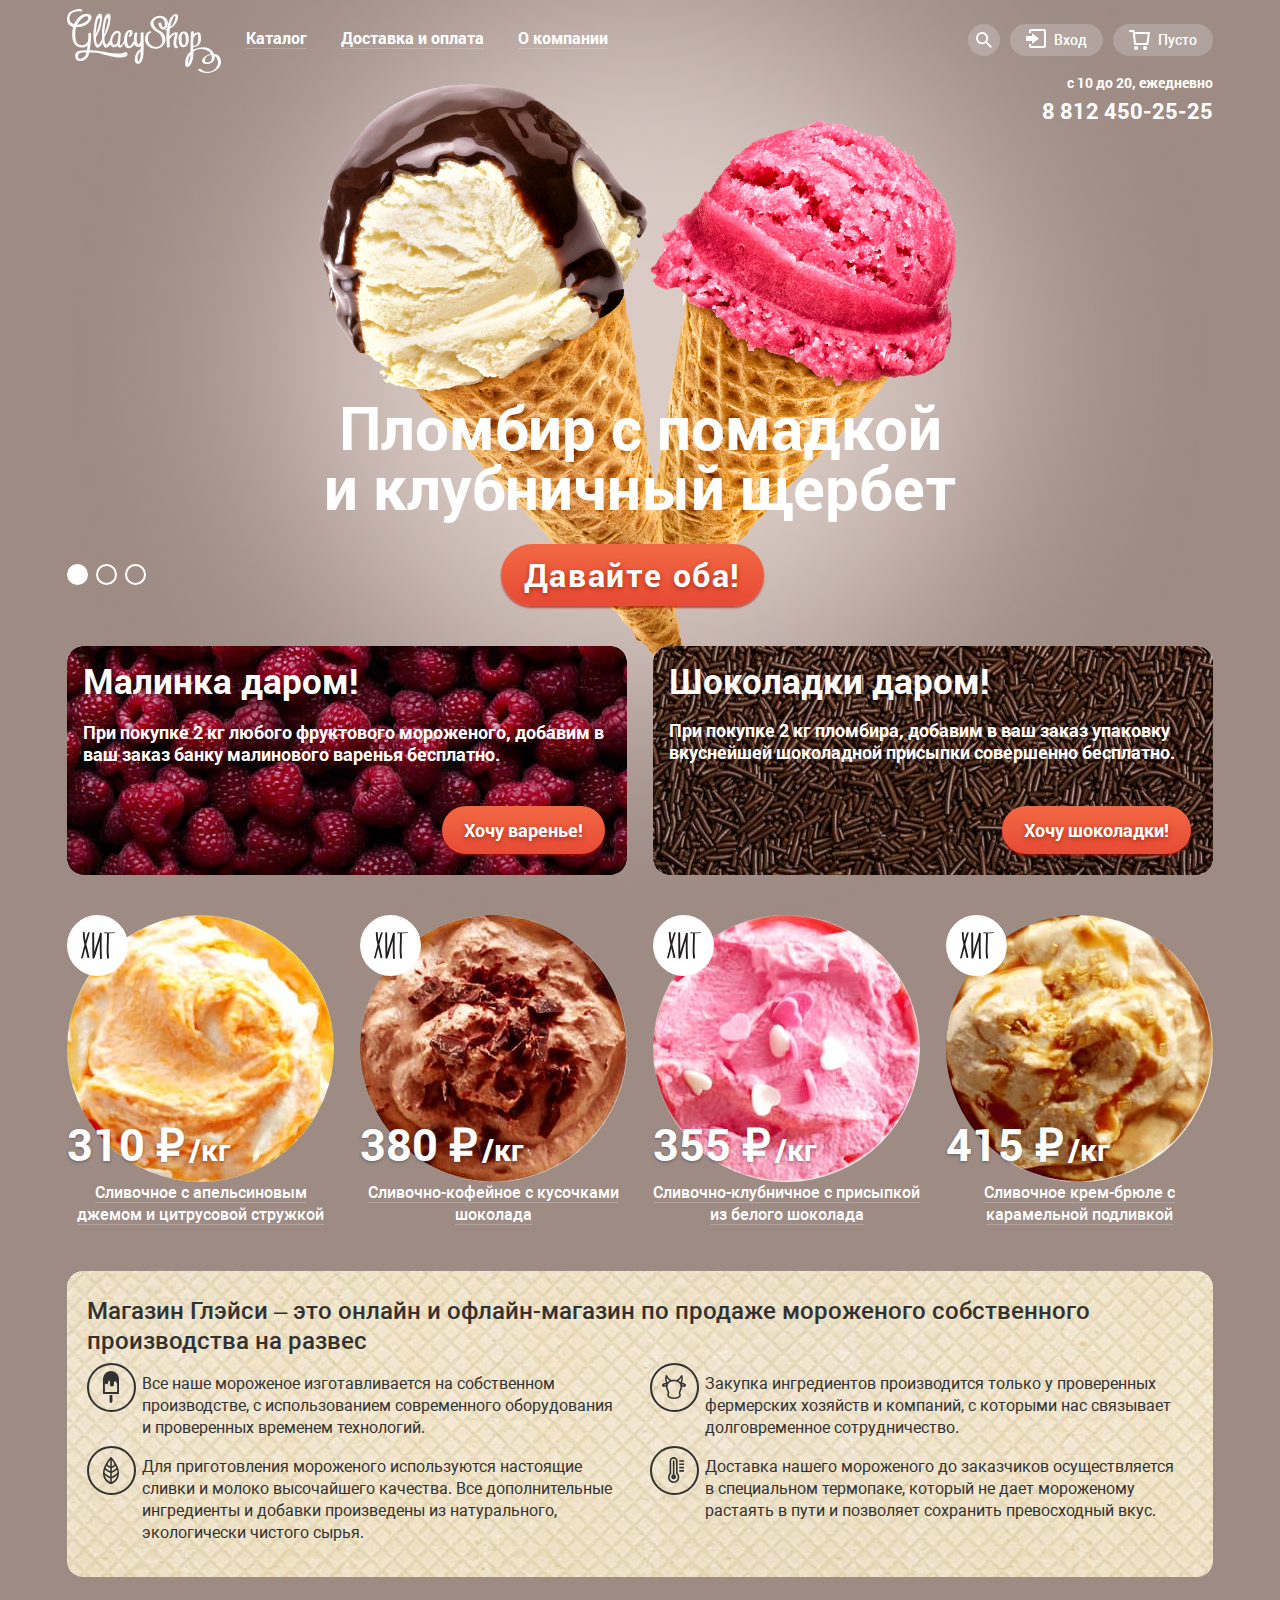
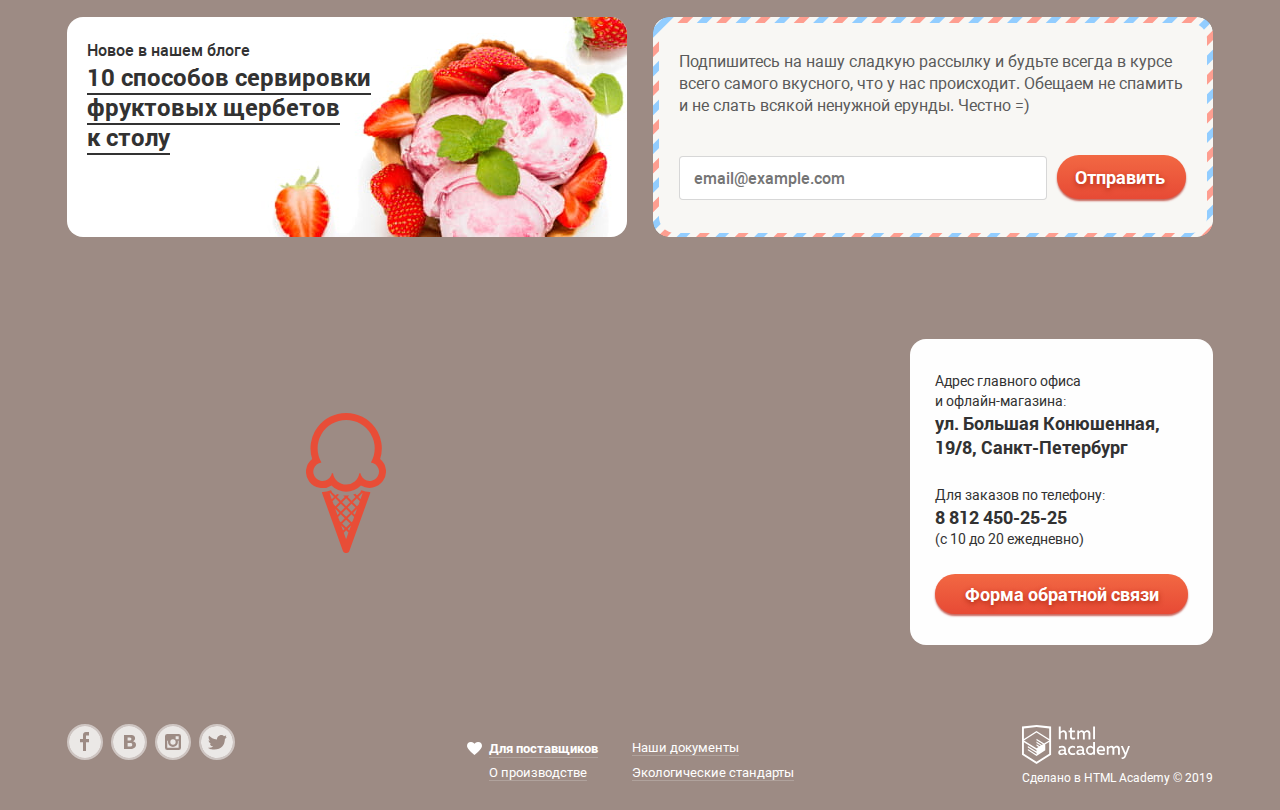
==== index.html @ 335d2b23 "Доступная разметка главной страницы" ====
<!DOCTYPE html>
<html class="page" lang="ru">

<head>
  <meta charset="utf-8">
  <title>HTML Academy: Глейси</title>
  <link rel="stylesheet" href="css/normalize.css">
  <link rel="stylesheet" href="css/style.css">

  <link rel="icon" href="favicon.ico">
  <link rel="icon" href="favicon.svg" sizes="any" type="image/svg+xml">
  <link rel="apple-touch-icon" href="favicon/180.png">
  <link rel="manifest" href="manifest.webmanifest">
</head>
<!-- добавить visually-hidden для заголовков с классом section-title -->

<body class="page-body main-page">

  <div class="wrapper wrapper-1">
    <header class="main-header container">
      <nav class="main-navigation">
        <a class="main-header-logo" href="#">
          <img src="img/src/svg/header-logo.svg" alt="логотип магазина GllaycyShop" width="154" height="64">
        </a>

        <ul class="site-navigation">
          <li class="catalog-nav-link">
            <a href="catalog.html" class="site-nav-link">
              <span class="nav-link-name">Каталог</span>
            </a>
            <div class="catalog-modal-wrapper">
              <div class="modal catalog-modal">
                <h2 class="visually-hidden">Разделы каталога</h2>

                <ul class="catalog-list">
                  <li class="new-item">
                    <a class="catalog-link" href="#">Новинки</a>
                  </li>
                  <li class="catalog-item choosen-page">
                    <a class="catalog-link" href="catalog.html">Сливочное</a>
                  </li>
                  <li class="catalog-item">
                    <a class="catalog-link" href="#">Щербеты</a>
                  </li>
                  <li class="catalog-item">
                    <a class="catalog-link" href="#">Фруктовый лед</a>
                  </li>
                  <li class="catalog-item">
                    <a class="catalog-link" href="#">Мелорин</a>
                  </li>
                </ul>
              </div>
            </div>
          </li>
          <li>
            <a href="#" class="site-nav-link">
              <span class="nav-link-name">Доставка и оплата</span>
            </a>
          </li>
          <li>
            <a href="#" class="site-nav-link">
              <span class="nav-link-name">О компании</span>
            </a>
          </li>
        </ul>


        <div class="user-navigation">
          <h2 class="visually-hidden">Пользовательская навигация</h2>

          <div class="search-nav-btn">
            <button class="search-button user-nav-button">

              <svg role="img" class="search-icon nav-icon" width="16" height="16" xmlns="http://www.w3.org/2000/svg">
                <path
                  d="M16 14.665l-4.921-4.932a6.144 6.144 0 00-.994-8.273 6.113 6.113 0 00-8.307.352 6.141 6.141 0 00-.293 8.328 6.11 6.11 0 008.262.937L14.659 16 16 14.665zm-9.918-4.288a4.245 4.245 0 01-3.928-2.63 4.269 4.269 0 01.922-4.643 4.248 4.248 0 014.632-.923 4.253 4.253 0 012.624 3.936 4.274 4.274 0 01-1.247 3.01 4.256 4.256 0 01-3.003 1.25z" />
              </svg>
              <span class="visually-hidden">Поиск</span>
            </button>

            <div class="search-modal-wrapper">
              <div class="modal search">
                <h2 class="visually-hidden">Поиск по товарам</h2>
                <input type="text" placeholder="Крем-брюле" id="search" name="search" class="input">
                <label for="search" class="visually-hidden">Поиск</label>
              </div>
            </div>

          </div>

          <div class="login-nav-btn">
            <button class="login-button user-nav-button">
              <svg role="img" class="login-icon nav-icon" width="20" height="19" xmlns="http://www.w3.org/2000/svg">
                <path d="M6.04 14.88l6.92-5.38-6.92-5.37v2.91H0v4.92h6.04v2.92z" />
                <path d="M18 0H5a2 2 0 00-2 2v2h2V2h13v15H5v-2H3v2a2 2 0 002 2h13a2 2 0 002-2V2a2 2 0 00-2-2z" />
              </svg>
              <span class="user-nav-name">Вход</span>
            </button>
            <div class="login-modal-wrapper">
              <div class="modal login">
                <h2 class="visually-hidden">Логин</h2>
                <form action="https://echo.htmlacademy.ru" method="post" class="login-form">
                  <input type="email" placeholder="email@example.com" id="login-email" name="login" class="input">
                  <label for="login-email" class="visually-hidden">Логин</label>

                  <input type="password" placeholder="••••••" id="login-password" name="password" class="input">
                  <label for="login-password" class="visually-hidden">Пароль</label>

                  <div class="buttons-wrapper">
                    <button type="submit" class="btn">Войти</button>
                    <div class="links-wrapper">
                      <button class="btn-link dark-link">
                        <span class="link-text">Забыли пароль?</span>
                      </button>
                      <button class="btn-link dark-link">
                        <span class="link-text">Новая регистрация</span>
                      </button>
                    </div>
                  </div>

                </form>
              </div>
            </div>
          </div>

          <div class="cart-nav-btn">

            <!-- вложи корзину  -->
          </div>
          <button class="cart-button user-nav-button">
            <svg role="img" class="basket-icon nav-icon" width="21" height="20" fill="#fff" xmlns="http://www.w3.org/2000/svg">
              <path
                d="M5.703 2l-.241-2H0v2h3.668l1.511 13h14.108L21 2H5.703zm11.8 11H6.973L5.965 4h12.727l-1.189 9zM7.034 20a2.008 2.008 0 002.015-2c0-1.105-.902-2-2.015-2a2.008 2.008 0 00-2.016 2c0 1.105.903 2 2.016 2zM16.103 20a2.008 2.008 0 002.015-2c0-1.105-.902-2-2.015-2a2.008 2.008 0 00-2.016 2c0 1.105.903 2 2.016 2z" />
              <path fill="none" d="M5.935 4.03L6.973 13h10.53l1.19-8.97H5.934z" />
            </svg>
            <svg role="img" class="full-basket-icon nav-icon _hidden" width="21" height="20" fill="#fff"
              xmlns="http://www.w3.org/2000/svg">
              <path fill="#343434"
                d="M5.703 2l-.241-2H0v2h3.668l1.511 13h14.108L21 2H5.703zm11.8 11H6.973L5.965 4h12.727l-1.189 9zM7.034 20a2.008 2.008 0 002.015-2c0-1.105-.902-2-2.015-2a2.008 2.008 0 00-2.016 2c0 1.105.903 2 2.016 2zM16.103 20a2.008 2.008 0 002.015-2c0-1.105-.902-2-2.015-2a2.008 2.008 0 00-2.016 2c0 1.105.903 2 2.016 2z" />
              <path fill="#E84D37" d="M5.935 4.03L6.973 13h10.53l1.19-8.97H5.934z" />
            </svg>
            <span class="user-nav-name">Пусто</span>
          </button>
        </div>
      </nav>
      <div class="calls-info">
        <h2 class="visually-hidden">Время приема звонков</h2>
        <span class="calls-time">с 10 до 20, ежедневно</span>
        <a class="calls-number" href="tel:88124502525">8 812 450-25-25</a>
      </div>
    </header>

    <main class="main-content">
      <h1 class="visually-hidden">Магазин мороженого Глейси</h1>
      <section class="promo-slider container">
        <h2 class="visually-hidden">Промо товары</h2>
        <ul class="slider-list">
          <li class="slider-item slide slide-current">
            <h3 class="slide-title">
              Пломбир с помадкой<br>и клубничный щербет</h3>
            <a class="btn slide-btn" href="#"><span>Давайте оба!</span></a>
          </li>
          <li class="slider-item slide">
            <h3 class="slide-title">
              Шоколадный пломбир <br>и лимонный сорбет</h3>
            <a class="btn slide-btn" href="#">
              Давайте оба!
            </a>
          </li>
          <li class="slider-item slide">
            <h3 class="slide-title">
              Крем-брюле и пломбир <br>с малиновым джемом </h3>
            <a class="btn slide-btn" href="#">
              Давайте оба!
            </a>
          </li>
        </ul>
        <div class="slider-controls">
          <button class="control control-current" aria-label="Первый слайд"></button>
          <button class="control" aria-label="Второй слайд"></button>
          <button class="control" aria-label="Третий слайд"></button>
        </div>

      </section>

      <section class="stock banners container">
        <h2 class="visually-hidden">Акции</h2>

        <div class="banner stock-item stock-item-left">
          <span class="banner-title">Малинка даром!</span>
          <p class="banner-text">При покупке 2 кг любого фруктового мороженого, добавим в ваш заказ банку малинового
            варенья
            бесплатно.</p>
          <button class="btn">Хочу варенье!</button>
        </div>

        <div class="banner stock-item stock-item-right">
          <span class="banner-title">Шоколадки даром!</span>
          <p class="banner-text">При покупке 2 кг пломбира, добавим в ваш заказ упаковку вкуснейшей шоколадной присыпки
            совершенно
            бесплатно.
          </p>
          <button class="btn">Хочу шоколадки!</button>
        </div>
      </section>

      <section class="hits container">
        <div class="hits-wrapper">
          <h2 class="visually-hidden">Хиты продаж</h2>
          <ul class="hit-list">

            <li class="product-preview">
              <div class="product-overlay"></div>
              <div class="product-overlay"></div>
              <a href="#" class="product-image">
                <img class="hit-icon" src="img/src/svg/hit-icon.svg" alt="" width="61" height="61">
                <div class="product-thumb-wrapper">
                  <img class="product-thumb" src="img/products/icecream-orange-jam.jpg" width="267" height="267"
                    alt="Сливочное с апельсиновым джемом и цитрусовой стружкой">
                </div>
                <div class="product-info">
                  <span class="product-price">310 ₽</span>
                  <span class="product-weight">/кг</span>
                </div>
                <span class="product-description light-link">Сливочное с апельсиновым джемом и цитрусовой
                  стружкой</span>
              </a>
              <button class="fast-view-btn btn">Быстрый просмотр</button>
            </li>

            <li class="product-preview">
              <div class="product-overlay"></div>
              <a href="#" class="product-image">
                <img class="hit-icon" src="img/src/svg/hit-icon.svg" alt="" width="61" height="61">
                <div class="product-thumb-wrapper">
                  <img class="product-thumb" src="img/products/icecream-chocolate-slices.jpg" width="267" height="267"
                    alt="Сливочно-кофейное с кусочками шоколада">
                </div>
                <div class="product-info">
                  <span class="product-price">380 ₽</span>
                  <span class="product-weight">/кг</span>
                </div>
                <span class="product-description light-link">Сливочно-кофейное с кусочками шоколада</span>
              </a>
              <button class="fast-view-btn btn">Быстрый просмотр</button>
            </li>

            <li class="product-preview">
              <div class="product-overlay"></div>
              <a href="#" class="product-image">
                <img class="hit-icon" src="img/src/svg/hit-icon.svg" alt="" width="61" height="61">
                <div class="product-thumb-wrapper">
                  <img class="product-thumb" src="img/products/icecream-strawberry.jpg" width="267" height="267"
                    alt="Сливочно-клубничное с присыпкой из белого шоколада">
                </div>
                <div class="product-info">
                  <span class="product-price">355 ₽</span>
                  <span class="product-weight">/кг</span>
                </div>
                <span class="product-description light-link">Сливочно-клубничное с присыпкой из белого шоколада</span>
              </a>
              <button class="fast-view-btn btn">Быстрый просмотр</button>
            </li>

            <li class="product-preview">
              <div class="product-overlay"></div>
              <a href="#" class="product-image">
                <img class="hit-icon" src="img/src/svg/hit-icon.svg" alt="" width="61" height="61">
                <div class="product-thumb-wrapper">
                  <img class="product-thumb" src="img/products/icecream-caramels.jpg" width="267" height="267"
                    alt="Сливочное крем-брюле с карамельной подливкой">
                </div>
                <div class="product-info">
                  <span class="product-price">415 ₽</span>
                  <span class="product-weight">/кг</span>
                </div>
                <span class="product-description light-link">Сливочное крем-брюле с карамельной подливкой </span>
              </a>
              <button class="fast-view-btn btn">Быстрый просмотр</button>
            </li>
          </ul>
        </div>
      </section>

      <section class="advantages-wrapper container">
        <div class="advantages">
          <h2 class="visually-hidden">Преимущества</h2>
          <p class="advantages-title">Магазин Глэйси – это онлайн и офлайн-магазин по продаже мороженого собственного
            производства на развес</p>

          <div class="advantages-item">
            <img class="advantages-icon" src="img/src/svg/profit-icon-ice.svg" width="49" height="49" alt="">
            <p class="advantages-text">Все наше мороженое изготавливается на собственном производстве, с
              использованием
              современного
              оборудования и
              проверенных временем технологий.</p>
          </div>
          <div class="advantages-item">
            <img class="advantages-icon" src="img/src/svg/profit-icon-cow.svg" width="49" height="49" alt="">
            <p class="advantages-text">Закупка ингредиентов производится только у проверенных фермерских хозяйств и
              компаний, с которыми нас
              связывает
              долговременное сотрудничество.</p>
          </div>
          <div class="advantages-item">
            <img class="advantages-icon" src="img/src/svg/profit-icon-leaf.svg" width="49" height="49" alt="">
            <p class="advantages-text">Для приготовления мороженого используются настоящие сливки и молоко высочайшего
              качества. Все
              дополнительные
              ингредиенты и добавки произведены из натурального, экологически чистого сырья.</p>
          </div>
          <div class="advantages-item">
            <img class="advantages-icon" src="img/src/svg/profit-icon-thermometer.svg" width="49" height="49" alt="">

            <p class="advantages-text">Доставка нашего мороженого до заказчиков осуществляется в специальном
              термопаке,
              который не дает
              мороженому
              растаять в пути и позволяет сохранить превосходный вкус.</p>
          </div>
        </div>
      </section>

      <div class="banners-wrapper container">
        <article class="advertising banner">
          <h2 class="visually-hidden">Реклама блога</h2>
          <span class="advertising-title">Новое в нашем блоге</span><br>
          <a class="advertaising-link" href="#">10 способов сервировки<br> фруктовых щербетов<br> к столу</a>
        </article>

        <div class="mailing banner">
          <form class="mailing-form" action="https://echo.htmlacademy.ru" method="post">
            <h2 class="visually-hidden">Подписка на рассылку</h2>
            <p class="mailing-text">Подпишитесь на нашу сладкую рассылку и будьте всегда в курсе всего самого вкусного,
              что у нас происходит.
              Обещаем не спамить и не слать всякой ненужной ерунды. Честно =)</p>

            <input type="email" placeholder="email@example.com" name="email" id="subscription" class="input">
            <label for="subscription" class="visually-hidden">Email</label>

            <button type="submit" class="btn">Отправить</button>
          </form>
        </div>
      </div>


      <section class="map">
        <div class="feedback-modal-wrapper">

          <div class="feedback modal">

            <button class="_close-feedback-form">
              <svg role="img" aria-label="Закрыть" class="cross-icon-feedback" width="18" height="17" fill="none" xmlns="http://www.w3.org/2000/svg">
                <path
                  d="M18 1.417L16.488 0 8.995 7.077 1.5 0 0 1.417l7.494 7.078L0 15.572 1.5 17l7.495-7.077L16.488 17 18 15.572l-7.494-7.077L18 1.418z"
                  fill="inherit" />
              </svg>
            </button>

            <h2 class="visually-hidden">Форма обратной связи</h2>
            <span class="feedback-text">Мы обязательно вам ответим!</span>
            <form>
              <input type="text" placeholder="Имя Фамилия" name="user-name" id="user-name" class="input">
              <label for="user-name" class="visually-hidden">Имя Фамилия пользователя</label>

              <input type="email" placeholder="email@example.com" id="feedback-email" name="email" class="input">
              <label for="feedback-email" class="visually-hidden">Email пользователя</label>

              <input type="text" class="user-text" name="user-text" placeholder="В свободной форме">

              <button type="submit" class="btn">Отправить</button>
            </form>
          </div>
        </div>
        <iframe class="iframe-map"
          src="https://www.google.com/maps/embed?pb=!1m18!1m12!1m3!1d1998.6036253056775!2d30.320853351734574!3d59.93871916896512!2m3!1f0!2f0!3f0!3m2!1i1024!2i768!4f13.1!3m3!1m2!1s0x4696310fca145cc1%3A0x42b32648d8238007!2z0JHQvtC70YzRiNCw0Y8g0JrQvtC90Y7RiNC10L3QvdCw0Y8g0YPQuy4sIDE5LzgsINCh0LDQvdC60YIt0J_QtdGC0LXRgNCx0YPRgNCzLCAxOTExODY!5e0!3m2!1sru!2sru!4v1613758934753!5m2!1sru!2sru"
          width="1200" height="430" style="border:0;" allowfullscreen=""
          title="Большая Конюшенная ул., 19/8, Санкт-Петербург" loading="lazy">
        </iframe>
        <div class="container address-wrapper">
          <img class="map-pin" src="img/src/svg/map-pin.svg" alt="" width="80" height="140">
          <div class="address">
            <h2 class="visually-hidden">Наш адрес</h2>
            <p class="address-text">Адрес главного офиса<br>и офлайн-магазина:<br>
              <span class="address-data">ул. Большая Конюшенная, 19/8, Санкт-Петербург</span><br>
            </p>
            <p class="address-text">Для заказов по телефону:<br>
              <a class="calls-number" href="tel:88124502525">8 812 450-25-25</a><br>
              (с 10 до 20 ежедневно)
            </p>
            <button class="btn _open-feedback-form">Форма обратной связи</button>
          </div>
        </div>
      </section>
    </main>

    <footer class="main-footer container">
      <section class="socials">
        <h2 class="visually-hidden">Социальные сети</h2>
        <ul class="social-list">
          <li class="social-item">
            <a class="social-link" href="#" aria-label="Facebook">

              <svg role="img" width="36" height="36" fill="none" xmlns="http://www.w3.org/2000/svg">
                <path class="icon-border" d="M18 35c9.389 0 17-7.611 17-17S27.389 1 18 1 1 8.611 1 18s7.611 17 17 17z"
                  stroke="inherit" stroke-opacity="inherit" stroke-width="2" />
                <path class="icon-fill"
                  d="M18 2a16 16 0 100 32 16 16 0 000-32zm4.06 9.45H19v3.45h3v3.44h-3V27h-3v-8.66h-3V14.9h3v-3.45A3.25 3.25 0 0119 8h3v3.45h.06z"
                  fill="inherit" fill-opacity="inherit" />
              </svg>
            </a>
          </li>
          <li class="social-item">
            <a class="social-link" href="#" aria-label="VK">

              <svg role="img" width="36" height="36" fill="none" xmlns="http://www.w3.org/2000/svg">
                <path class="icon-border" d="M18 35c9.389 0 17-7.611 17-17S27.389 1 18 1 1 8.611 1 18s7.611 17 17 17z"
                  stroke="inherit" stroke-opacity="inherit" stroke-width="2" />
                <path class="icon-fill"
                  d="M18.64 16.49c.325 0 .648-.06.95-.18a1.2 1.2 0 00.64-.56 2 2 0 00.15-.8 1.55 1.55 0 00-.18-.7 1.05 1.05 0 00-.61-.51 3 3 0 00-1-.17h-2v3h.57c.59-.05 1.08-.06 1.48-.08zM20.12 19.08A4.851 4.851 0 0019 19h-2.39v3.5h2.45a3.23 3.23 0 001.21-.25c.321-.11.593-.33.77-.62a1.9 1.9 0 00.22-.9 1.76 1.76 0 00-.26-1 1.6 1.6 0 00-.88-.65z"
                  fill="inherit" fill-opacity="inherit" />
                <path class="icon-fill"
                  d="M18 2a16 16 0 100 32 16 16 0 000-32zm6.6 20.53a3.7 3.7 0 01-1.12 1.33 5.17 5.17 0 01-1.83.88 9.76 9.76 0 01-2.51.27H13V11h5.45c.828-.013 1.656.024 2.48.11.543.084 1.07.253 1.56.5a2.75 2.75 0 011.19 1.09c.265.473.4 1.008.39 1.55a3.08 3.08 0 01-.54 1.8 3.46 3.46 0 01-1.53 1.2v.07a4 4 0 012.18 1.13 3.2 3.2 0 01.8 2.26 3.841 3.841 0 01-.38 1.82z"
                  fill="inherit" fill-opacity="inherit" />
              </svg>
            </a>
          </li>
          <li class="social-item">
            <a class="social-link" href="#" aria-label="Instagram">

              <svg role="img" width="36" height="36" fill="none" xmlns="http://www.w3.org/2000/svg">
                <path class="icon-border" d="M18 35c9.389 0 17-7.611 17-17S27.389 1 18 1 1 8.611 1 18s7.611 17 17 17z"
                  stroke="inherit" stroke-opacity="inherit" stroke-width="2" />
                <path class="icon-fill"
                  d="M22.92 18A4.96 4.96 0 1113 18c.001-.384.048-.767.14-1.14h-.9v6.84h11.4v-6.84h-.9c.1.373.161.755.18 1.14z"
                  fill="inherit" fill-opacity="inherit" />
                <path class="icon-fill"
                  d="M18 20.66A2.66 2.66 0 1015.32 18 2.67 2.67 0 0018 20.66zM23.68 12.3h-3.04v3.04h3.04V12.3z"
                  fill="inherit" fill-opacity="inherit" />
                <path class="icon-fill"
                  d="M18 2a16 16 0 100 32 16 16 0 000-32zm8 21.7a2.28 2.28 0 01-2.32 2.3h-11.4A2.29 2.29 0 0110 23.7V12.3a2.29 2.29 0 012.28-2.3h11.39A2.29 2.29 0 0126 12.3v11.4z"
                  fill="inherit" fill-opacity="inherit" />
              </svg>
            </a>
          </li>
          <li class="social-item">
            <a class="social-link" href="#" aria-label="Twitter">

              <svg role="img"width="36" height="36" viewBox="0 0 36 36" fill="none" xmlns="http://www.w3.org/2000/svg">
                <path class="icon-border"
                  d="M18 35C27.3888 35 35 27.3888 35 18C35 8.61116 27.3888 1 18 1C8.61116 1 1 8.61116 1 18C1 27.3888 8.61116 35 18 35Z"
                  stroke="inherit" stroke-opacity="inherit" stroke-width="2" />
                <path class="icon-fill"
                  d="M18 2C14.8355 2 11.7421 2.93838 9.11088 4.69649C6.4797 6.45459 4.42894 8.95345 3.21793 11.8771C2.00693 14.8007 1.69008 18.0177 2.30744 21.1214C2.92481 24.2251 4.44866 27.0761 6.6863 29.3137C8.92394 31.5513 11.7749 33.0752 14.8786 33.6926C17.9823 34.3099 21.1993 33.9931 24.1229 32.7821C27.0466 31.5711 29.5454 29.5203 31.3035 26.8891C33.0616 24.2579 34 21.1645 34 18C34 13.7565 32.3143 9.68687 29.3137 6.68629C26.3131 3.68571 22.2435 2 18 2ZM25.94 14.81C25.69 21.33 22.48 25.64 14.94 25.51H14.46C14.01 25.51 9.91001 25.07 9.11001 23.69C10.8989 23.9555 12.7228 23.5494 14.23 22.55C13.18 22.26 11.31 22.09 10.98 19.7C11.3928 19.8642 11.8441 19.9058 12.28 19.82C11 19 9.53001 18.3 9.61001 16.17C10.028 16.4893 10.5445 16.652 11.07 16.63C10.3 16.4 8.92001 13.39 10.07 11.85C12.07 13.64 14.14 15.33 17.87 15.49C18.1 13.28 19.11 11.79 21.04 11.17C21.7375 10.9333 22.4908 10.9157 23.1986 11.1195C23.9065 11.3232 24.5351 11.7387 25 12.31C25.74 12.08 26.45 11.84 27.19 11.62C27.1758 11.9571 27.0846 12.2865 26.9234 12.5829C26.7622 12.8793 26.5353 13.1349 26.26 13.33C26.5167 13.3601 26.7768 13.3336 27.0221 13.2524C27.2674 13.1712 27.492 13.0372 27.68 12.86C27.5628 13.2985 27.3443 13.7034 27.0421 14.0421C26.7399 14.3808 26.3624 14.6438 25.94 14.81Z"
                  fill="inherit" fill-opacity="inherit" />
              </svg>
            </a>
          </li>

        </ul>
      </section>

      <section class="info">
        <h2 class="visually-hidden">Информация</h2>
        <ul class="info-list">

          <li class="info-item for-providers-link">
            <svg role="img" class="heart-icon" width="15" height="13" fill="none" xmlns="http://www.w3.org/2000/svg">
              <path
                d="M10.8 0a4.1 4.1 0 00-3.3 1.66A4.1 4.1 0 004.2 0 4.12 4.12 0 000 4c0 3.18 7.5 9 7.5 9S15 7.22 15 4a4.12 4.12 0 00-4.2-4z" />
            </svg>
            <a class="info-link light-link" href="#">Для поставщиков</a>
          </li>
          <li class="info-item">
            <a class="info-link light-link" href="#">О производстве</a>
          </li>
        </ul>
        <ul class="info-list">
          <li class="info-item">
            <a class="info-link light-link" href="#">Наши документы</a>
          </li>
          <li class="info-item">
            <a class="info-link light-link" href="#">Экологические стандарты</a>
          </li>
        </ul>
      </section>

      <section class="copyright">
        <h2 class="visually-hidden">О разработчике</h2>
        <a href="https://htmlacademy.ru"><img src="img/src/svg/academy-logo.svg" width="108" height="39"
            alt="логотип HTML Academy"></a>
        <P class="copyright-text">Сделано в <a href="https://htmlacademy.ru/intensive/htmlcss" class="light-link">HTML
            Academy</a> &copy;
          2019</p>
      </section>

    </footer>
  </div>

  <script src="js/script.js"></script>
</body>

</html>
---- css/style.css ----
@font-face {
  font-family: "Roboto";
  font-style: normal;
  font-weight: 400;
  src: local("Roboto"), url("./../fonts/roboto.woff2") format("woff2"),
    url("./../fonts/roboto.woff") format("woff");
}

@font-face {
  font-family: "Roboto";
  font-style: normal;
  font-weight: 700;
  src: local("Roboto Bold"), url("./../fonts/robotobold.woff2") format("woff2"),
    url("./../fonts/robotobold.woff") format("woff");
}

@font-face {
  font-family: "Roboto";
  font-style: normal;
  font-weight: 500;
  src: local("Roboto Medium"),
    url("./../fonts/robotomedium.woff2") format("woff2"),
    url("./../fonts/robotomedium.woff") format("woff");
}

:root {
  --default-light-text: #ffff;
  --default-dark-text: #323232;
  --default-input-border: rgba(178, 178, 178, 0.52);
  --dark-text: #5a5a5a;
  --default-box-shadow: rgba(0, 0, 0, 0.4);
  --modal-light-bg: #f8f7f4;
  --address-light-bg: #fefefe;
  --placeholder-color: #999999;
  --full-basket-color: #e84d37;
  --catalog-bg: rgba(50, 50, 50, 0.2);
  --translucent-light: rgba(255, 255, 255, 0.2);
  --slider-bg-first: #9d8b84;
  --slider-bg-second: #8996a6;
  --slider-bg-third: #849d8f;
  --underline-modal-link: rgba(148, 141, 141, 0.3);
  --modal-border: #d3d3d2;
  --open-page-link: #d07058;
  --catalog-item-hover: #fbded7;
  --catalog-item-active: #f6b5a5;
  --btn-gradient-left: #f26843;
  --btn-gradient-right: #e74a35;
  --btn-gradient-left-hover: #f27c43;
  --btn-gradient-dark-active: rgba(0, 0, 0, 0.07);
  --btn-text-shadow: rgba(160, 32, 11, 0.76);
  --btn-box-shadow: rgba(172, 16, 0, 0.64);
  --btn-box-shadow-hover: #ac1000;
  --btn-box-shadow-active: #942718;
  --link-text-light: #ffbc9e;
  --link-text-dark: #e84d37;
  --site-nav-link-active: #696969;
  --site-nav-link-active-bg: #ededed;
  --product-text-shadow: rgba(49, 50, 53, 0.5);
  --input-border-active: rgba(46, 136, 228, 0.52);
  --product-price: #ababab;
  --filter-bar-light: rgba(248, 247, 244, 0.5);
  --filter-checkbox: rgba(255, 255, 255, 0.8);
  --controls-bg: rgba(255, 255, 255, 0.4);
  --divider-color: #cacac7;
  --cross-color: #231f20;
  --overlay: rgba(0, 0, 0, 0.3);
}

.visually-hidden {
  position: absolute;
  width: 1px;
  height: 1px;
  margin: -1px;
  border: 0;
  padding: 0;
  white-space: nowrap;
  clip-path: inset(100%);
  clip: rect(0, 0, 0, 0);
  overflow: hidden;
}

.page {
  height: 100%;
}

.inner-page {
  background-color: var(--slider-bg-third);
}

.page-body {
  margin: 0 auto;
  font-family: "Roboto", "Arial", sans-serif;
  font-weight: 500;
  font-size: 16px;
  line-height: 18px;
  color: var(--default-light-text);
  min-height: 100%;
  display: grid;
  grid-template-rows: min-content 1fr min-content;
}

.container {
  margin: 0 auto;
  width: 1200px;
  padding: 0 27px;
}

/* buttons  */

.btn {
  color: var(--default-light-text);
  background-image: linear-gradient(
    180deg,
    var(--btn-gradient-left) 0%,
    var(--btn-gradient-right) 100%
  );
  box-shadow: 0px 2px 2px var(--btn-box-shadow);
  text-shadow: 0px 2px 5px var(--btn-text-shadow);
  border-radius: 70px;
  padding: 8px 16px;
  font-size: 18px;
  line-height: 24px;
  font-weight: 700;
  border: none;
  outline-style: none;
  cursor: pointer;
}

.btn:hover {
  background: linear-gradient(
      0deg,
      var(--translucent-light),
      var(--translucent-light)
    ),
    linear-gradient(
      180deg,
      var(--btn-gradient-left-hover) 0%,
      var(--btn-gradient-right) 100%
    );
  box-shadow: 0px 2px 2px var(--btn-box-shadow-hover);
  border-radius: 70px;
}

.btn:active {
  background: linear-gradient(
      0deg,
      var(--btn-gradient-dark-active),
      var(--btn-gradient-dark-active)
    ),
    linear-gradient(
      180deg,
      var(--btn-gradient-left) 0%,
      var(--btn-gradient-right) 100%
    );
  box-shadow: inset 0px 2px 2px var(--btn-box-shadow-active);
}

.search-button,
.login-button,
.cart-button,
.control {
  outline-style: none;
  border: none;
  cursor: pointer;
}

/* Слайдер фонов  */

.promo-slider {
  padding-top: 324px;
  text-align: center;
  position: relative;
  margin-bottom: 40px;
}

.slide {
  display: none;
}

.slide-current {
  display: block;
}

.slider-controls {
  width: 79px;
  display: flex;
  justify-content: space-between;
  position: absolute;
  bottom: 21px;
  z-index: 20;
}

.slide-title {
  font-weight: 700;
  font-size: 60px;
  line-height: 60px;
  margin: 0;
  margin-bottom: 27px;
}

.slide-btn {
  display: inline-block;
  padding: 9px 23px;
  font-weight: 700;
  margin-left: -15px;
  font-size: 32px;
  line-height: 44px;
  letter-spacing: 0.05em;
}

.control {
  padding: 0;
  width: 21px;
  height: 21px;
  border-radius: 50%;
  border: 2px solid var(--default-light-text);
  background-color: transparent;
  cursor: pointer;
}

.control:hover {
  background-color: var(--controls-bg);
}

.control:active {
  background-color: var(--default-light-text);
}

.control-current:hover {
  background-color: var(--default-light-text);
}

.control-current {
  background-color: var(--default-light-text);
}

.wrapper {
  background-repeat: no-repeat;
  background-position: top center;
}

.wrapper-1 {
  background-color: var(--slider-bg-first);
  background-image: url(./../img/hits/slider-item-1.png);
}

.wrapper-2 {
  background-color: var(--slider-bg-second);
  background-image: url(./../img/hits/slider-item-2.png);
}

.wrapper-3 {
  background-color: var(--slider-bg-third);
  background-image: url(./../img/hits/slider-item-3.png);
}

* {
  box-sizing: border-box;
}

._hidden {
  display: none;
}

img {
  max-width: 100%;
}

/* убрать эту а - заменить на список селекторов
 */
a {
  text-decoration: none;
  color: var(--default-light-text);
}

.site-navigation,
.hit-list,
.social-list,
.info-list,
.breadcrumbs,
.catalog-items,
.catalog-list,
.pagination,
.slider-list {
  list-style: none;
  padding: 0;
  margin: 0;
}

.main-header {
  display: flex;
  flex-direction: column;
  margin-top: 9px;
  position: relative;
}

/* site navigation  */

.main-header-logo {
  display: block;
  width: 154px;
  height: 64px;
  margin-right: 11px;
}

.main-navigation {
  display: grid;
  grid-template-columns: min-content 1fr 1fr;
}

.site-navigation {
  display: flex;
  flex-wrap: wrap;
  margin-top: 14px;
}

.site-nav-link {
  display: block;
  transition: color 0.3s;
  padding: 6px 14px 6px 14px;
  border-radius: 26px;
  margin-right: 6px;
  transition: background-color 0.3s;
}

.nav-link-name {
  font-weight: 700;
  border-bottom: 1px solid var(--translucent-light);
}

.site-nav-link:hover {
  background-color: var(--default-light-text);
}

.site-nav-link:hover {
  color: var(--default-dark-text);
  text-decoration: none;
  border: none;
}

.site-nav-link:active {
  background: var(--site-nav-link-active-bg);
  box-shadow: inset 0px 2px 1px var(--site-nav-link-active);
  border-radius: 26px;
  color: var(--default-dark-text);
}

.choosen-page {
  background: var(--open-page-link);
}

.choosen-page:hover {
  background: var(--open-page-link);
  color: var(--default-light-text);
}

.choosen-page .nav-link-name {
  border: none;
}

/* user navigation  */

.user-navigation {
  justify-self: end;
  display: flex;
  flex-wrap: wrap;
  margin-top: 15px;
}

.user-nav-button {
  background: var(--translucent-light);
  border-radius: 20px;
  height: 32px;
  display: flex;
  align-items: center;
  justify-content: center;
  margin-left: 10px;
  padding: 8px 16px;
  color: var(--default-light-text);
}

.user-nav-button .user-nav-name {
  font-weight: 500;
  font-size: 14px;
  line-height: 16px;
}

.poducts-quantity.user-nav-name {
  color: var(--default-dark-text);
}
.user-nav-button:hover {
  background-color: var(--default-light-text);
  fill: var(--default-dark-text);
  color: var(--default-dark-text);
}

.user-nav-button:hover .nav-icon {
  fill: var(--default-dark-text);
}

.search-button {
  width: 32px;
  padding: 0;
  border-radius: 50%;
}

.nav-icon {
  fill: var(--default-light-text);
}

.basket-icon,
.full-basket-icon,
.login-icon {
  margin-right: 8px;
}

.login-icon {
  margin-top: -4px;
}
/* Calls information  */

.calls-info {
  display: flex;
  flex-wrap: wrap;
  align-items: flex-end;
  flex-direction: column;
  font-weight: 700;
  margin-top: 2px;
}

.calls-info {
  position: absolute;
  bottom: -50px;
  right: 27px;
}

.calls-time {
  font-size: 14px;
  line-height: 16px;
  margin-bottom: 8px;
}

.calls-number {
  font-size: 22px;
  line-height: 24px;
}

/* stock */

.stock {
  height: 229px;
  margin-bottom: 40px;
  display: grid;
  grid-template-columns: 1fr 1fr;
  column-gap: 26px;
}

.stock .banner {
  font-size: 18px;
  line-height: 22px;
}

.banner {
  border-radius: 16px;
  /* padding: 14px 22px 21px 16px; */
  width: 560px;
  background-repeat: no-repeat;
  background-size: cover;
}

.stock-item {
  display: flex;
  flex-direction: column;
  font-weight: 700;
  padding: 14px 22px 21px 16px;
}

.stock-item .btn {
  font-size: 18px;
  line-height: 24px;
  margin-top: auto;
  margin-left: auto;
  height: 48px;
  padding: 0 22px;
}

.banner-title {
  font-size: 35px;
  line-height: 41px;
}

.banner-text {
  font-size: 18px;
  line-height: 22px;
  margin: 0;
  margin-top: 20px;
}
.stock-item-right .banner-text {
  margin-top: 18px;
}

.stock-item-left {
  grid-column: 1 / 2;
  background-image: url("./../img/src/backgrounds/raspberries-background.jpg");
  background-color: var(--site-nav-link-active);
}

.stock-item-right {
  grid-column: 2 / 3;
  background-image: url("./../img/src/backgrounds/chocolat-background.jpg");
  background-color: var(--site-nav-link-active);
}

/* hits  */

.hits {
  margin-bottom: 45px;
}

.fast-view-btn {
  margin-top: 11px;
  display: none;
}

.product-preview {
  justify-self: center;
  text-align: center;
  position: relative;
}

.product-overlay {
  background-color: var(--translucent-light);
  position: absolute;
  top: -6px;
  left: -13px;
  right: -13px;
  bottom: -74px;
  opacity: 0;
}

.fast-view-btn {
  display: none;
  position: absolute;
  bottom: -55px;
  left: 50%;
  transform: translateX(-50%);
  padding: 12px 16px;
}

.product-preview:hover {
  z-index: 20;
}

.product-preview:hover .product-overlay {
  opacity: 1;
}

.product-preview:hover .fast-view-btn {
  display: block;
}

.hit-list,
.catalog-items {
  display: grid;
  grid-template-columns: 1fr 1fr 1fr 1fr;
  column-gap: 26px;
  row-gap: 37px;
}

.product-thumb {
  border-radius: 50%;
  margin-bottom: 7px;
}

.product-thumb-wrapper {
  background-color: var(--site-nav-link-active);
  width: 267px;
  height: 267px;
  border-radius: 50%;
}

.product-description {
  margin-top: 8px;
  font-weight: 500;
  line-height: 22px;
  margin: 0;
  border-bottom: 1px solid var(--translucent-light);
}

.product-info {
  position: absolute;
  top: 206px;
  left: 0px;
  font-weight: 700;
  text-shadow: 0px 1px 3px var(--product-text-shadow);
}

.product-price {
  font-size: 45px;
  line-height: 45px;
}

.product-weight {
  font-size: 30px;
  line-height: 35px;
}

.product-image {
  position: relative;
  display: block;
}

.hit-icon {
  position: absolute;
  top: 0;
  left: 0;
}

/* advantages  */

.advantages-wrapper {
  margin-bottom: 40px;
}

.advantages {
  width: 1146px;
  height: 306px;
  display: grid;
  grid-template-columns: 1fr 1fr;
  grid-template-rows: min-content min-content min-content;
  padding-left: 20px;
  border-radius: 16px;
  color: var(--default-dark-text);
  background-repeat: no-repeat;
  background-size: cover;
  background-image: url("./../img/src/backgrounds/profit-background.jpg");
  background-color: var(--site-nav-link-active);
}

.advantages-text {
  margin: 0;
  margin-right: 38px;
  padding-top: 10px;
  font-weight: 400;
  font-size: 16px;
  line-height: 22px;
}

.advantages-item:nth-child(3) .advantages-text,
.advantages-item:nth-child(5) .advantages-text {
  margin-right: 26px;
}

.advantages-title {
  font-weight: 500;
  font-size: 24px;
  line-height: 30px;
  margin: 0;
  grid-column: 1 / 3;
  margin-top: 25px;
}

.advantages-item {
  display: flex;
  margin-top: 7px;
}

.advantages-icon {
  margin-right: 6px;
}

/* advertising реклама блога*/

.banners-wrapper {
  display: grid;
  grid-template-columns: 1fr 1fr;
  grid-column-gap: 26px;
  margin-bottom: 40px;
}

.advertising {
  background-image: url("./../img/src/backgrounds/blog-news-background.jpg");
  background-color: var(--site-nav-link-active);
  color: var(--default-dark-text);
  height: 220px;
  grid-column: 1 / 2;
}

.advertising {
  padding-top: 23px;
  padding-left: 20px;
}

.advertaising-link {
  color: var(--default-dark-text);
  border-bottom: 2px solid var(--default-dark-text);
  font-size: 24px;
  line-height: 30px;
  font-weight: 700;
  padding-top: 8px;
}

.advertising-title {
  font-weight: 500;
  font-size: 16px;
  line-height: 22px;
}

/* mailing  */

.mailing {
  grid-column: 2 / 3;
  padding: 6px;
  height: 220px;
  background-image: url("./../img/src/backgrounds/mailing-background.png");
  background-color: var(--site-nav-link-active);
}

.mailing-text {
  color: var(--dark-text);
  font-size: 16px;
  line-height: 22px;
  font-weight: 400;
  padding: 0;
  margin: 0;
}

.mailing-form {
  padding: 28px 14px 16px 20px;
  background-color: var(--modal-light-bg);
  border-radius: 16px;
  width: 548px;
  height: 210px;
}

.mailing-form .btn {
  margin: 0;
  padding: 10px 21px 10px 18px;
}

/* map */

.map {
  width: 1200px;
  height: 430px;
  margin: 0 auto;
  position: relative;
  display: flex;
}

.iframe-map {
  margin: 0 auto;
}

.address-wrapper {
  position: absolute;
  top: 0;
  right: 0;
  display: flex;
  justify-content: center;
}

.address {
  position: absolute;
  top: 62px;
  right: 27px;
  background-color: var(--address-light-bg);
  font-weight: 400;
  font-size: 14px;
  line-height: 20px;
  color: var(--default-dark-text);
  width: 303px;
  height: 306px;
  padding: 32px 25px 31px 25px;
  border-radius: 16px;
  display: flex;
  flex-direction: column;
  justify-content: space-between;
}

.map-pin {
  position: absolute;
  top: 136px;
  left: 266px;
}

.address-text {
  margin: 0;
  padding: 0;
}

.address-data,
.address .calls-number {
  font-weight: 700;
  font-size: 18px;
  line-height: 24px;
  color: var(--default-dark-text);
}

/* FOOTER  */

.main-footer {
  display: flex;
  justify-content: space-between;
  height: 103px;
}

.inner-page .main-footer {
  border-top: 1px solid var(--translucent-light);
}

/* socials  */

.social-list {
  column-gap: 8px;
  display: flex;
  flex-wrap: wrap;
  margin-top: 16px;
}

.main-page .social-list {
  margin-top: 17px;
}

.social-link {
  cursor: pointer;
}

.social-item {
  transition: background-color 0.5s;
  width: 36px;
  height: 36px;
}

.icon-fill {
  fill: var(--default-light-text);
  fill-opacity: 0.8;
}

.icon-border {
  stroke: var(--default-light-text);
  stroke-opacity: 0.5;
}

.social-item:hover .icon-fill {
  fill-opacity: 1;
}

.social-item:active .icon-fill {
  fill-opacity: 1;
}

.social-item:active .icon-border {
  stroke-opacity: 0.7;
}

/* info  */

.info {
  margin-top: 25px;
  display: flex;
  font-size: 13px;
  line-height: 18px;
  font-weight: 400;
  margin-left: 40px;
}

.main-page .info {
  margin-top: 25px;
}

.info-link {
  border-bottom: 1px solid var(--translucent-light);
}

.info-item {
  margin-top: 7px;
}

.info-list {
  margin-right: 14px;
}

.info-list:nth-of-type(2) {
  margin-left: 20px;
}

.for-providers-link {
  font-size: 13px;
  line-height: 18px;
  font-weight: 700;
  position: relative;
}

.heart-icon {
  position: absolute;
  content: "";
  top: 3px;
  left: -22px;
  height: 13px;
  width: 15px;
  fill: var(--default-light-text);
}

.for-providers-link:hover .heart-icon {
  fill: var(--link-text-light);
}

/* copyright  */

.copyright {
  font-weight: 400;
  font-size: 12px;
  line-height: 18px;
  margin-top: 18px;
}

.main-page .copyright {
  margin-top: 18px;
}

.copyright-text {
  margin: 0;
}

/* CATALOG !  */

.inner-content .section-title {
  font-weight: 700;
  font-size: 35px;
  line-height: 41px;
  margin: 0;
  margin-top: 9px;
}

/* breadcrumbs */

.breadcrumbs {
  font-weight: 400;
  font-size: 14px;
  line-height: 16px;
  display: flex;
  margin-top: 27px;
}

.breadcrumbs-item {
  border-bottom: 1px solid var(--translucent-light);
  margin-right: 23px;
  position: relative;
}

.pointer-icon {
  position: absolute;
  top: 40%;
  left: 60px;
  width: 6px;
  height: 6px;
  fill: var(--default-light-text);
}

.breadcrumbs-item:hover .pointer-icon {
  fill: var(--link-text-light);
}

.filters-result {
  padding-bottom: 10px;
}

.page-title {
  margin: 0;
  margin-bottom: 27px;
  font-weight: 700;
  font-size: 35px;
  line-height: 41px;
}

/* filters  */

.filters {
  display: flex;
  flex-wrap: wrap;
  align-items: center;
  margin-bottom: 40px;
}

.filter {
  background-color: var(--translucent-light);
  border-style: none;
  outline-style: none;
  border-radius: 20px;
  font-weight: 500;
  font-size: 14px;
  line-height: 16px;
  color: var(--default-light-text);
  height: 36px;
  margin-right: 15px;
}

.filter-wrapper {
  border-style: none;
  outline-style: none;
  font-weight: 500;
  font-size: 16px;
  line-height: 18px;
}

.filter-wrapper .legend {
  font-weight: 500;
  font-size: 14px;
  line-height: 16px;
  margin-bottom: 6px;
}

.option {
  color: var(--dark-text);
}

.sorting-list {
  padding: 0 14px;
  -webkit-appearance: none;
  -moz-appearance: none;
  appearance: none;
  width: 196px;
  height: 36px;
  cursor: pointer;
  font-weight: 500;
  font-size: 16px;
  line-height: 18px;
}

.sorting-list:hover {
  color: var(--default-dark-text);
}

.caret-wrapper {
  position: relative;
}

.caret {
  position: absolute;
  left: 170px;
  top: 13px;
  fill: var(--default-light-text);
}

.caret-wrapper:hover .caret {
  fill: var(--default-dark-text);
}

.filters-sumbit {
  background: var(--translucent-light);
  border: 2px solid var(--default-light-text);
  border-radius: 20px;
  color: var(--default-light-text);
  padding: 0 29px;
  height: 34px;
  font-weight: 500;
  font-size: 16px;
  line-height: 18px;
  cursor: pointer;
  margin-top: 38px;
}

.filters-sumbit:hover {
  color: var(--default-dark-text);
  background-color: var(--default-light-text);
}

.filters-sumbit:active {
  border: none;
  color: var(--default-dark-text);
  background-color: var(--default-light-text);
  box-shadow: inset 0px 2px 1px var(--site-nav-link-active);
}

.label-for-radio {
  position: relative;
  white-space: nowrap;
  color: var(--filter-checkbox);
  cursor: pointer;
}

.label-for-radio::before {
  content: "";
  position: absolute;
  top: -4px;
  left: -35px;
  width: 15px;
  height: 15px;
  border: 4px solid var(--filter-checkbox);
  border-radius: 50%;
}

.radio-wrapper {
  transition: color 0.3s, border-color 0.3s;
  display: flex;
}

.radio-wrapper:hover > .label-for-radio::before {
  border-color: var(--default-light-text);
}

.radio-wrapper:hover > .label-for-radio::after {
  border-color: var(--default-light-text);
}

.label-for-radio:hover {
  color: var(--default-light-text);
}

.radio:checked + .label-for-radio::after {
  content: "";
  position: absolute;
  top: 4px;
  left: -27px;
  width: 7px;
  height: 7px;
  background-color: var(--filter-checkbox);
  border-radius: 50%;
}

.radio:checked + .label-for-radio::after {
  content: "";
  top: 4px;
  left: -27px;
  width: 7px;
  height: 7px;
  background-color: var(--filter-checkbox);
  position: absolute;
}

fieldset {
  padding: 0;
  margin: 0;
}

.fat-types-wrapper {
  display: flex;
  padding-top: 11px;
  padding-left: 48px;
  justify-content: space-between;
  height: 36px;
  padding-right: 23px;
  width: 425px;
}

.blocked {
  color: var(--default-box-shadow);
}

.checkbox-wrapper {
  display: flex;
  position: relative;
}

.checkbox-icon {
  fill: var(--filter-checkbox);
  cursor: pointer;
  margin-right: 10px;
}

.checkbox-wrapper:hover .checkbox-icon {
  fill: var(--default-light-text);
}

.label-for-checkbox {
  color: var(--filter-checkbox);
  cursor: pointer;
}

.checkbox-wrapper:hover .label-for-checkbox {
  color: var(--default-light-text);
}

.checkbox {
  opacity: 0;
  position: absolute;
  top: 0;
  left: 0;
  width: 23px;
  height: 20px;
}
.checkbox ~ .checkbox-off {
  display: block;
}
.checkbox ~ .checkbox-on {
  display: none;
}
.checkbox:checked ~ .checkbox-on {
  display: block;
}
.checkbox:checked ~ .checkbox-off {
  display: none;
}

.flavor-types-wrapper {
  display: flex;
  flex-wrap: wrap;
  justify-content: space-between;
  padding-top: 10px;
  padding-left: 16px;
  padding-right: 18px;
  min-width: 711px;
  font-weight: 500;
  font-size: 16px;
  line-height: 18px;
  margin-top: 3px;
}

.flavor-filter-wrapper {
  margin-top: 13px;
}

/* Price-filter */

.range-controls {
  width: 218px;
  position: relative;
  padding: 17px 21px;
}

.scale {
  height: 2px;
  background-color: var(--filter-bar-light);
}

.bar {
  width: 70%;
  height: 2px;
  background-color: var(--modal-light-bg);
}

.toggle {
  top: 7px;
  position: absolute;
  /* width: 20px;
  height: 20px; */
  border: 8px solid var(--default-light-text);
  background-color: var(--product-price);
  border-radius: 50%;
  padding: 2px;
}

.toggle:hover {
  top: 6px;
  border-width: 10px;
}
.min-price,
.max-price {
  margin: 0;
  padding: 0;
}

.legend {
  margin-left: 16px;
}

/* modals windows  */

.modal {
  background-color: var(--modal-light-bg);
}

/* catalog menu  */

.catalog-modal-wrapper {
  position: absolute;
  display: none;
  top: 35px;
  left: 0px;
  z-index: 20;
}

.catalog-nav-link {
  position: relative;
}

.catalog-nav-link:hover .catalog-modal-wrapper {
  display: block;
}

.catalog-modal {
  overflow: hidden;
  width: 143px;
  border-radius: 4px;
  position: relative;
  box-shadow: 0px 20px 20px var(--default-box-shadow);
}

.catalog-modal::after {
  content: "";
  position: absolute;
  top: 40px;
  left: 6px;
  width: 128px;
  height: 1px;
  background-color: var(--catalog-bg);
}

.catalog-link {
  color: var(--default-dark-text);
  font-weight: 400;
  font-size: 14px;
  line-height: 16px;
}

.catalog-items {
  margin-bottom: 77px;
  row-gap: 37px;
  margin-top: 40px;
}

.catalog-item {
  padding-top: 6px;
  padding-left: 21px;
  padding-bottom: 6px;
  position: relative;
}

.catalog-item:hover {
  background-color: var(--catalog-item-hover);
  z-index: 20;
}

.catalog-item:active {
  background-color: var(--catalog-item-active);
}

.new-item .catalog-link {
  font-weight: 700;
  font-size: 14px;
  line-height: 18px;
}

.catalog-item:last-child {
  padding-bottom: 14px;
}

.new-item {
  padding-top: 13px;
  padding-left: 21px;
  padding-bottom: 10px;
}

.new-item:hover {
  background-color: var(--catalog-item-hover);
}

/* login  */

.login-nav-btn {
  position: relative;
}

.login-modal-wrapper {
  position: absolute;
  top: 40px;
  right: 0px;
  z-index: 20;
  display: none;
}

.login-nav-btn:hover .login-modal-wrapper {
  display: block;
}
.login {
  display: flex;
  flex-direction: column;
  width: 277px;
  height: 214px;
  border-radius: 4px;
  padding-top: 20px;
  padding-left: 19px;
  padding-right: 16px;
  background: var(--modal-light-bg);
  box-shadow: 0px 20px 20px var(--default-box-shadow);
}

.btn-link {
  outline-style: none;
  border: none;
  font-weight: 400;
  font-size: 13px;
  line-height: 15px;
  background-color: var(--modal-light-bg);
}

.btn-link .link-text {
  border-bottom: 1px solid var(--underline-modal-link);
}

.links-wrapper {
  display: flex;
  flex-direction: column;
  align-items: flex-start;
}

.buttons-wrapper {
  display: flex;
  align-items: center;
  justify-content: space-between;
}

.buttons-wrapper .btn {
  padding: 10px 26px 10px 25px;
}

/* inputs  */

.input {
  font-weight: 400;
  font-size: 14px;
  line-height: 16px;
  padding-top: 15px;
  padding-left: 15px;
  padding-bottom: 15px;
  border-radius: 4px;
  border: 1px solid var(--default-input-border);
  outline-style: none;
  box-sizing: border-box;
}

/* добавить инпут с введенными данными  */
.input:hover {
  border-width: 2px;
  padding-top: 13px;
  padding-left: 13px;
  padding-bottom: 13px;
}

.input:active {
  border: 2px solid var(--input-border-active);
}

.login-form .input {
  width: 241px;
  height: 44px;
  margin-bottom: 20px;
}

.filter .input {
  font-weight: 500;
  font-size: 16px;
  line-height: 18px;
}

.mailing-form .input {
  font-weight: 500;
  font-size: 16px;
  line-height: 24px;
  width: 368px;
  height: 44px;
  padding-left: 14px;
  padding-bottom: 14px;
  margin-right: 6px;
  margin-top: 39px;
}

.search,
.input {
  width: 311px;
  height: 44px;
}

/* .search  */

.search-nav-btn {
  position: relative;
}

.search-modal-wrapper {
  position: absolute;
  top: 40px;
  right: 0px;
  display: none;
  z-index: 20;
}

.search-nav-btn:hover .search-modal-wrapper {
  display: block;
}

.search {
  display: flex;
  align-items: center;
  justify-content: center;
  padding: 15px 20px;
  border-radius: 4px;
  width: 341px;
  height: 84px;
  box-shadow: 0px 20px 20px var(--default-box-shadow);
}


/* feedback  */

._close-feedback-form {
  outline: none;
  border: none;
  background: none;
  cursor: pointer;
}

.feedback-modal-wrapper {
  position: fixed;
  margin: 0 auto;
  display: none;
  z-index: 20;
  left: 0;
  top: 0;
  width: 100%;
  height: 100%;
  background-color: var(--overlay);
  place-items: center;
}

.feedback {
  display: flex;
  flex-direction: column;
  height: 441px;
  width: 477px;
  border-radius: 4px;
  padding: 20px 25px 27px 24px;
  position: relative;
}

.cross-icon-feedback {
  position: absolute;
  top: 15px;
  right: 16px;
  fill: var(--cross-color);
}

.feedback .input {
  margin-top: 20px;
  width: 267px;
  height: 44px;
}

.feedback-text {
  color: var(--default-dark-text);
  font-weight: 500;
  font-size: 24px;
  line-height: 28px;
}

.user-text {
  border-radius: 4px;
  border: 1px solid var(--default-input-border);
  outline-style: none;
  margin-top: 20px;
  padding: 16px 14px 16px 14px;
  height: 154px;
  width: 428px;
  display: flex;
}

.user-text::placeholder {
  transform: translateY(-50px);
}

.feedback .btn {
  display: block;
  margin-top: 25px;
  margin-left: auto;
}

/* cart  */

.cart-nav-btn {
  position: relative;
}

.cart-modal-wrapper {
  position: absolute;
  top: 25px;
  right: 0px;
  z-index: 20;
  display: none;
}

.cart-nav-btn:hover .cart-modal-wrapper {
  display: block;
}

.cart {
  color: var(--default-dark-text);
  font-weight: 400;
  font-size: 13px;
  line-height: 16px;
}

.full-basket-button {
  background-color: var(--default-light-text);
}

/* pagination */

.pagination-wrapper {
  display: flex;
  justify-content: flex-end;
}

.pagination {
  display: flex;
  flex-wrap: wrap;
  margin-bottom: 20px;
}

.pagination-item {
  width: 26px;
  height: 26px;
  border-radius: 50%;
  display: flex;
  align-items: center;
  justify-content: center;
  transition: background-color 0.3s;
  cursor: pointer;
  margin-bottom: 8px;
}

.pagination-item:hover {
  background-color: var(--translucent-light);
}

.pagination-item:active {
  background-color: var(--default-light-text);
  color: var(--default-dark-text);
}

.pagination-button {
  border: none;
  background: none;
  outline-style: none;
}

.pag-btn-fill {
  fill: var(--default-light-text);
}

/* cart  */

.cart {
  font-weight: 400;
  font-size: 13px;
  line-height: 16px;
  color: var(--default-dark-text);
  width: 539px;
  height: 242px;
  padding-top: 20px;
  box-shadow: 0px 20px 20px var(--default-box-shadow);
  border-radius: 4px;
  /* потом убрать */
  margin-top: 10px;
}

.cart-price {
  font-weight: 700;
  font-size: 15px;
  line-height: 16px;
  padding-top: 18px;
  margin-bottom: 15px;
}

.cart .product-price {
  color: var(--product-price);
  font-weight: 400;
  font-size: 13px;
  line-height: 16px;
}

.cart-product-image {
  border-radius: 50%;
  margin-right: 13px;
}

.cart-product-title {
  font-weight: 400;
  font-size: 13px;
  line-height: 16px;
  padding-top: 7px;
  max-width: 216px;
}

.cart-item {
  margin-right: 31px;
  margin-left: 26px;
  white-space: nowrap;
}

.product-info-cart {
  display: flex;
  padding-left: 21px;
  padding-bottom: 20px;
  padding-right: 34px;
}

.product-sum {
  white-space: nowrap;
}

.divider {
  width: 100%;
  height: 1px;
  background-color: var(--divider-color);
}

.price-info-cart {
  padding-left: 15px;
  padding-right: 14px;
  display: flex;
  flex-direction: column;
  align-items: flex-end;
}

.cross-icon {
  margin-right: 9px;
}

/* ОФормление ссылок  */

.dark-link {
  color: var(--default-dark-text);
}

.dark-link:hover {
  color: var(--full-basket-color);
}

.dark-link:active {
  color: var(--full-basket-color);
}

.light-link {
  color: var(--default-light-text);
}

.light-link:hover {
  color: var(--link-text-light);
}

.light-link:active {
  color: var(--link-text-light);
}


*:focus {
  outline: 4px solid var(--full-basket-color);
}
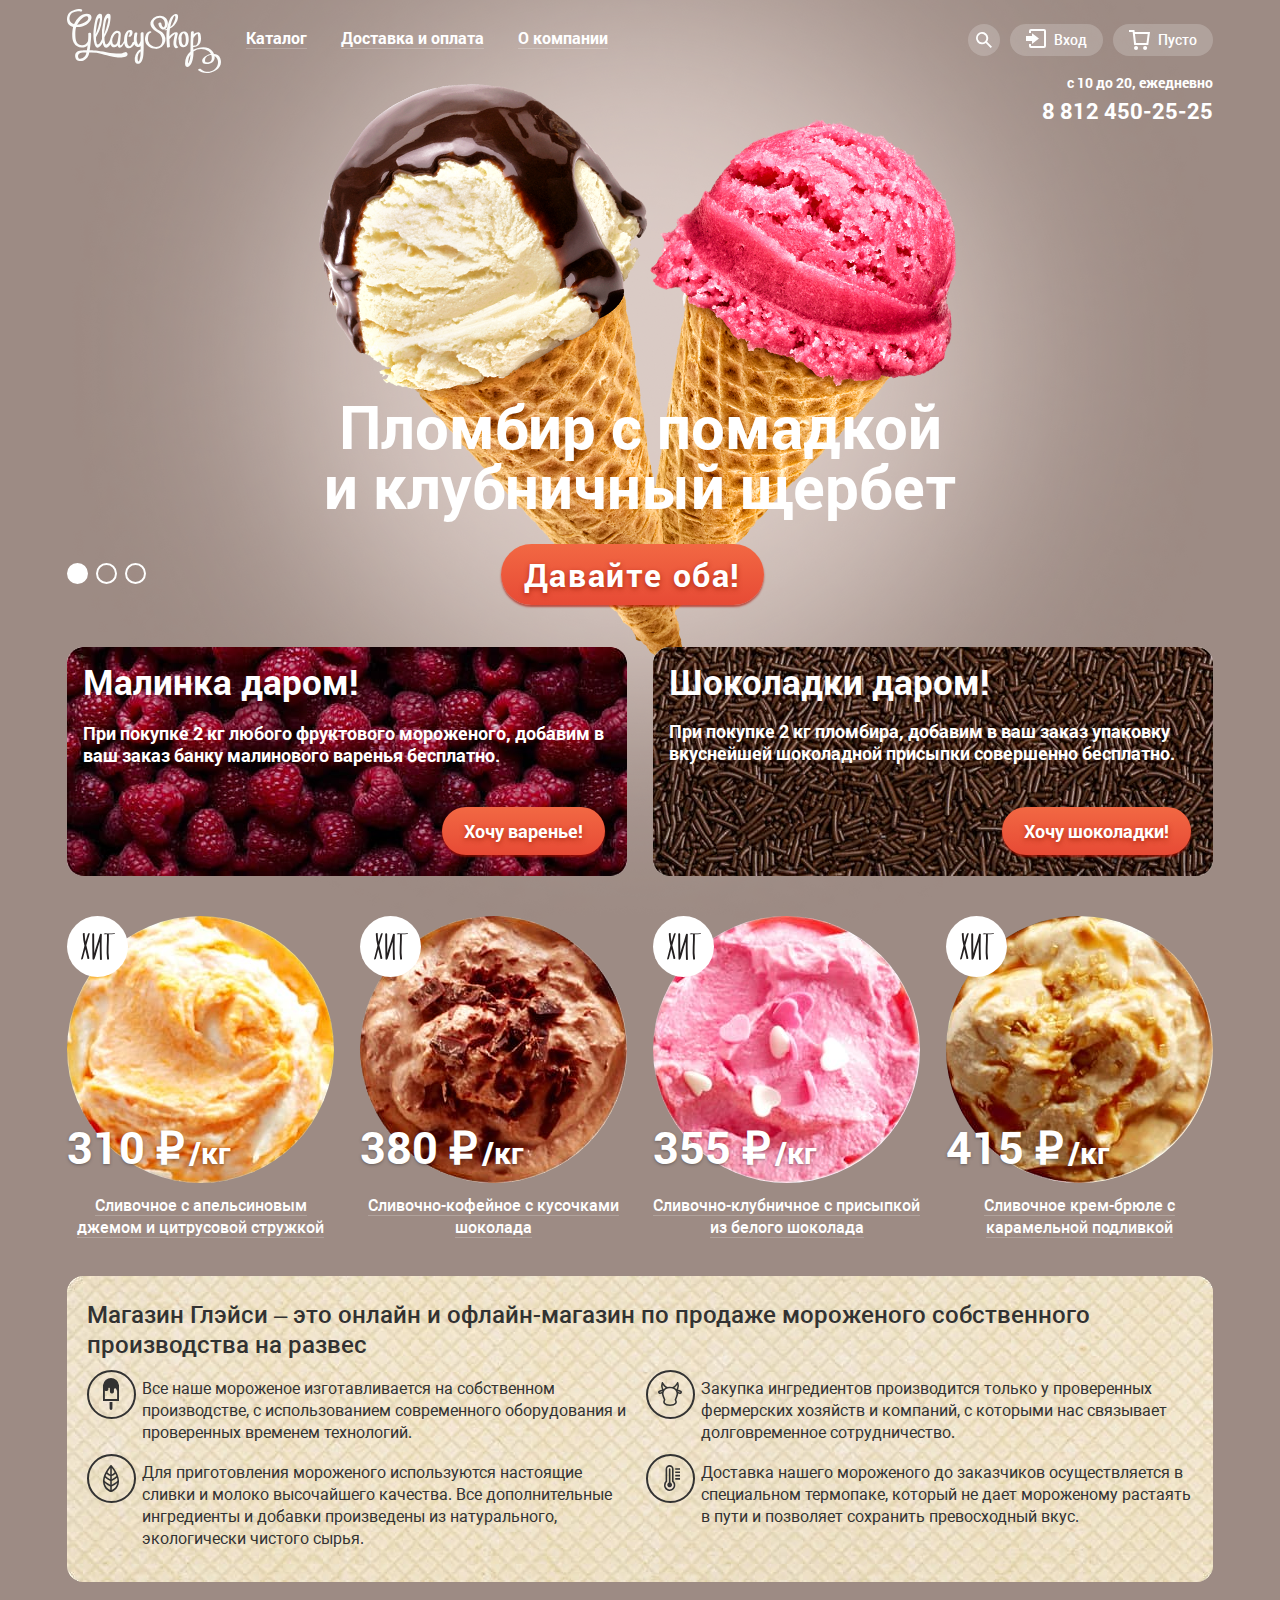
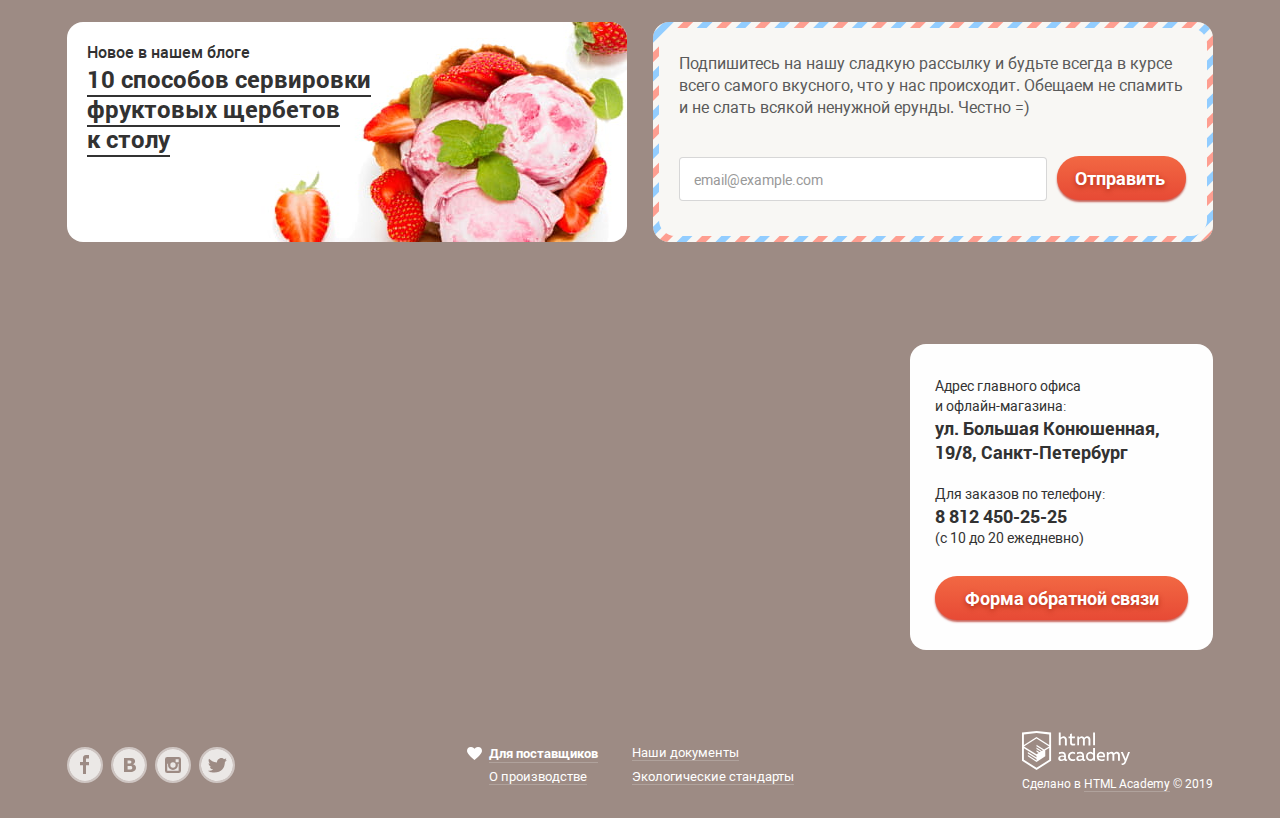
==== commit 4cdf16d9: "Оживляем интерактивные элементы" ====
--- a/index.html
+++ b/index.html
@@ -16,11 +16,11 @@
 
 <body class="page-body main-page">
 
-  <div class="wrapper wrapper-1">
+  <div class="wrapper bg bg-1">
     <header class="main-header container">
       <nav class="main-navigation">
         <a class="main-header-logo" href="#">
-          <img src="img/src/svg/header-logo.svg" alt="логотип магазина GllaycyShop" width="154" height="64">
+          <img src="img/src/svg/header-logo.svg" alt="логотип магазина GllacyShop" width="154" height="64">
         </a>
 
         <ul class="site-navigation">
@@ -28,15 +28,15 @@
             <a href="catalog.html" class="site-nav-link">
               <span class="nav-link-name">Каталог</span>
             </a>
+
             <div class="catalog-modal-wrapper">
               <div class="modal catalog-modal">
                 <h2 class="visually-hidden">Разделы каталога</h2>
-
                 <ul class="catalog-list">
                   <li class="new-item">
                     <a class="catalog-link" href="#">Новинки</a>
                   </li>
-                  <li class="catalog-item choosen-page">
+                  <li class="catalog-item">
                     <a class="catalog-link" href="catalog.html">Сливочное</a>
                   </li>
                   <li class="catalog-item">
@@ -69,7 +69,7 @@
           <h2 class="visually-hidden">Пользовательская навигация</h2>
 
           <div class="search-nav-btn">
-            <button class="search-button user-nav-button">
+            <button class="search-button user-nav-button" type="button">
 
               <svg role="img" class="search-icon nav-icon" width="16" height="16" xmlns="http://www.w3.org/2000/svg">
                 <path
@@ -89,7 +89,7 @@
           </div>
 
           <div class="login-nav-btn">
-            <button class="login-button user-nav-button">
+            <button class="login-button user-nav-button" type="button">
               <svg role="img" class="login-icon nav-icon" width="20" height="19" xmlns="http://www.w3.org/2000/svg">
                 <path d="M6.04 14.88l6.92-5.38-6.92-5.37v2.91H0v4.92h6.04v2.92z" />
                 <path d="M18 0H5a2 2 0 00-2 2v2h2V2h13v15H5v-2H3v2a2 2 0 002 2h13a2 2 0 002-2V2a2 2 0 00-2-2z" />
@@ -100,22 +100,20 @@
               <div class="modal login">
                 <h2 class="visually-hidden">Логин</h2>
                 <form action="https://echo.htmlacademy.ru" method="post" class="login-form">
-                  <input type="email" placeholder="email@example.com" id="login-email" name="login" class="input">
+                  <input type="email" placeholder="email@example.com" id="login-email" name="login" class="input login-log-input">
                   <label for="login-email" class="visually-hidden">Логин</label>
 
-                  <input type="password" placeholder="••••••" id="login-password" name="password" class="input">
+                  <input type="password" placeholder="••••••" id="login-password" name="password" class="input login-pass-input">
                   <label for="login-password" class="visually-hidden">Пароль</label>
 
                   <div class="buttons-wrapper">
                     <button type="submit" class="btn">Войти</button>
+
                     <div class="links-wrapper">
-                      <button class="btn-link dark-link">
-                        <span class="link-text">Забыли пароль?</span>
-                      </button>
-                      <button class="btn-link dark-link">
-                        <span class="link-text">Новая регистрация</span>
-                      </button>
+                      <a class="login-link dark-link">Забыли пароль?</a>
+                      <a class="login-link dark-link">Новая регистрация</a>
                     </div>
+
                   </div>
 
                 </form>
@@ -124,50 +122,53 @@
           </div>
 
           <div class="cart-nav-btn">
-
-            <!-- вложи корзину  -->
-          </div>
-          <button class="cart-button user-nav-button">
-            <svg role="img" class="basket-icon nav-icon" width="21" height="20" fill="#fff" xmlns="http://www.w3.org/2000/svg">
-              <path
-                d="M5.703 2l-.241-2H0v2h3.668l1.511 13h14.108L21 2H5.703zm11.8 11H6.973L5.965 4h12.727l-1.189 9zM7.034 20a2.008 2.008 0 002.015-2c0-1.105-.902-2-2.015-2a2.008 2.008 0 00-2.016 2c0 1.105.903 2 2.016 2zM16.103 20a2.008 2.008 0 002.015-2c0-1.105-.902-2-2.015-2a2.008 2.008 0 00-2.016 2c0 1.105.903 2 2.016 2z" />
-              <path fill="none" d="M5.935 4.03L6.973 13h10.53l1.19-8.97H5.934z" />
-            </svg>
-            <svg role="img" class="full-basket-icon nav-icon _hidden" width="21" height="20" fill="#fff"
-              xmlns="http://www.w3.org/2000/svg">
-              <path fill="#343434"
-                d="M5.703 2l-.241-2H0v2h3.668l1.511 13h14.108L21 2H5.703zm11.8 11H6.973L5.965 4h12.727l-1.189 9zM7.034 20a2.008 2.008 0 002.015-2c0-1.105-.902-2-2.015-2a2.008 2.008 0 00-2.016 2c0 1.105.903 2 2.016 2zM16.103 20a2.008 2.008 0 002.015-2c0-1.105-.902-2-2.015-2a2.008 2.008 0 00-2.016 2c0 1.105.903 2 2.016 2z" />
-              <path fill="#E84D37" d="M5.935 4.03L6.973 13h10.53l1.19-8.97H5.934z" />
-            </svg>
-            <span class="user-nav-name">Пусто</span>
-          </button>
+            <button class="cart-button user-nav-button" type="button">
+              <svg role="img" class="basket-icon nav-icon" width="21" height="20" fill="#fff"
+                xmlns="http://www.w3.org/2000/svg">
+                <path
+                  d="M5.703 2l-.241-2H0v2h3.668l1.511 13h14.108L21 2H5.703zm11.8 11H6.973L5.965 4h12.727l-1.189 9zM7.034 20a2.008 2.008 0 002.015-2c0-1.105-.902-2-2.015-2a2.008 2.008 0 00-2.016 2c0 1.105.903 2 2.016 2zM16.103 20a2.008 2.008 0 002.015-2c0-1.105-.902-2-2.015-2a2.008 2.008 0 00-2.016 2c0 1.105.903 2 2.016 2z" />
+                <path fill="none" d="M5.935 4.03L6.973 13h10.53l1.19-8.97H5.934z" />
+              </svg>
+              <svg role="img" class="full-basket-icon nav-icon _hidden" width="21" height="20" fill="#fff"
+                xmlns="http://www.w3.org/2000/svg">
+                <path fill="#343434"
+                  d="M5.703 2l-.241-2H0v2h3.668l1.511 13h14.108L21 2H5.703zm11.8 11H6.973L5.965 4h12.727l-1.189 9zM7.034 20a2.008 2.008 0 002.015-2c0-1.105-.902-2-2.015-2a2.008 2.008 0 00-2.016 2c0 1.105.903 2 2.016 2zM16.103 20a2.008 2.008 0 002.015-2c0-1.105-.902-2-2.015-2a2.008 2.008 0 00-2.016 2c0 1.105.903 2 2.016 2z" />
+                <path fill="#E84D37" d="M5.935 4.03L6.973 13h10.53l1.19-8.97H5.934z" />
+              </svg>
+              <span class="user-nav-name">Пусто</span>
+            </button>
+          </div>
         </div>
       </nav>
+
       <div class="calls-info">
         <h2 class="visually-hidden">Время приема звонков</h2>
         <span class="calls-time">с 10 до 20, ежедневно</span>
-        <a class="calls-number" href="tel:88124502525">8 812 450-25-25</a>
+        <a class="calls-number light-link" href="tel:8124502525">8 812 450-25-25</a>
       </div>
+
     </header>
 
     <main class="main-content">
       <h1 class="visually-hidden">Магазин мороженого Глейси</h1>
       <section class="promo-slider container">
         <h2 class="visually-hidden">Промо товары</h2>
+
         <ul class="slider-list">
-          <li class="slider-item slide slide-current">
+
+          <li class="slider-item slide-current">
             <h3 class="slide-title">
               Пломбир с помадкой<br>и клубничный щербет</h3>
             <a class="btn slide-btn" href="#"><span>Давайте оба!</span></a>
           </li>
-          <li class="slider-item slide">
+          <li class="slider-item">
             <h3 class="slide-title">
               Шоколадный пломбир <br>и лимонный сорбет</h3>
             <a class="btn slide-btn" href="#">
               Давайте оба!
             </a>
           </li>
-          <li class="slider-item slide">
+          <li class="slider-item">
             <h3 class="slide-title">
               Крем-брюле и пломбир <br>с малиновым джемом </h3>
             <a class="btn slide-btn" href="#">
@@ -176,9 +177,9 @@
           </li>
         </ul>
         <div class="slider-controls">
-          <button class="control control-current" aria-label="Первый слайд"></button>
-          <button class="control" aria-label="Второй слайд"></button>
-          <button class="control" aria-label="Третий слайд"></button>
+          <button class="control control-current" aria-label="Первый слайд" type="button"></button>
+          <button class="control" aria-label="Второй слайд" type="button"></button>
+          <button class="control" aria-label="Третий слайд" type="button"></button>
         </div>
 
       </section>
@@ -191,7 +192,7 @@
           <p class="banner-text">При покупке 2 кг любого фруктового мороженого, добавим в ваш заказ банку малинового
             варенья
             бесплатно.</p>
-          <button class="btn">Хочу варенье!</button>
+          <button class="btn" type="button">Хочу варенье!</button>
         </div>
 
         <div class="banner stock-item stock-item-right">
@@ -200,7 +201,7 @@
             совершенно
             бесплатно.
           </p>
-          <button class="btn">Хочу шоколадки!</button>
+          <button class="btn" type="button">Хочу шоколадки!</button>
         </div>
       </section>
 
@@ -211,12 +212,10 @@
 
             <li class="product-preview">
               <div class="product-overlay"></div>
-              <div class="product-overlay"></div>
               <a href="#" class="product-image">
                 <img class="hit-icon" src="img/src/svg/hit-icon.svg" alt="" width="61" height="61">
                 <div class="product-thumb-wrapper">
-                  <img class="product-thumb" src="img/products/icecream-orange-jam.jpg" width="267" height="267"
-                    alt="Сливочное с апельсиновым джемом и цитрусовой стружкой">
+                  <img class="product-thumb" src="img/products/icecream-orange-jam.jpg" width="267" height="267" alt="">
                 </div>
                 <div class="product-info">
                   <span class="product-price">310 ₽</span>
@@ -225,7 +224,7 @@
                 <span class="product-description light-link">Сливочное с апельсиновым джемом и цитрусовой
                   стружкой</span>
               </a>
-              <button class="fast-view-btn btn">Быстрый просмотр</button>
+              <button class="fast-view-btn btn" type="button">Быстрый просмотр</button>
             </li>
 
             <li class="product-preview">
@@ -234,7 +233,7 @@
                 <img class="hit-icon" src="img/src/svg/hit-icon.svg" alt="" width="61" height="61">
                 <div class="product-thumb-wrapper">
                   <img class="product-thumb" src="img/products/icecream-chocolate-slices.jpg" width="267" height="267"
-                    alt="Сливочно-кофейное с кусочками шоколада">
+                    alt="">
                 </div>
                 <div class="product-info">
                   <span class="product-price">380 ₽</span>
@@ -242,7 +241,7 @@
                 </div>
                 <span class="product-description light-link">Сливочно-кофейное с кусочками шоколада</span>
               </a>
-              <button class="fast-view-btn btn">Быстрый просмотр</button>
+              <button class="fast-view-btn btn" type="button">Быстрый просмотр</button>
             </li>
 
             <li class="product-preview">
@@ -250,8 +249,7 @@
               <a href="#" class="product-image">
                 <img class="hit-icon" src="img/src/svg/hit-icon.svg" alt="" width="61" height="61">
                 <div class="product-thumb-wrapper">
-                  <img class="product-thumb" src="img/products/icecream-strawberry.jpg" width="267" height="267"
-                    alt="Сливочно-клубничное с присыпкой из белого шоколада">
+                  <img class="product-thumb" src="img/products/icecream-strawberry.jpg" width="267" height="267" alt="">
                 </div>
                 <div class="product-info">
                   <span class="product-price">355 ₽</span>
@@ -259,7 +257,7 @@
                 </div>
                 <span class="product-description light-link">Сливочно-клубничное с присыпкой из белого шоколада</span>
               </a>
-              <button class="fast-view-btn btn">Быстрый просмотр</button>
+              <button class="fast-view-btn btn" type="button">Быстрый просмотр</button>
             </li>
 
             <li class="product-preview">
@@ -267,8 +265,7 @@
               <a href="#" class="product-image">
                 <img class="hit-icon" src="img/src/svg/hit-icon.svg" alt="" width="61" height="61">
                 <div class="product-thumb-wrapper">
-                  <img class="product-thumb" src="img/products/icecream-caramels.jpg" width="267" height="267"
-                    alt="Сливочное крем-брюле с карамельной подливкой">
+                  <img class="product-thumb" src="img/products/icecream-caramels.jpg" width="267" height="267" alt="">
                 </div>
                 <div class="product-info">
                   <span class="product-price">415 ₽</span>
@@ -276,7 +273,7 @@
                 </div>
                 <span class="product-description light-link">Сливочное крем-брюле с карамельной подливкой </span>
               </a>
-              <button class="fast-view-btn btn">Быстрый просмотр</button>
+              <button class="fast-view-btn btn" type="button">Быстрый просмотр</button>
             </li>
           </ul>
         </div>
@@ -326,7 +323,7 @@
         <article class="advertising banner">
           <h2 class="visually-hidden">Реклама блога</h2>
           <span class="advertising-title">Новое в нашем блоге</span><br>
-          <a class="advertaising-link" href="#">10 способов сервировки<br> фруктовых щербетов<br> к столу</a>
+          <a class="advertising-link" href="#">10 способов сервировки<br> фруктовых щербетов<br> к столу</a>
         </article>
 
         <div class="mailing banner">
@@ -335,23 +332,29 @@
             <p class="mailing-text">Подпишитесь на нашу сладкую рассылку и будьте всегда в курсе всего самого вкусного,
               что у нас происходит.
               Обещаем не спамить и не слать всякой ненужной ерунды. Честно =)</p>
-
-            <input type="email" placeholder="email@example.com" name="email" id="subscription" class="input">
-            <label for="subscription" class="visually-hidden">Email</label>
-
-            <button type="submit" class="btn">Отправить</button>
+            <div>
+              <input type="email" placeholder="email@example.com" name="email" id="subscription" class="input">
+              <label for="subscription" class="visually-hidden">Email</label>
+              <button type="submit" class="btn">Отправить</button>
+            </div>
+
           </form>
         </div>
       </div>
 
 
       <section class="map">
+        <iframe class="map-iframe"
+          src="https://www.google.com/maps/embed?pb=!1m18!1m12!1m3!1d999.3055982930659!2d30.324009099128713!3d59.938593543697316!2m3!1f0!2f0!3f0!3m2!1i1024!2i768!4f13.1!3m3!1m2!1s0x4696310fca145cc1%3A0x42b32648d8238007!2z0JHQvtC70YzRiNCw0Y8g0JrQvtC90Y7RiNC10L3QvdCw0Y8g0YPQuy4sIDE5LzgsINCh0LDQvdC60YIt0J_QtdGC0LXRgNCx0YPRgNCzLCAxOTExODY!5e0!3m2!1sru!2sru!4v1614197278874!5m2!1sru!2sru"
+          style="border:0;" allowfullscreen="" loading="lazy">
+        </iframe>
+
         <div class="feedback-modal-wrapper">
-
           <div class="feedback modal">
 
-            <button class="_close-feedback-form">
-              <svg role="img" aria-label="Закрыть" class="cross-icon-feedback" width="18" height="17" fill="none" xmlns="http://www.w3.org/2000/svg">
+            <button class="_close-feedback-form" type="button">
+              <svg role="img" aria-label="Закрыть" class="cross-icon-feedback" width="18" height="17" fill="none"
+                xmlns="http://www.w3.org/2000/svg">
                 <path
                   d="M18 1.417L16.488 0 8.995 7.077 1.5 0 0 1.417l7.494 7.078L0 15.572 1.5 17l7.495-7.077L16.488 17 18 15.572l-7.494-7.077L18 1.418z"
                   fill="inherit" />
@@ -360,38 +363,41 @@
 
             <h2 class="visually-hidden">Форма обратной связи</h2>
             <span class="feedback-text">Мы обязательно вам ответим!</span>
-            <form>
-              <input type="text" placeholder="Имя Фамилия" name="user-name" id="user-name" class="input">
+
+            <form action="https://echo.htmlacademy.ru" method="post">
+              <input type="text" placeholder="Имя Фамилия" name="user-name" id="user-name"
+                class="input user-name-input">
               <label for="user-name" class="visually-hidden">Имя Фамилия пользователя</label>
 
-              <input type="email" placeholder="email@example.com" id="feedback-email" name="email" class="input">
+              <input type="email" placeholder="email@example.com" id="feedback-email" name="email"
+                class="input user-email-input">
               <label for="feedback-email" class="visually-hidden">Email пользователя</label>
 
-              <input type="text" class="user-text" name="user-text" placeholder="В свободной форме">
+              <textarea type="text" class="user-text user-feedback-input" name="user-text" placeholder="В свободной форме"></textarea>
 
               <button type="submit" class="btn">Отправить</button>
             </form>
           </div>
         </div>
-        <iframe class="iframe-map"
-          src="https://www.google.com/maps/embed?pb=!1m18!1m12!1m3!1d1998.6036253056775!2d30.320853351734574!3d59.93871916896512!2m3!1f0!2f0!3f0!3m2!1i1024!2i768!4f13.1!3m3!1m2!1s0x4696310fca145cc1%3A0x42b32648d8238007!2z0JHQvtC70YzRiNCw0Y8g0JrQvtC90Y7RiNC10L3QvdCw0Y8g0YPQuy4sIDE5LzgsINCh0LDQvdC60YIt0J_QtdGC0LXRgNCx0YPRgNCzLCAxOTExODY!5e0!3m2!1sru!2sru!4v1613758934753!5m2!1sru!2sru"
-          width="1200" height="430" style="border:0;" allowfullscreen=""
-          title="Большая Конюшенная ул., 19/8, Санкт-Петербург" loading="lazy">
-        </iframe>
-        <div class="container address-wrapper">
-          <img class="map-pin" src="img/src/svg/map-pin.svg" alt="" width="80" height="140">
+
+        <div class="container">
+
+
           <div class="address">
             <h2 class="visually-hidden">Наш адрес</h2>
-            <p class="address-text">Адрес главного офиса<br>и офлайн-магазина:<br>
-              <span class="address-data">ул. Большая Конюшенная, 19/8, Санкт-Петербург</span><br>
-            </p>
+
+            <span class="address-text">Адрес главного офиса<br>и офлайн-магазина:<br></span>
+            <span class="address-data">ул. Большая Конюшенная, 19/8, Санкт-Петербург</span><br>
+
             <p class="address-text">Для заказов по телефону:<br>
-              <a class="calls-number" href="tel:88124502525">8 812 450-25-25</a><br>
+              <a class="dark-link calls-number" href="tel:88124502525">8 812 450-25-25</a><br>
               (с 10 до 20 ежедневно)
             </p>
-            <button class="btn _open-feedback-form">Форма обратной связи</button>
-          </div>
-        </div>
+            <button class="btn _open-feedback-form" type="button">Форма обратной связи</button>
+          </div>
+          <!-- <img class="map-pin" src="img/src/svg/map-pin.svg" alt="" width="80" height="140"> -->
+        </div>
+
       </section>
     </main>
 
@@ -447,7 +453,7 @@
           <li class="social-item">
             <a class="social-link" href="#" aria-label="Twitter">
 
-              <svg role="img"width="36" height="36" viewBox="0 0 36 36" fill="none" xmlns="http://www.w3.org/2000/svg">
+              <svg role="img" width="36" height="36" viewBox="0 0 36 36" fill="none" xmlns="http://www.w3.org/2000/svg">
                 <path class="icon-border"
                   d="M18 35C27.3888 35 35 27.3888 35 18C35 8.61116 27.3888 1 18 1C8.61116 1 1 8.61116 1 18C1 27.3888 8.61116 35 18 35Z"
                   stroke="inherit" stroke-opacity="inherit" stroke-width="2" />
@@ -488,11 +494,10 @@
 
       <section class="copyright">
         <h2 class="visually-hidden">О разработчике</h2>
-        <a href="https://htmlacademy.ru"><img src="img/src/svg/academy-logo.svg" width="108" height="39"
-            alt="логотип HTML Academy"></a>
+        <a href="https://htmlacademy.ru">
+          <img src="img/src/svg/academy-logo.svg" width="108" height="39" alt="логотип HTML Academy"></a>
         <P class="copyright-text">Сделано в <a href="https://htmlacademy.ru/intensive/htmlcss" class="light-link">HTML
-            Academy</a> &copy;
-          2019</p>
+            Academy</a> &copy; 2019</p>
       </section>
 
     </footer>
--- a/css/style.css
+++ b/css/style.css
@@ -83,7 +83,17 @@
   height: 100%;
 }
 
-.inner-page {
+.inner-page .wrapper {
+  background-image: linear-gradient(
+    180deg,
+    rgba(255, 255, 255, 0.2) 0%,
+    rgba(255, 255, 255, 0) 100%
+  );
+  background-size: 100% 656px;
+  background-repeat: no-repeat;
+}
+
+.inner-page  {
   background-color: var(--slider-bg-third);
 }
 
@@ -103,6 +113,7 @@
   margin: 0 auto;
   width: 1200px;
   padding: 0 27px;
+  position: relative;
 }
 
 /* buttons  */
@@ -127,7 +138,7 @@
 }
 
 .btn:hover {
-  background: linear-gradient(
+  background-image: linear-gradient(
       0deg,
       var(--translucent-light),
       var(--translucent-light)
@@ -138,11 +149,10 @@
       var(--btn-gradient-right) 100%
     );
   box-shadow: 0px 2px 2px var(--btn-box-shadow-hover);
-  border-radius: 70px;
 }
 
 .btn:active {
-  background: linear-gradient(
+  background-image: linear-gradient(
       0deg,
       var(--btn-gradient-dark-active),
       var(--btn-gradient-dark-active)
@@ -167,27 +177,26 @@
 /* Слайдер фонов  */
 
 .promo-slider {
-  padding-top: 324px;
+  padding-top: 323px;
   text-align: center;
   position: relative;
-  margin-bottom: 40px;
-}
-
-.slide {
+  margin-bottom: 25px;
+}
+
+.slider-controls {
+  display: flex;
+  justify-content: space-between;
+  position: absolute;
+  z-index: 20;
+  bottom: 13px;
+}
+
+.slider-item {
   display: none;
 }
 
-.slide-current {
+.slider-item.slide-current {
   display: block;
-}
-
-.slider-controls {
-  width: 79px;
-  display: flex;
-  justify-content: space-between;
-  position: absolute;
-  bottom: 21px;
-  z-index: 20;
 }
 
 .slide-title {
@@ -195,11 +204,10 @@
   font-size: 60px;
   line-height: 60px;
   margin: 0;
-  margin-bottom: 27px;
+  margin-bottom: 37px;
 }
 
 .slide-btn {
-  display: inline-block;
   padding: 9px 23px;
   font-weight: 700;
   margin-left: -15px;
@@ -216,6 +224,8 @@
   border: 2px solid var(--default-light-text);
   background-color: transparent;
   cursor: pointer;
+  margin-right: 8px;
+  transition: background-color 0.3s;
 }
 
 .control:hover {
@@ -234,22 +244,23 @@
   background-color: var(--default-light-text);
 }
 
-.wrapper {
+.bg {
   background-repeat: no-repeat;
   background-position: top center;
-}
-
-.wrapper-1 {
+  transition: background 0.3s;
+}
+
+.bg-1 {
   background-color: var(--slider-bg-first);
   background-image: url(./../img/hits/slider-item-1.png);
 }
 
-.wrapper-2 {
+.bg-2 {
   background-color: var(--slider-bg-second);
   background-image: url(./../img/hits/slider-item-2.png);
 }
 
-.wrapper-3 {
+.bg-3 {
   background-color: var(--slider-bg-third);
   background-image: url(./../img/hits/slider-item-3.png);
 }
@@ -264,13 +275,6 @@
 
 img {
   max-width: 100%;
-}
-
-/* убрать эту а - заменить на список селекторов
- */
-a {
-  text-decoration: none;
-  color: var(--default-light-text);
 }
 
 .site-navigation,
@@ -316,11 +320,10 @@
 
 .site-nav-link {
   display: block;
-  transition: color 0.3s;
   padding: 6px 14px 6px 14px;
   border-radius: 26px;
   margin-right: 6px;
-  transition: background-color 0.3s;
+  transition: all 0.3s;
 }
 
 .nav-link-name {
@@ -345,15 +348,6 @@
   color: var(--default-dark-text);
 }
 
-.choosen-page {
-  background: var(--open-page-link);
-}
-
-.choosen-page:hover {
-  background: var(--open-page-link);
-  color: var(--default-light-text);
-}
-
 .choosen-page .nav-link-name {
   border: none;
 }
@@ -377,6 +371,11 @@
   margin-left: 10px;
   padding: 8px 16px;
   color: var(--default-light-text);
+  transition: all 0.3s;
+}
+
+.nav-icon {
+  transition: fill 0.2s;
 }
 
 .user-nav-button .user-nav-name {
@@ -388,6 +387,7 @@
 .poducts-quantity.user-nav-name {
   color: var(--default-dark-text);
 }
+
 .user-nav-button:hover {
   background-color: var(--default-light-text);
   fill: var(--default-dark-text);
@@ -425,10 +425,7 @@
   align-items: flex-end;
   flex-direction: column;
   font-weight: 700;
-  margin-top: 2px;
-}
-
-.calls-info {
+  z-index: 10;
   position: absolute;
   bottom: -50px;
   right: 27px;
@@ -445,14 +442,18 @@
   line-height: 24px;
 }
 
+.calls-number {
+  text-decoration: none;
+}
 /* stock */
 
 .stock {
-  height: 229px;
   margin-bottom: 40px;
   display: grid;
   grid-template-columns: 1fr 1fr;
   column-gap: 26px;
+  row-gap: 8px;
+  margin-top: 50px;
 }
 
 .stock .banner {
@@ -462,13 +463,13 @@
 
 .banner {
   border-radius: 16px;
-  /* padding: 14px 22px 21px 16px; */
-  width: 560px;
   background-repeat: no-repeat;
   background-size: cover;
+  min-height: 220px;
 }
 
 .stock-item {
+  min-height: 229px;
   display: flex;
   flex-direction: column;
   font-weight: 700;
@@ -494,6 +495,7 @@
   line-height: 22px;
   margin: 0;
   margin-top: 20px;
+  margin-bottom: 16px;
 }
 .stock-item-right .banner-text {
   margin-top: 18px;
@@ -514,7 +516,7 @@
 /* hits  */
 
 .hits {
-  margin-bottom: 45px;
+  margin-bottom: 37px;
 }
 
 .fast-view-btn {
@@ -569,7 +571,6 @@
 
 .product-thumb {
   border-radius: 50%;
-  margin-bottom: 7px;
 }
 
 .product-thumb-wrapper {
@@ -577,10 +578,10 @@
   width: 267px;
   height: 267px;
   border-radius: 50%;
+  margin-bottom: 12px;
 }
 
 .product-description {
-  margin-top: 8px;
   font-weight: 500;
   line-height: 22px;
   margin: 0;
@@ -589,7 +590,7 @@
 
 .product-info {
   position: absolute;
-  top: 206px;
+  top: 208px;
   left: 0px;
   font-weight: 700;
   text-shadow: 0px 1px 3px var(--product-text-shadow);
@@ -623,12 +624,14 @@
 }
 
 .advantages {
+  column-gap: 11px;
+  row-gap: 10px;
   width: 1146px;
-  height: 306px;
+  min-height: 306px;
   display: grid;
   grid-template-columns: 1fr 1fr;
   grid-template-rows: min-content min-content min-content;
-  padding-left: 20px;
+  padding: 24px 20px 0 20px;
   border-radius: 16px;
   color: var(--default-dark-text);
   background-repeat: no-repeat;
@@ -639,16 +642,10 @@
 
 .advantages-text {
   margin: 0;
-  margin-right: 38px;
-  padding-top: 10px;
+  padding-top: 8px;
   font-weight: 400;
   font-size: 16px;
   line-height: 22px;
-}
-
-.advantages-item:nth-child(3) .advantages-text,
-.advantages-item:nth-child(5) .advantages-text {
-  margin-right: 26px;
 }
 
 .advantages-title {
@@ -657,12 +654,10 @@
   line-height: 30px;
   margin: 0;
   grid-column: 1 / 3;
-  margin-top: 25px;
 }
 
 .advantages-item {
   display: flex;
-  margin-top: 7px;
 }
 
 .advantages-icon {
@@ -674,7 +669,8 @@
 .banners-wrapper {
   display: grid;
   grid-template-columns: 1fr 1fr;
-  grid-column-gap: 26px;
+  column-gap: 26px;
+  row-gap: 16px;
   margin-bottom: 40px;
 }
 
@@ -682,17 +678,15 @@
   background-image: url("./../img/src/backgrounds/blog-news-background.jpg");
   background-color: var(--site-nav-link-active);
   color: var(--default-dark-text);
-  height: 220px;
   grid-column: 1 / 2;
 }
 
 .advertising {
-  padding-top: 23px;
+  padding-top: 20px;
   padding-left: 20px;
 }
 
-.advertaising-link {
-  color: var(--default-dark-text);
+.advertising-link {
   border-bottom: 2px solid var(--default-dark-text);
   font-size: 24px;
   line-height: 30px;
@@ -711,9 +705,8 @@
 .mailing {
   grid-column: 2 / 3;
   padding: 6px;
-  height: 220px;
   background-image: url("./../img/src/backgrounds/mailing-background.png");
-  background-color: var(--site-nav-link-active);
+  background-color: var(--modal-light-bg);
 }
 
 .mailing-text {
@@ -723,14 +716,17 @@
   font-weight: 400;
   padding: 0;
   margin: 0;
+  flex-grow: 1;
+  margin-bottom: 8px;
 }
 
 .mailing-form {
-  padding: 28px 14px 16px 20px;
+  height: 100%;
+  display: flex;
+  flex-direction: column;
+  padding: 25px 14px 35px 20px;
   background-color: var(--modal-light-bg);
   border-radius: 16px;
-  width: 548px;
-  height: 210px;
 }
 
 .mailing-form .btn {
@@ -741,23 +737,9 @@
 /* map */
 
 .map {
-  width: 1200px;
   height: 430px;
   margin: 0 auto;
   position: relative;
-  display: flex;
-}
-
-.iframe-map {
-  margin: 0 auto;
-}
-
-.address-wrapper {
-  position: absolute;
-  top: 0;
-  right: 0;
-  display: flex;
-  justify-content: center;
 }
 
 .address {
@@ -775,15 +757,19 @@
   border-radius: 16px;
   display: flex;
   flex-direction: column;
-  justify-content: space-between;
-}
-
+}
+/* 
 .map-pin {
   position: absolute;
   top: 136px;
-  left: 266px;
-}
-
+  left: 272px;
+} */
+
+.map-iframe {
+  width: 100%;
+  height: 430px;
+  position: absolute;
+}
 .address-text {
   margin: 0;
   padding: 0;
@@ -797,12 +783,17 @@
   color: var(--default-dark-text);
 }
 
+._open-feedback-form {
+  margin-top: 28px;
+  padding: 10px 16px;
+}
+
 /* FOOTER  */
 
 .main-footer {
   display: flex;
   justify-content: space-between;
-  height: 103px;
+  padding-bottom: 25px;
 }
 
 .inner-page .main-footer {
@@ -815,11 +806,14 @@
   column-gap: 8px;
   display: flex;
   flex-wrap: wrap;
-  margin-top: 16px;
 }
 
 .main-page .social-list {
-  margin-top: 17px;
+  margin-top: 35px;
+}
+
+.inner-page .social-list {
+  margin-top: 34px;
 }
 
 .social-link {
@@ -827,9 +821,16 @@
 }
 
 .social-item {
-  transition: background-color 0.5s;
   width: 36px;
   height: 36px;
+}
+
+.social-item .icon-fill {
+  transition: fill-opacity 0.3s;
+}
+
+.social-item .icon-border {
+  transition: stroke-opacity 0.3s;
 }
 
 .icon-fill {
@@ -862,27 +863,28 @@
   font-size: 13px;
   line-height: 18px;
   font-weight: 400;
-  margin-left: 40px;
+  padding-left: 60px;
 }
 
 .main-page .info {
+  margin-top: 26px;
+}
+
+.inner-page .info {
   margin-top: 25px;
 }
 
 .info-link {
   border-bottom: 1px solid var(--translucent-light);
+  text-decoration: none;
 }
 
 .info-item {
-  margin-top: 7px;
+  margin-top: 6px;
 }
 
 .info-list {
-  margin-right: 14px;
-}
-
-.info-list:nth-of-type(2) {
-  margin-left: 20px;
+  margin-right: 34px;
 }
 
 .for-providers-link {
@@ -912,15 +914,23 @@
   font-weight: 400;
   font-size: 12px;
   line-height: 18px;
+}
+
+.inner-page .copyright {
   margin-top: 18px;
 }
 
 .main-page .copyright {
-  margin-top: 18px;
+  margin-top: 19px;
 }
 
 .copyright-text {
   margin: 0;
+}
+
+.copyright-text .light-link {
+  border-bottom: 1px solid var(--translucent-light);
+  text-decoration: none;
 }
 
 /* CATALOG !  */
@@ -944,7 +954,6 @@
 }
 
 .breadcrumbs-item {
-  border-bottom: 1px solid var(--translucent-light);
   margin-right: 23px;
   position: relative;
 }
@@ -962,8 +971,13 @@
   fill: var(--link-text-light);
 }
 
+.breadcrumbs-link {
+  text-decoration: none;
+  border-bottom: 1px solid var(--translucent-light);
+}
+
 .filters-result {
-  padding-bottom: 10px;
+  margin-bottom: 80px;
 }
 
 .page-title {
@@ -1197,7 +1211,7 @@
   display: flex;
   flex-wrap: wrap;
   justify-content: space-between;
-  padding-top: 10px;
+  padding-top: 8px;
   padding-left: 16px;
   padding-right: 18px;
   min-width: 711px;
@@ -1233,17 +1247,15 @@
 .toggle {
   top: 7px;
   position: absolute;
-  /* width: 20px;
-  height: 20px; */
   border: 8px solid var(--default-light-text);
   background-color: var(--product-price);
   border-radius: 50%;
   padding: 2px;
+  transition: transform 0.3s;
 }
 
 .toggle:hover {
-  top: 6px;
-  border-width: 10px;
+  transform: scale(1.1);
 }
 .min-price,
 .max-price {
@@ -1259,6 +1271,7 @@
 
 .modal {
   background-color: var(--modal-light-bg);
+  z-index: 40;
 }
 
 /* catalog menu  */
@@ -1266,8 +1279,8 @@
 .catalog-modal-wrapper {
   position: absolute;
   display: none;
-  top: 35px;
-  left: 0px;
+  top: 36px;
+  left: -8px;
   z-index: 20;
 }
 
@@ -1281,7 +1294,6 @@
 
 .catalog-modal {
   overflow: hidden;
-  width: 143px;
   border-radius: 4px;
   position: relative;
   box-shadow: 0px 20px 20px var(--default-box-shadow);
@@ -1290,7 +1302,7 @@
 .catalog-modal::after {
   content: "";
   position: absolute;
-  top: 40px;
+  top: 37px;
   left: 6px;
   width: 128px;
   height: 1px;
@@ -1301,20 +1313,31 @@
   color: var(--default-dark-text);
   font-weight: 400;
   font-size: 14px;
-  line-height: 16px;
-}
-
-.catalog-items {
-  margin-bottom: 77px;
-  row-gap: 37px;
-  margin-top: 40px;
+  line-height: 27px;
+  display: block;
+  margin: 0;
+  padding-left: 21px;
+  padding-right: 20px;
+  white-space: nowrap;
+}
+
+.catalog-list {
+  display: flex;
+  flex-direction: column;
 }
 
 .catalog-item {
-  padding-top: 6px;
-  padding-left: 21px;
-  padding-bottom: 6px;
   position: relative;
+  margin-bottom: 4px;
+  transition: background 0.3s;
+}
+.catalog-item:last-child {
+  margin-bottom: 7px;
+}
+
+.new-item {
+  margin-bottom: 7px;
+  transition: background 0.3s;
 }
 
 .catalog-item:hover {
@@ -1330,14 +1353,7 @@
   font-weight: 700;
   font-size: 14px;
   line-height: 18px;
-}
-
-.catalog-item:last-child {
-  padding-bottom: 14px;
-}
-
-.new-item {
-  padding-top: 13px;
+  padding-top: 9px;
   padding-left: 21px;
   padding-bottom: 10px;
 }
@@ -1346,6 +1362,20 @@
   background-color: var(--catalog-item-hover);
 }
 
+.chosen-page {
+  background: var(--open-page-link);
+}
+
+.chosen-page:hover {
+  background: var(--open-page-link);
+  color: var(--default-light-text);
+}
+
+.chosen-page > .nav-link-name {
+  border-bottom: none;
+}
+
+
 /* login  */
 
 .login-nav-btn {
@@ -1354,20 +1384,21 @@
 
 .login-modal-wrapper {
   position: absolute;
-  top: 40px;
+  top: 35px;
   right: 0px;
-  z-index: 20;
+  z-index: 30;
   display: none;
 }
 
 .login-nav-btn:hover .login-modal-wrapper {
   display: block;
 }
+
 .login {
   display: flex;
   flex-direction: column;
   width: 277px;
-  height: 214px;
+  padding-bottom: 22px;
   border-radius: 4px;
   padding-top: 20px;
   padding-left: 19px;
@@ -1376,23 +1407,23 @@
   box-shadow: 0px 20px 20px var(--default-box-shadow);
 }
 
-.btn-link {
+.login-link {
   outline-style: none;
-  border: none;
+  text-decoration: underline;
   font-weight: 400;
   font-size: 13px;
   line-height: 15px;
-  background-color: var(--modal-light-bg);
-}
-
-.btn-link .link-text {
-  border-bottom: 1px solid var(--underline-modal-link);
+  margin-bottom: 6px;
+}
+
+.login .btn {
+  line-height: 16px;
 }
 
 .links-wrapper {
+  margin-left: 20px;
   display: flex;
   flex-direction: column;
-  align-items: flex-start;
 }
 
 .buttons-wrapper {
@@ -1402,38 +1433,50 @@
 }
 
 .buttons-wrapper .btn {
-  padding: 10px 26px 10px 25px;
+  padding: 10px 26px 9px 25px;
 }
 
 /* inputs  */
 
 .input {
-  font-weight: 400;
-  font-size: 14px;
-  line-height: 16px;
   padding-top: 15px;
   padding-left: 15px;
   padding-bottom: 15px;
   border-radius: 4px;
   border: 1px solid var(--default-input-border);
   outline-style: none;
-  box-sizing: border-box;
-}
-
-/* добавить инпут с введенными данными  */
-.input:hover {
-  border-width: 2px;
-  padding-top: 13px;
-  padding-left: 13px;
-  padding-bottom: 13px;
-}
-
-.input:active {
-  border: 2px solid var(--input-border-active);
+  transition: box-shadow 0.3s;
+}
+
+.input::placeholder {
+  font-weight: 400;
+  font-size: 14px;
+  line-height: 16px;
+  color: var(--placeholder-color);
+}
+
+.feedback .input::placeholder {
+  font-size: 16px;
+  line-height: 20px;
+}
+
+.mailing .input::placeholder {
+  line-height: 24px;
+}
+
+.input:hover,
+.user-text:hover {
+  box-shadow: 0 0 0 1px var(--default-input-border) inset;
+}
+
+.input:focus,
+.user-text:focus {
+  box-shadow: 0 0 0 1px var(--input-border-active) inset;
+  border-color: var(--input-border-active);
 }
 
 .login-form .input {
-  width: 241px;
+  width: 100%;
   height: 44px;
   margin-bottom: 20px;
 }
@@ -1445,7 +1488,7 @@
 }
 
 .mailing-form .input {
-  font-weight: 500;
+  font-weight: 400;
   font-size: 16px;
   line-height: 24px;
   width: 368px;
@@ -1453,95 +1496,11 @@
   padding-left: 14px;
   padding-bottom: 14px;
   margin-right: 6px;
-  margin-top: 39px;
-}
-
-.search,
-.input {
-  width: 311px;
+}
+
+.search .input {
+  width: 100%;
   height: 44px;
-}
-
-/* .search  */
-
-.search-nav-btn {
-  position: relative;
-}
-
-.search-modal-wrapper {
-  position: absolute;
-  top: 40px;
-  right: 0px;
-  display: none;
-  z-index: 20;
-}
-
-.search-nav-btn:hover .search-modal-wrapper {
-  display: block;
-}
-
-.search {
-  display: flex;
-  align-items: center;
-  justify-content: center;
-  padding: 15px 20px;
-  border-radius: 4px;
-  width: 341px;
-  height: 84px;
-  box-shadow: 0px 20px 20px var(--default-box-shadow);
-}
-
-
-/* feedback  */
-
-._close-feedback-form {
-  outline: none;
-  border: none;
-  background: none;
-  cursor: pointer;
-}
-
-.feedback-modal-wrapper {
-  position: fixed;
-  margin: 0 auto;
-  display: none;
-  z-index: 20;
-  left: 0;
-  top: 0;
-  width: 100%;
-  height: 100%;
-  background-color: var(--overlay);
-  place-items: center;
-}
-
-.feedback {
-  display: flex;
-  flex-direction: column;
-  height: 441px;
-  width: 477px;
-  border-radius: 4px;
-  padding: 20px 25px 27px 24px;
-  position: relative;
-}
-
-.cross-icon-feedback {
-  position: absolute;
-  top: 15px;
-  right: 16px;
-  fill: var(--cross-color);
-}
-
-.feedback .input {
-  margin-top: 20px;
-  width: 267px;
-  height: 44px;
-}
-
-.feedback-text {
-  color: var(--default-dark-text);
-  font-weight: 500;
-  font-size: 24px;
-  line-height: 28px;
 }
 
 .user-text {
@@ -1556,13 +1515,135 @@
 }
 
 .user-text::placeholder {
-  transform: translateY(-50px);
+  font-weight: 400;
+  font-size: 16px;
+  line-height: 20px;
+  color: var(--placeholder-color);
+}
+
+/* .search  */
+
+.search-nav-btn {
+  position: relative;
+}
+
+.search-modal-wrapper {
+  position: absolute;
+  top: 40px;
+  right: 0px;
+  display: none;
+  z-index: 20;
+}
+
+.search-nav-btn:hover .search-modal-wrapper {
+  display: block;
+}
+
+.search {
+  display: flex;
+  align-items: center;
+  justify-content: center;
+  padding: 15px 20px;
+  border-radius: 4px;
+  width: 341px;
+  height: 84px;
+  box-shadow: 0px 20px 20px var(--default-box-shadow);
+}
+
+/* feedback  */
+
+._close-feedback-form {
+  outline: none;
+  border: none;
+  background: none;
+  cursor: pointer;
+}
+
+.feedback-modal-wrapper {
+  position: fixed;
+  margin: 0 auto;
+  display: none;
+  z-index: 20;
+  left: 11px;
+  top: 0;
+  width: 100%;
+  height: 100%;
+  background-color: var(--overlay);
+  place-items: center;
+}
+
+@keyframes showModal {
+  0% {
+    transform: translateY(-2000px);
+    opacity: 0;
+  }
+  100% {
+    opacity: 1;
+  }
+}
+
+@keyframes shakeModal {
+  0%,
+  100% {
+    transform: translateX(0);
+  }
+
+  10%,
+  30%,
+  50%,
+  70%,
+  90% {
+    transform: translateX(-10px);
+  }
+
+  20%,
+  40%,
+  60%,
+  80% {
+    transform: translateX(10px);
+  }
+}
+
+.feedback {
+  display: flex;
+  flex-direction: column;
+  height: 441px;
+  width: 477px;
+  border-radius: 4px;
+  padding: 13px 25px 27px 24px;
+  position: relative;
+  animation: showModal 0.5s;
+}
+
+.modal-error {
+  animation: shakeModal 0.6s;
+}
+
+.cross-icon-feedback {
+  position: absolute;
+  top: 15px;
+  right: 16px;
+  fill: var(--cross-color);
+}
+
+.feedback .input {
+  margin-top: 20px;
+  width: 267px;
+  height: 44px;
+}
+
+.feedback-text {
+  color: var(--default-dark-text);
+  font-weight: 500;
+  font-size: 24px;
+  line-height: 28px;
 }
 
 .feedback .btn {
   display: block;
   margin-top: 25px;
   margin-left: auto;
+  padding: 10px 25px;
 }
 
 /* cart  */
@@ -1573,7 +1654,7 @@
 
 .cart-modal-wrapper {
   position: absolute;
-  top: 25px;
+  top: 35px;
   right: 0px;
   z-index: 20;
   display: none;
@@ -1599,12 +1680,13 @@
 .pagination-wrapper {
   display: flex;
   justify-content: flex-end;
+  margin-bottom: 28px;
 }
 
 .pagination {
   display: flex;
   flex-wrap: wrap;
-  margin-bottom: 20px;
+  margin-right: -10px;
 }
 
 .pagination-item {
@@ -1616,15 +1698,27 @@
   justify-content: center;
   transition: background-color 0.3s;
   cursor: pointer;
-  margin-bottom: 8px;
+  margin: 0 2px;
 }
 
 .pagination-item:hover {
   background-color: var(--translucent-light);
 }
 
+.pagination-item:active .page-link {
+  color: var(--default-dark-text);
+}
+
 .pagination-item:active {
   background-color: var(--default-light-text);
+}
+
+.current-page-link,
+.current-page-link:hover {
+  background-color: var(--default-light-text);
+}
+
+.current-page-link .page-link {
   color: var(--default-dark-text);
 }
 
@@ -1645,21 +1739,17 @@
   font-size: 13px;
   line-height: 16px;
   color: var(--default-dark-text);
-  width: 539px;
-  height: 242px;
-  padding-top: 20px;
+  min-width: 539px;
+  padding: 20px 14px 21px 14px;
   box-shadow: 0px 20px 20px var(--default-box-shadow);
   border-radius: 4px;
-  /* потом убрать */
-  margin-top: 10px;
 }
 
 .cart-price {
   font-weight: 700;
   font-size: 15px;
   line-height: 16px;
-  padding-top: 18px;
-  margin-bottom: 15px;
+  margin: 15px 0;
 }
 
 .cart .product-price {
@@ -1683,16 +1773,17 @@
 }
 
 .cart-item {
-  margin-right: 31px;
-  margin-left: 26px;
   white-space: nowrap;
+  margin-right: 26px;
 }
 
 .product-info-cart {
-  display: flex;
-  padding-left: 21px;
-  padding-bottom: 20px;
-  padding-right: 34px;
+  margin-bottom: 20px;
+  align-items: center;
+  padding-right: 20px;
+  padding-left: 7px;
+  display: grid;
+  grid-template-columns: min-content max-content 1fr min-content min-content;
 }
 
 .product-sum {
@@ -1706,8 +1797,6 @@
 }
 
 .price-info-cart {
-  padding-left: 15px;
-  padding-right: 14px;
   display: flex;
   flex-direction: column;
   align-items: flex-end;
@@ -1715,35 +1804,55 @@
 
 .cross-icon {
   margin-right: 9px;
+  cursor: pointer;
 }
 
 /* ОФормление ссылок  */
+.site-nav-link,
+.product-image,
+.page-link,
+.slide-btn,
+.advertising-link,
+.catalog-link {
+  text-decoration: none;
+  color: var(--default-light-text);
+}
+
+.advertising-link,
+.catalog-link {
+  color: var(--default-dark-text);
+}
 
 .dark-link {
+  cursor: pointer;
   color: var(--default-dark-text);
-}
-
+  transition: color 0.3s;
+}
+
+.dark-link:active,
 .dark-link:hover {
   color: var(--full-basket-color);
-}
-
-.dark-link:active {
-  color: var(--full-basket-color);
+  border-color: var(--full-basket-color);
 }
 
 .light-link {
+  cursor: pointer;
   color: var(--default-light-text);
-}
-
+  transition: color 0.3s;
+}
+
+.light-link:active,
 .light-link:hover {
   color: var(--link-text-light);
-}
-
-.light-link:active {
-  color: var(--link-text-light);
-}
-
-
-*:focus {
+  border-color: var(--link-text-light);
+}
+
+/* фокус для клавиатурных событий */
+/* *:focus {
   outline: 4px solid var(--full-basket-color);
-}+} */
+
+/* *:focus:not(:focus-visible) {
+  outline: none;
+} */
+/* как отключить фокус у инпутов  */
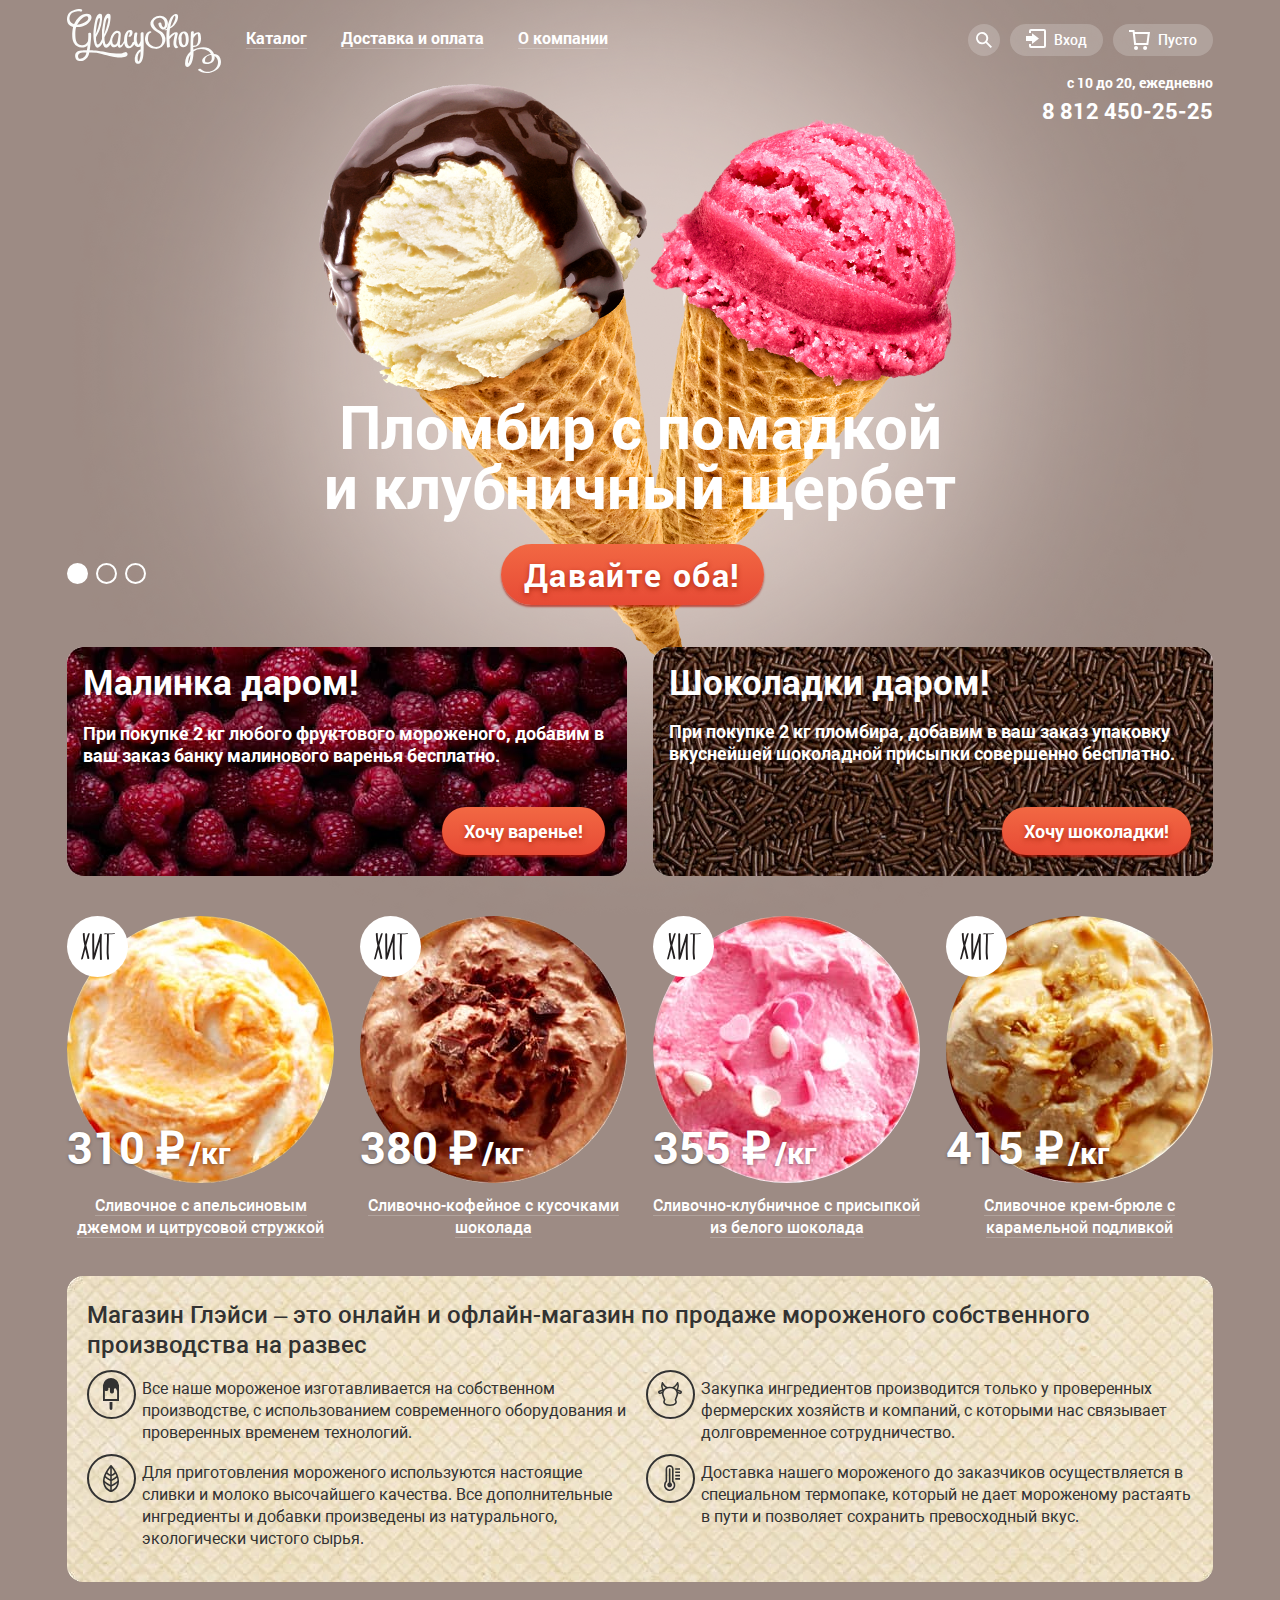
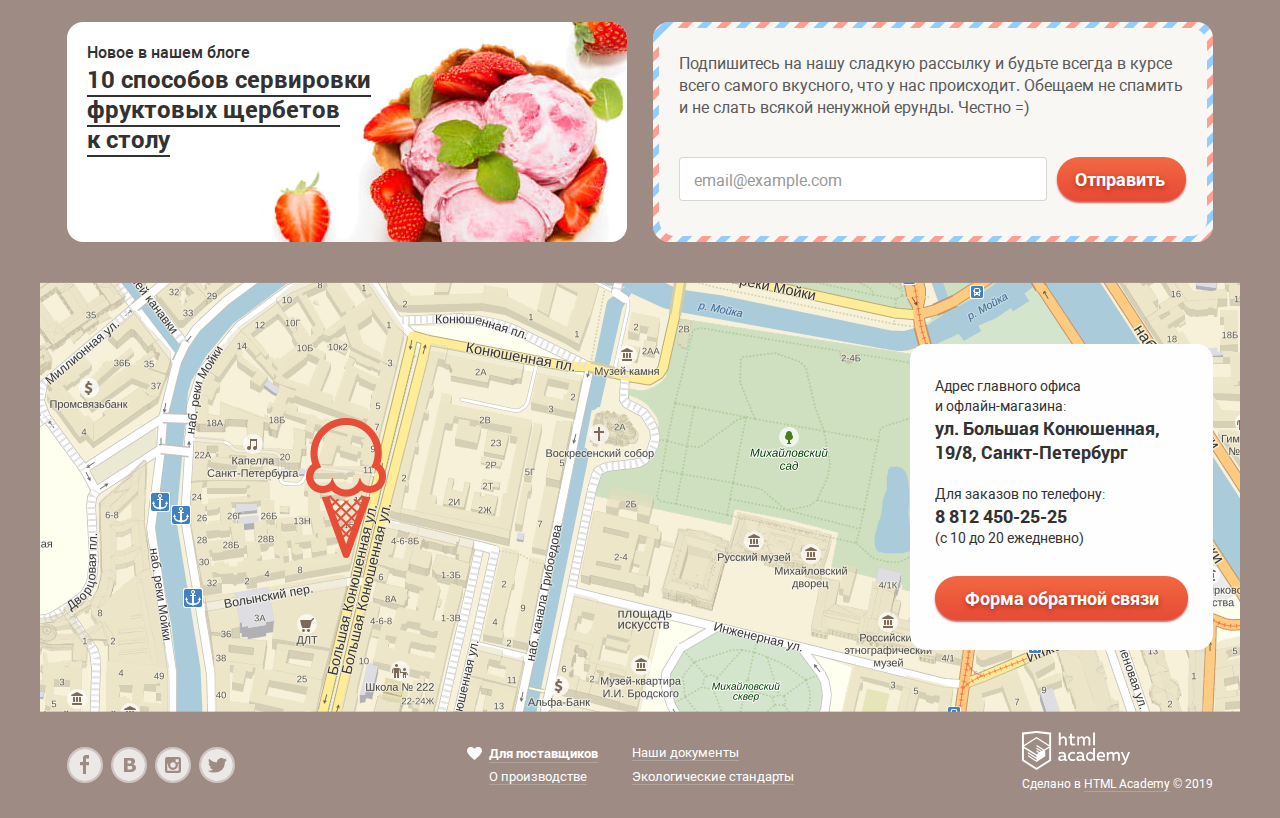
==== commit 2b1bde8f: "Добавляем интерактивную карту" ====
--- a/index.html
+++ b/index.html
@@ -5,14 +5,12 @@
   <meta charset="utf-8">
   <title>HTML Academy: Глейси</title>
   <link rel="stylesheet" href="css/normalize.css">
-  <link rel="stylesheet" href="css/style.css">
-
+  <link rel="stylesheet" href="css/style.min.css">
   <link rel="icon" href="favicon.ico">
   <link rel="icon" href="favicon.svg" sizes="any" type="image/svg+xml">
   <link rel="apple-touch-icon" href="favicon/180.png">
   <link rel="manifest" href="manifest.webmanifest">
 </head>
-<!-- добавить visually-hidden для заголовков с классом section-title -->
 
 <body class="page-body main-page">
 
@@ -100,10 +98,12 @@
               <div class="modal login">
                 <h2 class="visually-hidden">Логин</h2>
                 <form action="https://echo.htmlacademy.ru" method="post" class="login-form">
-                  <input type="email" placeholder="email@example.com" id="login-email" name="login" class="input login-log-input">
+                  <input type="email" placeholder="email@example.com" id="login-email" name="login"
+                    class="input login-log-input">
                   <label for="login-email" class="visually-hidden">Логин</label>
 
-                  <input type="password" placeholder="••••••" id="login-password" name="password" class="input login-pass-input">
+                  <input type="password" placeholder="••••••" id="login-password" name="password"
+                    class="input login-pass-input">
                   <label for="login-password" class="visually-hidden">Пароль</label>
 
                   <div class="buttons-wrapper">
@@ -323,7 +323,7 @@
         <article class="advertising banner">
           <h2 class="visually-hidden">Реклама блога</h2>
           <span class="advertising-title">Новое в нашем блоге</span><br>
-          <a class="advertising-link" href="#">10 способов сервировки<br> фруктовых щербетов<br> к столу</a>
+          <a class="advertising-link dark-link" href="#">10 способов сервировки<br> фруктовых щербетов<br> к столу</a>
         </article>
 
         <div class="mailing banner">
@@ -373,7 +373,8 @@
                 class="input user-email-input">
               <label for="feedback-email" class="visually-hidden">Email пользователя</label>
 
-              <textarea type="text" class="user-text user-feedback-input" name="user-text" placeholder="В свободной форме"></textarea>
+              <textarea class="user-text user-feedback-input" name="user-text"
+                placeholder="В свободной форме"></textarea>
 
               <button type="submit" class="btn">Отправить</button>
             </form>
@@ -494,7 +495,7 @@
 
       <section class="copyright">
         <h2 class="visually-hidden">О разработчике</h2>
-        <a href="https://htmlacademy.ru">
+        <a href="https://htmlacademy.ru/intensive/htmlcss">
           <img src="img/src/svg/academy-logo.svg" width="108" height="39" alt="логотип HTML Academy"></a>
         <P class="copyright-text">Сделано в <a href="https://htmlacademy.ru/intensive/htmlcss" class="light-link">HTML
             Academy</a> &copy; 2019</p>
@@ -503,7 +504,7 @@
     </footer>
   </div>
 
-  <script src="js/script.js"></script>
+  <script src="js/script.min.js"></script>
 </body>
 
 </html>--- a/css/style.min.css
+++ b/css/style.min.css
@@ -0,0 +1 @@
+@-webkit-keyframes showModal{0%{-webkit-transform:translateY(-2000px);transform:translateY(-2000px);opacity:0}to{opacity:1}}@keyframes showModal{0%{-webkit-transform:translateY(-2000px);transform:translateY(-2000px);opacity:0}to{opacity:1}}@-webkit-keyframes shakeModal{0%,to{-webkit-transform:translateX(0);transform:translateX(0)}10%,30%,50%,70%,90%{-webkit-transform:translateX(-10px);transform:translateX(-10px)}20%,40%,60%,80%{-webkit-transform:translateX(10px);transform:translateX(10px)}}@keyframes shakeModal{0%,to{-webkit-transform:translateX(0);transform:translateX(0)}10%,30%,50%,70%,90%{-webkit-transform:translateX(-10px);transform:translateX(-10px)}20%,40%,60%,80%{-webkit-transform:translateX(10px);transform:translateX(10px)}}@font-face{font-family:"Roboto";font-style:normal;font-weight:400;src:local("Roboto"),url(./../fonts/roboto.woff2) format("woff2"),url(./../fonts/roboto.woff) format("woff")}@font-face{font-family:"Roboto";font-style:normal;font-weight:700;src:local("Roboto Bold"),url(./../fonts/robotobold.woff2) format("woff2"),url(./../fonts/robotobold.woff) format("woff")}@font-face{font-family:"Roboto";font-style:normal;font-weight:500;src:local("Roboto Medium"),url(./../fonts/robotomedium.woff2) format("woff2"),url(./../fonts/robotomedium.woff) format("woff")}:root{--default-light-text:#ffff;--default-dark-text:#323232;--default-input-border:rgba(178, 178, 178, 0.52);--dark-text:#5a5a5a;--default-box-shadow:rgba(0, 0, 0, 0.4);--modal-light-bg:#f8f7f4;--address-light-bg:#fefefe;--placeholder-color:#999999;--full-basket-color:#e84d37;--catalog-bg:rgba(50, 50, 50, 0.2);--translucent-light:rgba(255, 255, 255, 0.2);--slider-bg-first:#9d8b84;--slider-bg-second:#8996a6;--slider-bg-third:#849d8f;--underline-modal-link:rgba(148, 141, 141, 0.3);--modal-border:#d3d3d2;--open-page-link:#d07058;--catalog-item-hover:#fbded7;--catalog-item-active:#f6b5a5;--btn-gradient-left:#f26843;--btn-gradient-right:#e74a35;--btn-gradient-left-hover:#f27c43;--btn-gradient-dark-active:rgba(0, 0, 0, 0.07);--btn-text-shadow:rgba(160, 32, 11, 0.76);--btn-box-shadow:rgba(172, 16, 0, 0.64);--btn-box-shadow-hover:#ac1000;--btn-box-shadow-active:#942718;--link-text-light:#ffbc9e;--link-text-dark:#e84d37;--site-nav-link-active:#696969;--site-nav-link-active-bg:#ededed;--product-text-shadow:rgba(49, 50, 53, 0.5);--input-border-active:rgba(46, 136, 228, 0.52);--product-price:#ababab;--filter-bar-light:rgba(248, 247, 244, 0.5);--filter-checkbox:rgba(255, 255, 255, 0.8);--controls-bg:rgba(255, 255, 255, 0.4);--divider-color:#cacac7;--cross-color:#231f20;--overlay:rgba(0, 0, 0, 0.3)}.visually-hidden{position:absolute;width:1px;height:1px;margin:-1px;border:0;padding:0;white-space:nowrap;-webkit-clip-path:inset(100%);clip-path:inset(100%);clip:rect(0,0,0,0);overflow:hidden}.page{height:100%}.inner-page .wrapper{background-image:-o-linear-gradient(top,rgba(255,255,255,.2) 0,rgba(255,255,255,0) 100%);background-image:-webkit-gradient(linear,left top,left bottom,from(rgba(255,255,255,.2)),to(rgba(255,255,255,0)));background-image:linear-gradient(180deg,rgba(255,255,255,.2) 0,rgba(255,255,255,0) 100%);background-size:100% 656px;background-repeat:no-repeat}.inner-page{background-color:var(--slider-bg-third)}.page-body{margin:0 auto;font-family:"Roboto","Arial",sans-serif;font-weight:500;font-size:16px;line-height:18px;color:var(--default-light-text);min-height:100%;display:-ms-grid;display:grid;-ms-grid-rows:-webkit-min-content 1fr -webkit-min-content;-ms-grid-rows:min-content 1fr min-content;grid-template-rows:-webkit-min-content 1fr -webkit-min-content;grid-template-rows:min-content 1fr min-content}.container{margin:0 auto;width:1200px;padding:0 27px;position:relative}.btn{color:var(--default-light-text);background-image:-o-linear-gradient(top,var(--btn-gradient-left) 0%,var(--btn-gradient-right) 100%);background-image:-webkit-gradient(linear,left top,left bottom,from(var(--btn-gradient-left)),to(var(--btn-gradient-right)));background-image:linear-gradient(180deg,var(--btn-gradient-left) 0%,var(--btn-gradient-right) 100%);-webkit-box-shadow:0 2px 2px var(--btn-box-shadow);box-shadow:0 2px 2px var(--btn-box-shadow);text-shadow:0 2px 5px var(--btn-text-shadow);border-radius:70px;padding:8px 16px;font-size:18px;line-height:24px;font-weight:700}.btn:hover{background-image:-o-linear-gradient(bottom,var(--translucent-light),var(--translucent-light)),-o-linear-gradient(top,var(--btn-gradient-left-hover) 0%,var(--btn-gradient-right) 100%);background-image:-webkit-gradient(linear,left bottom,left top,from(var(--translucent-light)),to(var(--translucent-light))),-webkit-gradient(linear,left top,left bottom,from(var(--btn-gradient-left-hover)),to(var(--btn-gradient-right)));background-image:linear-gradient(0deg,var(--translucent-light),var(--translucent-light)),linear-gradient(180deg,var(--btn-gradient-left-hover) 0%,var(--btn-gradient-right) 100%);-webkit-box-shadow:0 2px 2px var(--btn-box-shadow-hover);box-shadow:0 2px 2px var(--btn-box-shadow-hover)}.btn:active{background-image:-o-linear-gradient(bottom,var(--btn-gradient-dark-active),var(--btn-gradient-dark-active)),-o-linear-gradient(top,var(--btn-gradient-left) 0%,var(--btn-gradient-right) 100%);background-image:-webkit-gradient(linear,left bottom,left top,from(var(--btn-gradient-dark-active)),to(var(--btn-gradient-dark-active))),-webkit-gradient(linear,left top,left bottom,from(var(--btn-gradient-left)),to(var(--btn-gradient-right)));background-image:linear-gradient(0deg,var(--btn-gradient-dark-active),var(--btn-gradient-dark-active)),linear-gradient(180deg,var(--btn-gradient-left) 0%,var(--btn-gradient-right) 100%);-webkit-box-shadow:inset 0 2px 2px var(--btn-box-shadow-active);box-shadow:inset 0 2px 2px var(--btn-box-shadow-active)}.btn,.cart-button,.login-button,.search-button{outline-style:none;border:0;cursor:pointer}.control{outline-style:none;border:0}.promo-slider{padding-top:323px;text-align:center;position:relative;margin-bottom:25px}.slider-controls{display:-webkit-box;display:-ms-flexbox;display:flex;-webkit-box-pack:justify;-ms-flex-pack:justify;justify-content:space-between;position:absolute;z-index:20;bottom:13px}.slider-item{display:none}.slider-item.slide-current{display:block}.slide-title{font-weight:700;font-size:60px;line-height:60px;margin:0 0 37px}.slide-btn{padding:9px 23px;font-weight:700;margin-left:-15px;font-size:32px;line-height:44px;letter-spacing:.05em}.control{padding:0;width:21px;height:21px;border-radius:50%;border:2px solid var(--default-light-text);background-color:transparent;cursor:pointer;margin-right:8px;-webkit-transition:background-color .3s;-o-transition:background-color .3s;transition:background-color .3s}.control:hover{background-color:var(--controls-bg)}.control-current,.control-current:hover,.control:active,.site-nav-link:hover{background-color:var(--default-light-text)}.bg{background-repeat:no-repeat;background-position:top center;-webkit-transition:background .3s;-o-transition:background .3s;transition:background .3s}.bg-1{background-color:var(--slider-bg-first);background-image:url(./../img/hits/slider-item-1.png)}.bg-2{background-color:var(--slider-bg-second);background-image:url(./../img/hits/slider-item-2.png)}.bg-3{background-color:var(--slider-bg-third);background-image:url(./../img/hits/slider-item-3.png)}*{-webkit-box-sizing:border-box;box-sizing:border-box}._hidden{display:none}img{max-width:100%}.breadcrumbs,.catalog-items,.catalog-list,.hit-list,.info-list,.pagination,.site-navigation,.slider-list,.social-list{list-style:none;padding:0;margin:0}.main-header{display:-webkit-box;display:-ms-flexbox;display:flex;-webkit-box-orient:vertical;-webkit-box-direction:normal;-ms-flex-direction:column;flex-direction:column;margin-top:9px;position:relative}.main-header-logo{display:block;width:154px;height:64px;margin-right:11px}.main-navigation{display:-ms-grid;display:grid;-ms-grid-columns:-webkit-min-content 1fr 1fr;-ms-grid-columns:min-content 1fr 1fr;grid-template-columns:-webkit-min-content 1fr 1fr;grid-template-columns:min-content 1fr 1fr}.site-navigation{display:-webkit-box;display:-ms-flexbox;display:flex;-ms-flex-wrap:wrap;flex-wrap:wrap;margin-top:14px}.site-nav-link{display:block;padding:6px 14px;border-radius:26px;margin-right:6px;-webkit-transition:all .3s;-o-transition:all .3s;transition:all .3s}.nav-link-name{font-weight:700;border-bottom:1px solid var(--translucent-light)}.site-nav-link:hover{color:var(--default-dark-text);text-decoration:none;border:0}.site-nav-link:active{background:var(--site-nav-link-active-bg);-webkit-box-shadow:inset 0 2px 1px var(--site-nav-link-active);box-shadow:inset 0 2px 1px var(--site-nav-link-active);border-radius:26px;color:var(--default-dark-text)}.choosen-page .nav-link-name{border:0}.user-nav-button,.user-navigation{display:-webkit-box;display:-ms-flexbox;display:flex}.user-navigation{justify-self:end;-ms-flex-wrap:wrap;flex-wrap:wrap;margin-top:15px}.user-nav-button{background:var(--translucent-light);border-radius:20px;height:32px;-webkit-box-align:center;-ms-flex-align:center;align-items:center;-webkit-box-pack:center;-ms-flex-pack:center;justify-content:center;margin-left:10px;padding:8px 16px;color:var(--default-light-text);-webkit-transition:all .3s;-o-transition:all .3s;transition:all .3s}.nav-icon{-webkit-transition:fill .2s;-o-transition:fill .2s;transition:fill .2s}.user-nav-button .user-nav-name{font-weight:500;font-size:14px;line-height:16px}.poducts-quantity.user-nav-name,.user-nav-button:hover{color:var(--default-dark-text)}.user-nav-button:hover{background-color:var(--default-light-text)}.user-nav-button:hover,.user-nav-button:hover .nav-icon{fill:var(--default-dark-text)}.search-button{width:32px;padding:0;border-radius:50%}.nav-icon{fill:var(--default-light-text)}.basket-icon,.full-basket-icon,.login-icon{margin-right:8px}.login-icon{margin-top:-4px}.calls-info{display:-webkit-box;display:-ms-flexbox;display:flex;-ms-flex-wrap:wrap;flex-wrap:wrap;-webkit-box-align:end;-ms-flex-align:end;align-items:flex-end;-webkit-box-orient:vertical;-webkit-box-direction:normal;-ms-flex-direction:column;flex-direction:column;font-weight:700;z-index:10;position:absolute;bottom:-50px;right:27px}.calls-time{font-size:14px;line-height:16px;margin-bottom:8px}.calls-number{font-size:22px;line-height:24px;text-decoration:none}.stock{margin-bottom:40px;display:-ms-grid;display:grid;-ms-grid-columns:1fr 26px 1fr;grid-template-columns:1fr 1fr;-webkit-column-gap:26px;-moz-column-gap:26px;column-gap:26px;row-gap:8px;margin-top:50px}.stock .banner{font-size:18px;line-height:22px}.banner{border-radius:16px;background-repeat:no-repeat;background-size:cover;min-height:220px}.stock-item{min-height:229px;display:-webkit-box;display:-ms-flexbox;display:flex;-webkit-box-orient:vertical;-webkit-box-direction:normal;-ms-flex-direction:column;flex-direction:column;font-weight:700;padding:14px 22px 21px 16px}.stock-item .btn{font-size:18px;line-height:24px;margin-top:auto;margin-left:auto;height:48px;padding:0 22px}.banner-title{font-size:35px;line-height:41px}.banner-text{font-size:18px;line-height:22px;margin:20px 0 16px}.stock-item-right .banner-text{margin-top:18px}.stock-item-left,.stock-item-right{-ms-grid-column:1;-ms-grid-column-span:1;grid-column:1/2;background-image:url(./../img/src/backgrounds/raspberries-background.jpg);background-color:var(--site-nav-link-active)}.stock-item-right{-ms-grid-column:2;grid-column:2/3;background-image:url(./../img/src/backgrounds/chocolat-background.jpg)}.hits{margin-bottom:37px}.fast-view-btn{margin-top:11px}.product-preview{-ms-grid-column-align:center;justify-self:center;text-align:center;position:relative}.product-overlay{background-color:var(--translucent-light);position:absolute;top:-6px;left:-13px;right:-13px;bottom:-74px;opacity:0}.fast-view-btn{display:none;position:absolute;bottom:-55px;left:50%;-webkit-transform:translateX(-50%);-ms-transform:translateX(-50%);transform:translateX(-50%);padding:12px 16px}.product-preview:hover{z-index:20}.product-preview:hover .product-overlay{opacity:1}.product-preview:hover .fast-view-btn{display:block}.catalog-items,.hit-list{display:-ms-grid;display:grid;-ms-grid-columns:1fr 26px 1fr 26px 1fr 26px 1fr;grid-template-columns:1fr 1fr 1fr 1fr;-webkit-column-gap:26px;-moz-column-gap:26px;column-gap:26px;row-gap:37px}.product-thumb{border-radius:50%}.product-thumb-wrapper{background-color:var(--site-nav-link-active);width:267px;height:267px;border-radius:50%;margin-bottom:12px}.product-description{font-weight:500;line-height:22px;margin:0;border-bottom:1px solid var(--translucent-light)}.product-info{position:absolute;top:208px;left:0;font-weight:700;text-shadow:0 1px 3px var(--product-text-shadow)}.product-price{font-size:45px;line-height:45px}.product-weight{font-size:30px;line-height:35px}.product-image{position:relative;display:block}.hit-icon{position:absolute;top:0;left:0}.advantages-wrapper{margin-bottom:40px}.advantages{-webkit-column-gap:11px;-moz-column-gap:11px;column-gap:11px;row-gap:10px;width:1146px;min-height:306px;display:-ms-grid;display:grid;-ms-grid-columns:1fr 11px 1fr;grid-template-columns:1fr 1fr;-ms-grid-rows:-webkit-min-content 10px -webkit-min-content 10px -webkit-min-content;-ms-grid-rows:min-content 10px min-content 10px min-content;grid-template-rows:-webkit-min-content -webkit-min-content -webkit-min-content;grid-template-rows:min-content min-content min-content;padding:24px 20px 0;border-radius:16px;color:var(--default-dark-text);background-repeat:no-repeat;background-size:cover;background-image:url(./../img/src/backgrounds/profit-background.jpg);background-color:var(--site-nav-link-active)}.advantages>:nth-child(1){-ms-grid-row:1;-ms-grid-column:1}.advantages>:nth-child(2){-ms-grid-row:1;-ms-grid-column:3}.advantages>:nth-child(3){-ms-grid-row:3;-ms-grid-column:1}.advantages>:nth-child(4){-ms-grid-row:3;-ms-grid-column:3}.advantages>:nth-child(5){-ms-grid-row:5;-ms-grid-column:1}.advantages>:nth-child(6){-ms-grid-row:5;-ms-grid-column:3}.advantages-text{margin:0;padding-top:8px;font-weight:400;font-size:16px;line-height:22px}.advantages-title{font-weight:500;font-size:24px;line-height:30px;margin:0;-ms-grid-column:1;-ms-grid-column-span:2;grid-column:1/3}.advantages-item{display:-webkit-box;display:-ms-flexbox;display:flex}.advantages-icon{margin-right:6px}.banners-wrapper{display:-ms-grid;display:grid;-ms-grid-columns:1fr 26px 1fr;grid-template-columns:1fr 1fr;-webkit-column-gap:26px;-moz-column-gap:26px;column-gap:26px;row-gap:16px;margin-bottom:40px}.advertising{background-image:url(./../img/src/backgrounds/blog-news-background.jpg);background-color:var(--site-nav-link-active);color:var(--default-dark-text);-ms-grid-column:1;-ms-grid-column-span:1;grid-column:1/2;padding-top:20px;padding-left:20px}.advertising-link{border-bottom:2px solid var(--default-dark-text);font-size:24px;line-height:30px;font-weight:700;padding-top:8px}.advertising-title{font-weight:500;font-size:16px;line-height:22px}.mailing{-ms-grid-column:2;-ms-grid-column-span:1;grid-column:2/3;padding:6px;background-image:url(./../img/src/backgrounds/mailing-background.png);background-color:var(--modal-light-bg)}.mailing-text{color:var(--dark-text);font-size:16px;line-height:22px;font-weight:400;padding:0;-webkit-box-flex:1;-ms-flex-positive:1;flex-grow:1;margin:0 0 8px}.mailing-form{height:100%;display:-webkit-box;display:-ms-flexbox;display:flex;-webkit-box-orient:vertical;-webkit-box-direction:normal;-ms-flex-direction:column;flex-direction:column;padding:25px 14px 35px 20px;background-color:var(--modal-light-bg);border-radius:16px}.mailing-form .btn{margin:0;padding:10px 21px 10px 18px}.map{height:430px;margin:0 auto;position:relative;background-image:url(./../img/map-bg.png);background-repeat:no-repeat;background-position:center}.address{position:absolute;top:62px;right:27px;background-color:var(--address-light-bg);font-weight:400;font-size:14px;line-height:20px;color:var(--default-dark-text);width:303px;height:306px;padding:32px 25px 31px;border-radius:16px;display:-webkit-box;display:-ms-flexbox;display:flex;-webkit-box-orient:vertical;-webkit-box-direction:normal;-ms-flex-direction:column;flex-direction:column}.map-iframe{width:100%;height:430px;position:absolute}.address-text{margin:0;padding:0}.address .calls-number,.address-data{font-weight:700;font-size:18px;line-height:24px;color:var(--default-dark-text)}._open-feedback-form{margin-top:28px;padding:10px 16px}.main-footer,.social-list{display:-webkit-box;display:-ms-flexbox;display:flex}.main-footer{-webkit-box-pack:justify;-ms-flex-pack:justify;justify-content:space-between;padding-bottom:25px}.inner-page .main-footer{border-top:1px solid var(--translucent-light)}.social-list{-webkit-column-gap:8px;-moz-column-gap:8px;column-gap:8px;-ms-flex-wrap:wrap;flex-wrap:wrap}.main-page .social-list{margin-top:35px}.inner-page .social-list{margin-top:34px}.social-link{cursor:pointer}.social-item{width:36px;height:36px}.social-item .icon-fill{-webkit-transition:fill-opacity .3s;-o-transition:fill-opacity .3s;transition:fill-opacity .3s}.social-item .icon-border{-webkit-transition:stroke-opacity .3s;-o-transition:stroke-opacity .3s;transition:stroke-opacity .3s}.icon-fill{fill:var(--default-light-text);fill-opacity:.8}.icon-border{stroke:var(--default-light-text);stroke-opacity:.5}.social-item:active .icon-fill,.social-item:hover .icon-fill{fill-opacity:1}.social-item:active .icon-border{stroke-opacity:.7}.info{display:-webkit-box;display:-ms-flexbox;display:flex;font-size:13px;line-height:18px;font-weight:400;padding-left:60px}.main-page .info{margin-top:26px}.info,.inner-page .info{margin-top:25px}.info-link{border-bottom:1px solid var(--translucent-light);text-decoration:none}.info-item{margin-top:6px}.info-list{margin-right:34px}.for-providers-link{font-size:13px;line-height:18px;font-weight:700;position:relative}.heart-icon,.label-for-radio::before{content:"";position:absolute;width:15px}.heart-icon{top:3px;left:-22px;height:13px;fill:var(--default-light-text)}.breadcrumbs-item:hover .pointer-icon,.for-providers-link:hover .heart-icon{fill:var(--link-text-light)}.copyright{font-weight:400;font-size:12px;line-height:18px}.inner-page .copyright{margin-top:18px}.main-page .copyright{margin-top:19px}.copyright-text{margin:0}.copyright-text .light-link{border-bottom:1px solid var(--translucent-light);text-decoration:none}.inner-content .section-title{font-weight:700;font-size:35px;line-height:41px;margin:9px 0 0}.breadcrumbs{font-weight:400;font-size:14px;line-height:16px;display:-webkit-box;display:-ms-flexbox;display:flex;margin-top:27px}.breadcrumbs-item{margin-right:23px;position:relative}.pointer-icon{position:absolute;top:40%;left:60px;width:6px;height:6px;fill:var(--default-light-text)}.breadcrumbs-link{text-decoration:none;border-bottom:1px solid var(--translucent-light)}.filters-result{margin-bottom:80px}.page-title{margin:0 0 27px;font-weight:700;font-size:35px;line-height:41px}.filters{display:-webkit-box;display:-ms-flexbox;display:flex;-ms-flex-wrap:wrap;flex-wrap:wrap;-webkit-box-align:center;-ms-flex-align:center;align-items:center;margin-bottom:40px}.filter,.filter-wrapper .legend{font-weight:500;font-size:14px;line-height:16px}.filter,.filter-wrapper{border-style:none;outline-style:none}.filter{background-color:var(--translucent-light);border-radius:20px;color:var(--default-light-text);height:36px;margin-right:15px}.filter-wrapper{font-weight:500;font-size:16px;line-height:18px}.filter-wrapper .legend{margin-bottom:7px}.option{color:var(--dark-text)}.sorting-list{padding:0 14px;-webkit-appearance:none;-moz-appearance:none;appearance:none;width:196px;height:36px;cursor:pointer;font-weight:500;font-size:16px;line-height:18px}.sorting-list:hover{color:var(--default-dark-text)}.caret-wrapper{position:relative}.caret{position:absolute;left:170px;top:13px;fill:var(--default-light-text)}.caret-wrapper:hover .caret{fill:var(--default-dark-text)}.filters-submit{background:var(--translucent-light);border:2px solid var(--default-light-text);border-radius:20px;color:var(--default-light-text);padding:0 28px;height:36px;font-weight:500;font-size:16px;line-height:18px;cursor:pointer;margin-top:38px;outline:0}.filters-submit:active,.filters-submit:hover{color:var(--default-dark-text);background-color:var(--default-light-text)}.filters-submit:active{border:0;-webkit-box-shadow:inset 0 2px 1px var(--site-nav-link-active);box-shadow:inset 0 2px 1px var(--site-nav-link-active)}.label-for-radio{position:relative;white-space:nowrap;color:var(--filter-checkbox);cursor:pointer}.label-for-radio::before{top:-4px;left:-35px;height:15px;border:4px solid var(--filter-checkbox);border-radius:50%}.radio-wrapper{-webkit-transition:color .3s,border-color .3s;-o-transition:color .3s,border-color .3s;transition:color .3s,border-color .3s;display:-webkit-box;display:-ms-flexbox;display:flex;margin-right:56px}.radio-wrapper:last-child{margin-right:0}.radio-wrapper:hover>.label-for-radio::after,.radio-wrapper:hover>.label-for-radio::before{border-color:var(--default-light-text)}.label-for-radio:hover{color:var(--default-light-text)}.radio:checked+.label-for-radio::after{border-radius:50%;content:"";top:4px;left:-27px;width:7px;height:7px;background-color:var(--filter-checkbox);position:absolute}fieldset{padding:0;margin:0}.fat-types-wrapper{display:-webkit-box;display:-ms-flexbox;display:flex;padding-top:12px;padding-left:48px;-webkit-box-pack:justify;-ms-flex-pack:justify;justify-content:space-between;padding-right:30px}.blocked{color:var(--default-box-shadow)}.checkbox-wrapper{display:-webkit-box;display:-ms-flexbox;display:flex;position:relative;margin-right:22px}.checkbox-wrapper:last-child{margin-right:0}.checkbox-icon{fill:var(--filter-checkbox);cursor:pointer;margin-right:10px}.checkbox-wrapper:hover .checkbox-icon{fill:var(--default-light-text)}.label-for-checkbox{color:var(--filter-checkbox);cursor:pointer}.checkbox-wrapper:hover .label-for-checkbox{color:var(--default-light-text)}.checkbox{opacity:0;position:absolute;top:0;left:0;width:23px;height:20px}.checkbox~.checkbox-off{display:block}.checkbox~.checkbox-on{display:none}.checkbox:checked~.checkbox-on{display:block}.checkbox:checked~.checkbox-off{display:none}.flavor-types-wrapper{display:-webkit-box;display:-ms-flexbox;display:flex;-ms-flex-wrap:wrap;flex-wrap:wrap;-webkit-box-pack:justify;-ms-flex-pack:justify;justify-content:space-between;padding-top:8px;padding-left:16px;padding-right:18px;font-weight:500;font-size:16px;line-height:18px;margin-top:3px}.flavor-filter-wrapper{margin-top:13px}.range-controls{width:218px;position:relative;padding:17px 21px}.bar,.scale{height:2px;background-color:var(--filter-bar-light)}.bar{width:70%;background-color:var(--modal-light-bg)}.toggle{top:7px;position:absolute;border:8px solid var(--default-light-text);background-color:var(--product-price);border-radius:50%;padding:2px;-webkit-transition:-webkit-transform .3s;-o-transition:transform .3s;transition:transform .3s;transition:transform .3s,-webkit-transform .3s;outline:0;cursor:pointer}.toggle:hover{-webkit-transform:scale(1.1);-ms-transform:scale(1.1);transform:scale(1.1)}.max-price,.min-price{margin:0;padding:0}.legend{margin-left:16px}.modal{background-color:var(--modal-light-bg);z-index:40}.catalog-modal-wrapper{position:absolute;display:none;top:36px;left:-8px;z-index:20}.catalog-modal,.catalog-nav-link{position:relative}.catalog-nav-link:hover .catalog-modal-wrapper,.login-nav-btn:hover .login-modal-wrapper{display:block}.catalog-modal{overflow:hidden;border-radius:4px;-webkit-box-shadow:0 20px 20px var(--default-box-shadow);box-shadow:0 20px 20px var(--default-box-shadow)}.catalog-modal::after{content:"";position:absolute;top:37px;left:6px;width:128px;height:1px;background-color:var(--catalog-bg)}.catalog-link{font-weight:400;font-size:14px;line-height:27px;display:block;margin:0;padding-left:21px;padding-right:20px;white-space:nowrap}.catalog-list{display:-webkit-box;display:-ms-flexbox;display:flex;-webkit-box-orient:vertical;-webkit-box-direction:normal;-ms-flex-direction:column;flex-direction:column}.catalog-item{position:relative;margin-bottom:4px;-webkit-transition:background .3s;-o-transition:background .3s;transition:background .3s}.catalog-item:last-child{margin-bottom:7px}.new-item{margin-bottom:7px;-webkit-transition:background .3s;-o-transition:background .3s;transition:background .3s}.catalog-item:hover{background-color:var(--catalog-item-hover);z-index:20}.catalog-item:active{background-color:var(--catalog-item-active)}.new-item .catalog-link{font-weight:700;font-size:14px;line-height:18px;padding-top:9px;padding-left:21px;padding-bottom:10px}.new-item:hover{background-color:var(--catalog-item-hover)}.chosen-page,.chosen-page:hover{background:var(--open-page-link)}.chosen-page:hover{color:var(--default-light-text)}.chosen-page>.nav-link-name{border-bottom:none}.login-nav-btn{position:relative}.login-modal-wrapper{position:absolute;top:35px;right:0;z-index:30;display:none}.login{display:-webkit-box;display:-ms-flexbox;display:flex;-webkit-box-orient:vertical;-webkit-box-direction:normal;-ms-flex-direction:column;flex-direction:column;width:277px;border-radius:4px;padding:20px 16px 22px 19px;background:var(--modal-light-bg);-webkit-box-shadow:0 20px 20px var(--default-box-shadow);box-shadow:0 20px 20px var(--default-box-shadow)}.login-link{outline-style:none;text-decoration:underline;font-weight:400;font-size:13px;line-height:15px;margin-bottom:6px}.login .btn{line-height:16px}.buttons-wrapper,.links-wrapper{display:-webkit-box;display:-ms-flexbox;display:flex}.links-wrapper{margin-left:20px;-webkit-box-orient:vertical;-webkit-box-direction:normal;-ms-flex-direction:column;flex-direction:column}.buttons-wrapper{-webkit-box-align:center;-ms-flex-align:center;align-items:center;-webkit-box-pack:justify;-ms-flex-pack:justify;justify-content:space-between}.buttons-wrapper .btn{padding:10px 26px 9px 25px}.input{font-weight:700;font-size:16px;line-height:20px;padding-top:15px;padding-left:15px;padding-bottom:15px;border-radius:4px;border:1px solid var(--default-input-border);outline-style:none;-webkit-transition:-webkit-box-shadow .3s;-o-transition:box-shadow .3s;transition:box-shadow .3s;transition:box-shadow .3s,-webkit-box-shadow .3s}.input::-webkit-input-placeholder{font-weight:400;font-size:14px;line-height:16px;color:var(--placeholder-color)}.input::-moz-placeholder{font-weight:400;font-size:14px;line-height:16px;color:var(--placeholder-color)}.input:-ms-input-placeholder{font-weight:400;font-size:14px;line-height:16px;color:var(--placeholder-color)}.input::-ms-input-placeholder{font-weight:400;font-size:14px;line-height:16px;color:var(--placeholder-color)}.input::placeholder{font-weight:400;font-size:14px;line-height:16px;color:var(--placeholder-color)}.feedback .input::-webkit-input-placeholder{font-size:16px;line-height:20px}.feedback .input::-moz-placeholder{font-size:16px;line-height:20px}.feedback .input:-ms-input-placeholder{font-size:16px;line-height:20px}.feedback .input::-ms-input-placeholder{font-size:16px;line-height:20px}.feedback .input::placeholder{font-size:16px;line-height:20px}.mailing .input::-webkit-input-placeholder{font-weight:400;font-size:16px;line-height:24px}.mailing .input::-moz-placeholder{font-weight:400;font-size:16px;line-height:24px}.mailing .input:-ms-input-placeholder{font-weight:400;font-size:16px;line-height:24px}.mailing .input::-ms-input-placeholder{font-weight:400;font-size:16px;line-height:24px}.mailing .input::placeholder{font-weight:400;font-size:16px;line-height:24px}.input:hover,.user-text:hover{-webkit-box-shadow:0 0 0 1px var(--default-input-border) inset;box-shadow:0 0 0 1px var(--default-input-border) inset}.input:focus,.user-text:focus{-webkit-box-shadow:0 0 0 1px var(--input-border-active) inset;box-shadow:0 0 0 1px var(--input-border-active) inset;border-color:var(--input-border-active)}.login-form .input{width:100%;height:44px;margin-bottom:20px}.filter .input,.user-text{font-weight:500;font-size:16px;line-height:18px}.mailing-form .input{width:368px;height:44px;padding-left:14px;padding-bottom:14px;margin-right:6px}.search .input{width:100%;height:44px}.user-text{border-radius:4px;border:1px solid var(--default-input-border);outline-style:none;margin-top:20px;padding:16px 14px;height:154px;width:428px;display:-webkit-box;display:-ms-flexbox;display:flex;font-weight:700;line-height:20px}.user-text::-webkit-input-placeholder{font-weight:400;font-size:16px;line-height:20px;color:var(--placeholder-color)}.user-text::-moz-placeholder{font-weight:400;font-size:16px;line-height:20px;color:var(--placeholder-color)}.user-text:-ms-input-placeholder{font-weight:400;font-size:16px;line-height:20px;color:var(--placeholder-color)}.user-text::-ms-input-placeholder{font-weight:400;font-size:16px;line-height:20px;color:var(--placeholder-color)}.user-text::placeholder{font-weight:400;font-size:16px;line-height:20px;color:var(--placeholder-color)}.search-nav-btn{position:relative}.search-modal-wrapper{position:absolute;top:40px;right:0;display:none;z-index:20}.cart-nav-btn:hover .cart-modal-wrapper,.search-nav-btn:hover .search-modal-wrapper{display:block}.search{display:-webkit-box;display:-ms-flexbox;display:flex;-webkit-box-align:center;-ms-flex-align:center;align-items:center;-webkit-box-pack:center;-ms-flex-pack:center;justify-content:center;padding:15px 20px;border-radius:4px;width:341px;height:84px;-webkit-box-shadow:0 20px 20px var(--default-box-shadow);box-shadow:0 20px 20px var(--default-box-shadow)}._close-feedback-form{outline:0;border:0;background:0 0;cursor:pointer}.feedback-modal-wrapper{position:fixed;margin:0 auto;display:none;z-index:20;left:11px;top:0;width:100%;height:100%;background-color:var(--overlay);place-items:center}.feedback{display:-webkit-box;display:-ms-flexbox;display:flex;-webkit-box-orient:vertical;-webkit-box-direction:normal;-ms-flex-direction:column;flex-direction:column;height:441px;width:477px;border-radius:4px;padding:13px 25px 27px 24px;position:relative;-webkit-animation:showModal .5s;animation:showModal .5s}.modal-error{-webkit-animation:shakeModal .6s;animation:shakeModal .6s}.cross-icon-feedback{position:absolute;top:15px;right:16px;fill:var(--cross-color)}.feedback .input{margin-top:20px;width:267px;height:44px}.feedback-text{color:var(--default-dark-text);font-weight:500;font-size:24px;line-height:28px}.feedback .btn{display:block;margin-top:25px;margin-left:auto;padding:10px 25px}.cart-nav-btn{position:relative}.cart-modal-wrapper{position:absolute;top:35px;right:0;z-index:20;display:none}.full-basket-button{background-color:var(--default-light-text)}.pagination-wrapper{-webkit-box-pack:end;-ms-flex-pack:end;justify-content:flex-end;margin-bottom:28px}.pagination,.pagination-item,.pagination-wrapper{display:-webkit-box;display:-ms-flexbox;display:flex}.pagination{-ms-flex-wrap:wrap;flex-wrap:wrap;margin-right:-10px}.pagination-item{width:26px;height:26px;border-radius:50%;-webkit-box-align:center;-ms-flex-align:center;align-items:center;-webkit-box-pack:center;-ms-flex-pack:center;justify-content:center;-webkit-transition:background-color .3s;-o-transition:background-color .3s;transition:background-color .3s;cursor:pointer;margin:0 2px}.pagination-item:hover{background-color:var(--translucent-light)}.current-page-link,.current-page-link:hover,.pagination-item:active{background-color:var(--default-light-text)}.current-page-link .page-link,.pagination-item:active .page-link{color:var(--default-dark-text)}.pagination-button{border:0;background:0 0;outline-style:none}.pag-btn-fill{fill:var(--default-light-text)}.cart{font-weight:400;font-size:13px;line-height:16px;color:var(--default-dark-text);min-width:539px;padding:20px 14px 21px;-webkit-box-shadow:0 20px 20px var(--default-box-shadow);box-shadow:0 20px 20px var(--default-box-shadow);border-radius:4px}.cart-price{font-weight:700;font-size:15px;line-height:16px;margin:15px 0}.cart .product-price{color:var(--product-price)}.cart-product-image{border-radius:50%;margin-right:13px}.cart .product-price,.cart-product-title{font-weight:400;font-size:13px;line-height:16px}.cart-product-title{padding-top:7px;max-width:216px}.cart-item{white-space:nowrap;margin-right:26px}.product-info-cart{margin-bottom:20px;-webkit-box-align:center;-ms-flex-align:center;align-items:center;padding-right:20px;padding-left:7px;display:-ms-grid;display:grid;-ms-grid-columns:-webkit-min-content -webkit-max-content 1fr -webkit-min-content -webkit-min-content;-ms-grid-columns:min-content max-content 1fr min-content min-content;grid-template-columns:-webkit-min-content -webkit-max-content 1fr -webkit-min-content -webkit-min-content;grid-template-columns:min-content max-content 1fr min-content min-content}.product-sum{white-space:nowrap}.divider{width:100%;height:1px;background-color:var(--divider-color)}.price-info-cart{display:-webkit-box;display:-ms-flexbox;display:flex;-webkit-box-orient:vertical;-webkit-box-direction:normal;-ms-flex-direction:column;flex-direction:column;-webkit-box-align:end;-ms-flex-align:end;align-items:flex-end}.cross-icon{margin-right:9px;cursor:pointer}.page-link,.product-image,.site-nav-link,.slide-btn{text-decoration:none;color:var(--default-light-text)}.advertising-link,.catalog-link{text-decoration:none}.advertising-link,.catalog-link,.dark-link,.light-link{color:var(--default-dark-text)}.dark-link,.light-link{cursor:pointer;-webkit-transition:color .3s;-o-transition:color .3s;transition:color .3s}.dark-link:active,.dark-link:hover{color:var(--full-basket-color);border-color:var(--full-basket-color)}.light-link{color:var(--default-light-text)}.light-link:active,.light-link:hover{color:var(--link-text-light);border-color:var(--link-text-light)}
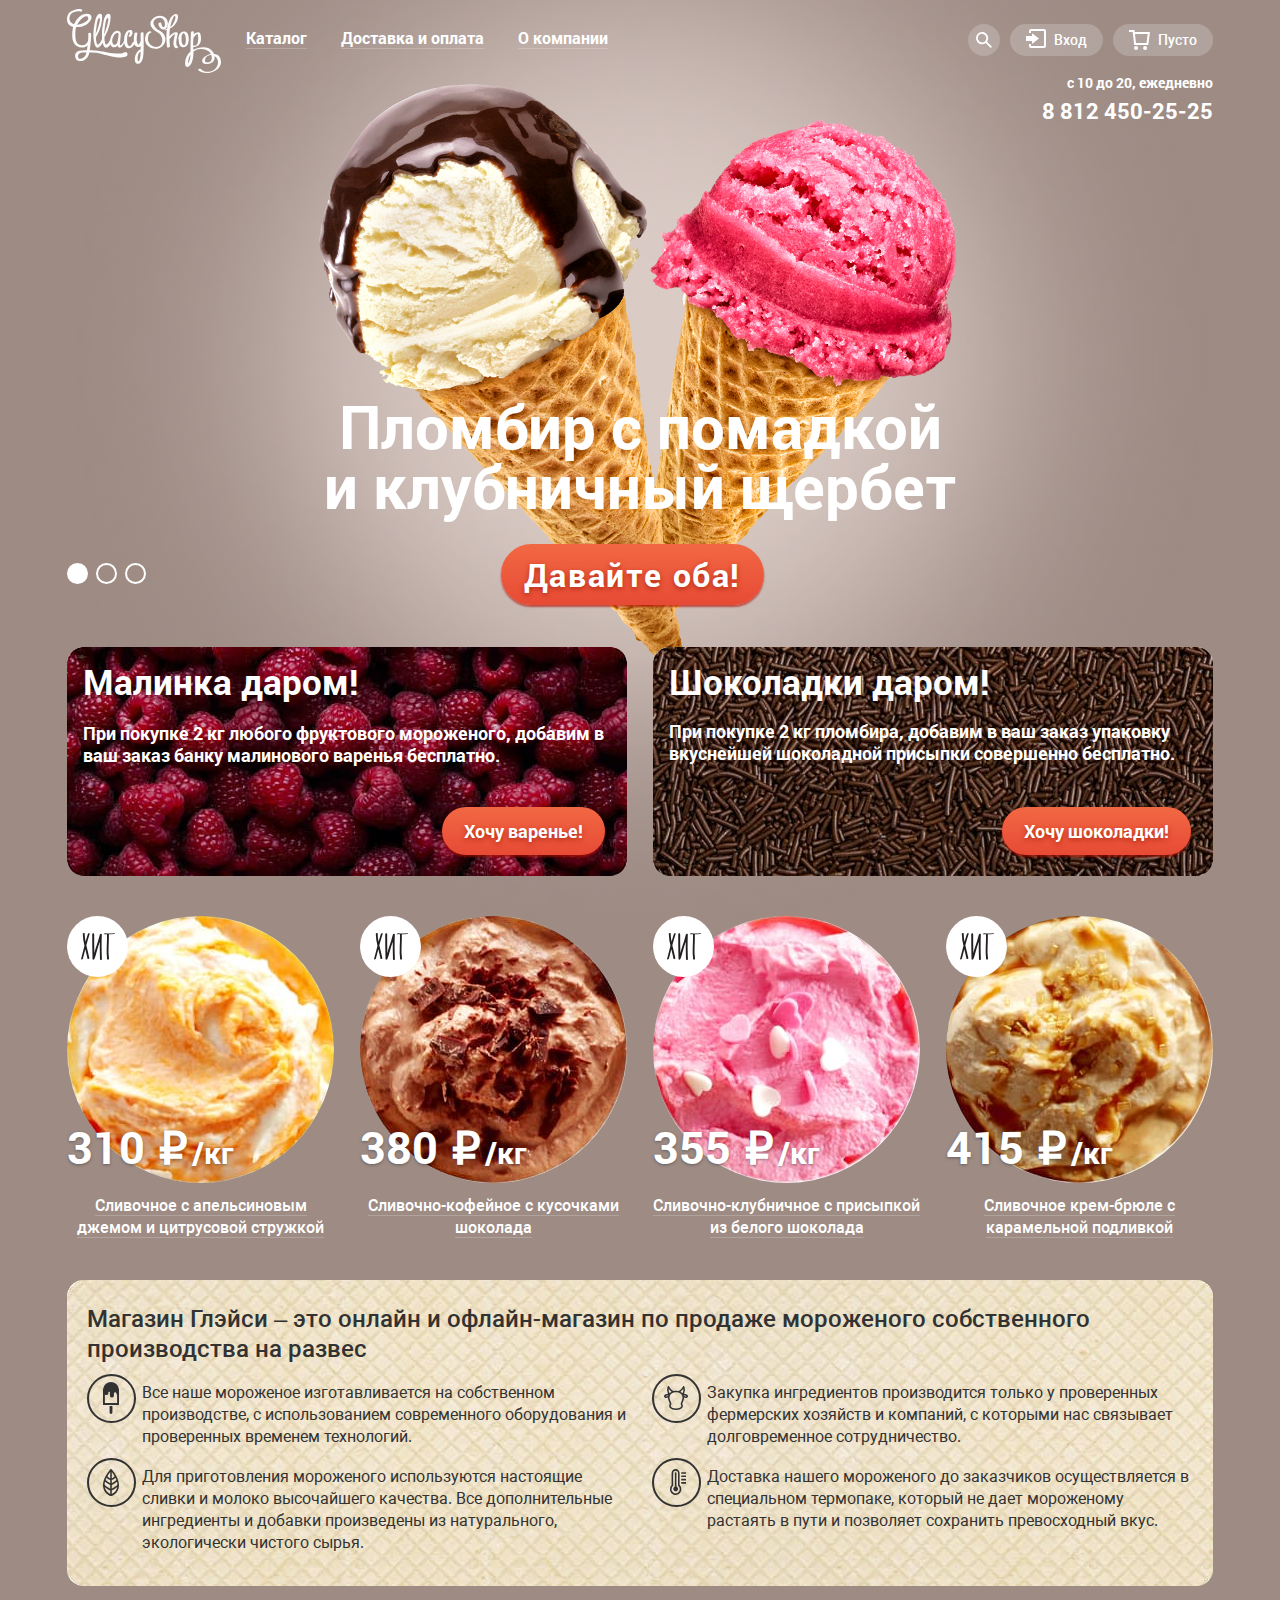
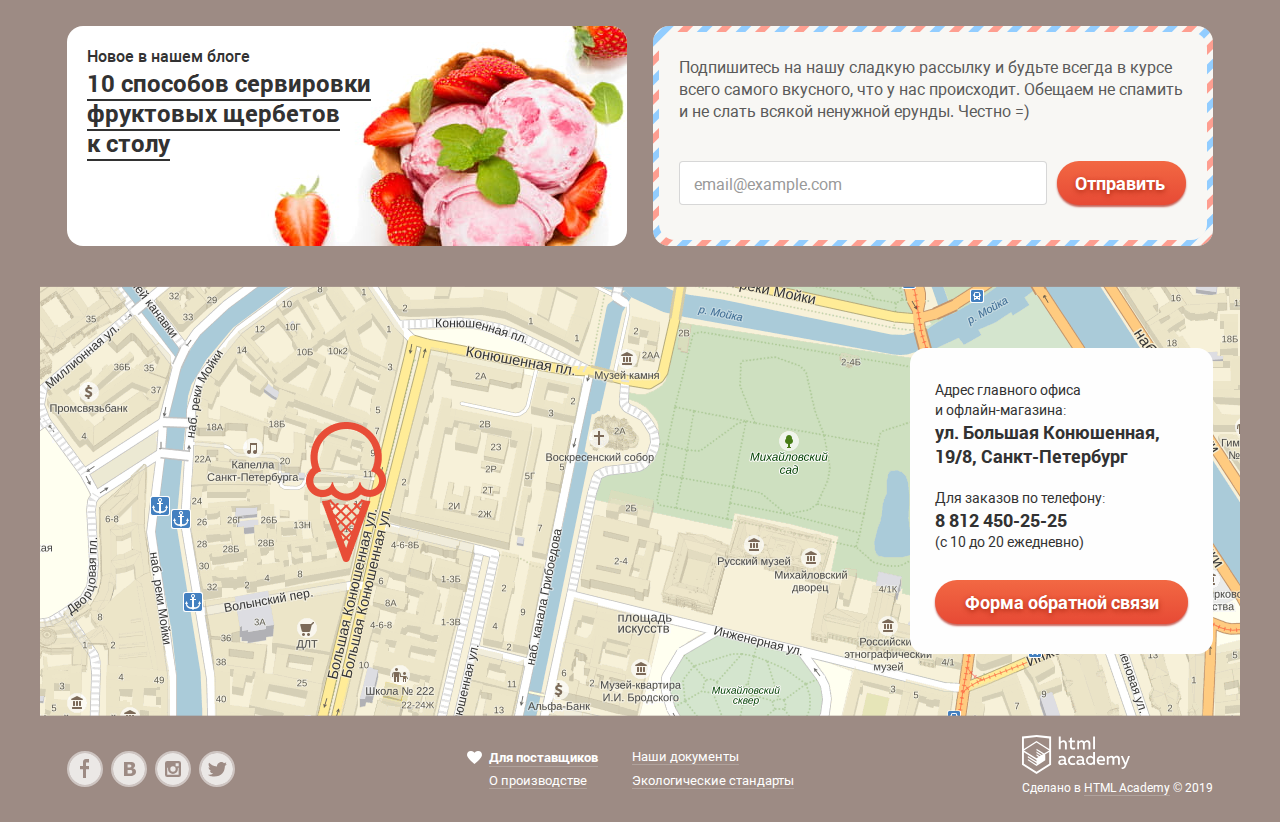
==== commit 84046856: "fix rub" ====
--- a/index.html
+++ b/index.html
@@ -4,7 +4,7 @@
 <head>
   <meta charset="utf-8">
   <title>HTML Academy: Глейси</title>
-  <link rel="stylesheet" href="css/normalize.css">
+  <link rel="stylesheet" href="css/normalize.min.css">
   <link rel="stylesheet" href="css/style.min.css">
   <link rel="icon" href="favicon.ico">
   <link rel="icon" href="favicon.svg" sizes="any" type="image/svg+xml">
@@ -213,12 +213,14 @@
             <li class="product-preview">
               <div class="product-overlay"></div>
               <a href="#" class="product-image">
-                <img class="hit-icon" src="img/src/svg/hit-icon.svg" alt="" width="61" height="61">
+                <img class="hit-icon" src="img/src/svg/hit-icon.svg" alt="icon" width="61" height="61">
                 <div class="product-thumb-wrapper">
-                  <img class="product-thumb" src="img/products/icecream-orange-jam.jpg" width="267" height="267" alt="">
+                  <img class="product-thumb" src="img/products/icecream-orange-jam.jpg" width="267" height="267" alt="Сливочное с апельсиновым джемом и цитрусовой
+                  стружкой">
                 </div>
                 <div class="product-info">
-                  <span class="product-price">310 ₽</span>
+                  <span class="product-price">310</span>
+                  <span class="product-rub">₽</span>
                   <span class="product-weight">/кг</span>
                 </div>
                 <span class="product-description light-link">Сливочное с апельсиновым джемом и цитрусовой
@@ -230,13 +232,14 @@
             <li class="product-preview">
               <div class="product-overlay"></div>
               <a href="#" class="product-image">
-                <img class="hit-icon" src="img/src/svg/hit-icon.svg" alt="" width="61" height="61">
+                <img class="hit-icon" src="img/src/svg/hit-icon.svg" alt="icon" width="61" height="61">
                 <div class="product-thumb-wrapper">
                   <img class="product-thumb" src="img/products/icecream-chocolate-slices.jpg" width="267" height="267"
-                    alt="">
+                    alt="Сливочно-кофейное с кусочками шоколада">
                 </div>
                 <div class="product-info">
-                  <span class="product-price">380 ₽</span>
+                  <span class="product-price">380</span>
+                  <span class="product-rub">₽</span>
                   <span class="product-weight">/кг</span>
                 </div>
                 <span class="product-description light-link">Сливочно-кофейное с кусочками шоколада</span>
@@ -247,12 +250,13 @@
             <li class="product-preview">
               <div class="product-overlay"></div>
               <a href="#" class="product-image">
-                <img class="hit-icon" src="img/src/svg/hit-icon.svg" alt="" width="61" height="61">
+                <img class="hit-icon" src="img/src/svg/hit-icon.svg" alt="icon" width="61" height="61">
                 <div class="product-thumb-wrapper">
-                  <img class="product-thumb" src="img/products/icecream-strawberry.jpg" width="267" height="267" alt="">
+                  <img class="product-thumb" src="img/products/icecream-strawberry.jpg" width="267" height="267" alt="Сливочно-клубничное с присыпкой из белого шоколада">
                 </div>
                 <div class="product-info">
-                  <span class="product-price">355 ₽</span>
+                  <span class="product-price">355</span>
+                  <span class="product-rub">₽</span>
                   <span class="product-weight">/кг</span>
                 </div>
                 <span class="product-description light-link">Сливочно-клубничное с присыпкой из белого шоколада</span>
@@ -263,15 +267,16 @@
             <li class="product-preview">
               <div class="product-overlay"></div>
               <a href="#" class="product-image">
-                <img class="hit-icon" src="img/src/svg/hit-icon.svg" alt="" width="61" height="61">
+                <img class="hit-icon" src="img/src/svg/hit-icon.svg" alt="icon" width="61" height="61">
                 <div class="product-thumb-wrapper">
-                  <img class="product-thumb" src="img/products/icecream-caramels.jpg" width="267" height="267" alt="">
+                  <img class="product-thumb" src="img/products/icecream-caramels.jpg" width="267" height="267" alt="Сливочное крем-брюле с карамельной подливкой">
                 </div>
                 <div class="product-info">
-                  <span class="product-price">415 ₽</span>
+                  <span class="product-price">415</span>
+                  <span class="product-rub">₽</span>
                   <span class="product-weight">/кг</span>
                 </div>
-                <span class="product-description light-link">Сливочное крем-брюле с карамельной подливкой </span>
+                <span class="product-description light-link">Сливочное крем-брюле с карамельной подливкой</span>
               </a>
               <button class="fast-view-btn btn" type="button">Быстрый просмотр</button>
             </li>
@@ -286,7 +291,7 @@
             производства на развес</p>
 
           <div class="advantages-item">
-            <img class="advantages-icon" src="img/src/svg/profit-icon-ice.svg" width="49" height="49" alt="">
+            <img class="advantages-icon" src="img/src/svg/profit-icon-ice.svg" width="49" height="49" alt="icon">
             <p class="advantages-text">Все наше мороженое изготавливается на собственном производстве, с
               использованием
               современного
@@ -294,21 +299,21 @@
               проверенных временем технологий.</p>
           </div>
           <div class="advantages-item">
-            <img class="advantages-icon" src="img/src/svg/profit-icon-cow.svg" width="49" height="49" alt="">
+            <img class="advantages-icon" src="img/src/svg/profit-icon-cow.svg" width="49" height="49" alt="icon">
             <p class="advantages-text">Закупка ингредиентов производится только у проверенных фермерских хозяйств и
               компаний, с которыми нас
               связывает
               долговременное сотрудничество.</p>
           </div>
           <div class="advantages-item">
-            <img class="advantages-icon" src="img/src/svg/profit-icon-leaf.svg" width="49" height="49" alt="">
+            <img class="advantages-icon" src="img/src/svg/profit-icon-leaf.svg" width="49" height="49" alt="icon">
             <p class="advantages-text">Для приготовления мороженого используются настоящие сливки и молоко высочайшего
               качества. Все
               дополнительные
               ингредиенты и добавки произведены из натурального, экологически чистого сырья.</p>
           </div>
           <div class="advantages-item">
-            <img class="advantages-icon" src="img/src/svg/profit-icon-thermometer.svg" width="49" height="49" alt="">
+            <img class="advantages-icon" src="img/src/svg/profit-icon-thermometer.svg" width="49" height="49" alt="icon">
 
             <p class="advantages-text">Доставка нашего мороженого до заказчиков осуществляется в специальном
               термопаке,
@@ -373,8 +378,9 @@
                 class="input user-email-input">
               <label for="feedback-email" class="visually-hidden">Email пользователя</label>
 
-              <textarea class="user-text user-feedback-input" name="user-text"
-                placeholder="В свободной форме"></textarea>
+              <textarea class="user-text user-feedback-input" name="user-text" placeholder="В свободной форме" id="textarea-feedback"></textarea>
+                <label for="textarea-feedback" class="visually-hidden">Отзыв пользователя</label>
+              
 
               <button type="submit" class="btn">Отправить</button>
             </form>
@@ -396,7 +402,6 @@
             </p>
             <button class="btn _open-feedback-form" type="button">Форма обратной связи</button>
           </div>
-          <!-- <img class="map-pin" src="img/src/svg/map-pin.svg" alt="" width="80" height="140"> -->
         </div>
 
       </section>
--- a/css/style.min.css
+++ b/css/style.min.css
@@ -1 +1 @@
-@-webkit-keyframes showModal{0%{-webkit-transform:translateY(-2000px);transform:translateY(-2000px);opacity:0}to{opacity:1}}@keyframes showModal{0%{-webkit-transform:translateY(-2000px);transform:translateY(-2000px);opacity:0}to{opacity:1}}@-webkit-keyframes shakeModal{0%,to{-webkit-transform:translateX(0);transform:translateX(0)}10%,30%,50%,70%,90%{-webkit-transform:translateX(-10px);transform:translateX(-10px)}20%,40%,60%,80%{-webkit-transform:translateX(10px);transform:translateX(10px)}}@keyframes shakeModal{0%,to{-webkit-transform:translateX(0);transform:translateX(0)}10%,30%,50%,70%,90%{-webkit-transform:translateX(-10px);transform:translateX(-10px)}20%,40%,60%,80%{-webkit-transform:translateX(10px);transform:translateX(10px)}}@font-face{font-family:"Roboto";font-style:normal;font-weight:400;src:local("Roboto"),url(./../fonts/roboto.woff2) format("woff2"),url(./../fonts/roboto.woff) format("woff")}@font-face{font-family:"Roboto";font-style:normal;font-weight:700;src:local("Roboto Bold"),url(./../fonts/robotobold.woff2) format("woff2"),url(./../fonts/robotobold.woff) format("woff")}@font-face{font-family:"Roboto";font-style:normal;font-weight:500;src:local("Roboto Medium"),url(./../fonts/robotomedium.woff2) format("woff2"),url(./../fonts/robotomedium.woff) format("woff")}:root{--default-light-text:#ffff;--default-dark-text:#323232;--default-input-border:rgba(178, 178, 178, 0.52);--dark-text:#5a5a5a;--default-box-shadow:rgba(0, 0, 0, 0.4);--modal-light-bg:#f8f7f4;--address-light-bg:#fefefe;--placeholder-color:#999999;--full-basket-color:#e84d37;--catalog-bg:rgba(50, 50, 50, 0.2);--translucent-light:rgba(255, 255, 255, 0.2);--slider-bg-first:#9d8b84;--slider-bg-second:#8996a6;--slider-bg-third:#849d8f;--underline-modal-link:rgba(148, 141, 141, 0.3);--modal-border:#d3d3d2;--open-page-link:#d07058;--catalog-item-hover:#fbded7;--catalog-item-active:#f6b5a5;--btn-gradient-left:#f26843;--btn-gradient-right:#e74a35;--btn-gradient-left-hover:#f27c43;--btn-gradient-dark-active:rgba(0, 0, 0, 0.07);--btn-text-shadow:rgba(160, 32, 11, 0.76);--btn-box-shadow:rgba(172, 16, 0, 0.64);--btn-box-shadow-hover:#ac1000;--btn-box-shadow-active:#942718;--link-text-light:#ffbc9e;--link-text-dark:#e84d37;--site-nav-link-active:#696969;--site-nav-link-active-bg:#ededed;--product-text-shadow:rgba(49, 50, 53, 0.5);--input-border-active:rgba(46, 136, 228, 0.52);--product-price:#ababab;--filter-bar-light:rgba(248, 247, 244, 0.5);--filter-checkbox:rgba(255, 255, 255, 0.8);--controls-bg:rgba(255, 255, 255, 0.4);--divider-color:#cacac7;--cross-color:#231f20;--overlay:rgba(0, 0, 0, 0.3)}.visually-hidden{position:absolute;width:1px;height:1px;margin:-1px;border:0;padding:0;white-space:nowrap;-webkit-clip-path:inset(100%);clip-path:inset(100%);clip:rect(0,0,0,0);overflow:hidden}.page{height:100%}.inner-page .wrapper{background-image:-o-linear-gradient(top,rgba(255,255,255,.2) 0,rgba(255,255,255,0) 100%);background-image:-webkit-gradient(linear,left top,left bottom,from(rgba(255,255,255,.2)),to(rgba(255,255,255,0)));background-image:linear-gradient(180deg,rgba(255,255,255,.2) 0,rgba(255,255,255,0) 100%);background-size:100% 656px;background-repeat:no-repeat}.inner-page{background-color:var(--slider-bg-third)}.page-body{margin:0 auto;font-family:"Roboto","Arial",sans-serif;font-weight:500;font-size:16px;line-height:18px;color:var(--default-light-text);min-height:100%;display:-ms-grid;display:grid;-ms-grid-rows:-webkit-min-content 1fr -webkit-min-content;-ms-grid-rows:min-content 1fr min-content;grid-template-rows:-webkit-min-content 1fr -webkit-min-content;grid-template-rows:min-content 1fr min-content}.container{margin:0 auto;width:1200px;padding:0 27px;position:relative}.btn{color:var(--default-light-text);background-image:-o-linear-gradient(top,var(--btn-gradient-left) 0%,var(--btn-gradient-right) 100%);background-image:-webkit-gradient(linear,left top,left bottom,from(var(--btn-gradient-left)),to(var(--btn-gradient-right)));background-image:linear-gradient(180deg,var(--btn-gradient-left) 0%,var(--btn-gradient-right) 100%);-webkit-box-shadow:0 2px 2px var(--btn-box-shadow);box-shadow:0 2px 2px var(--btn-box-shadow);text-shadow:0 2px 5px var(--btn-text-shadow);border-radius:70px;padding:8px 16px;font-size:18px;line-height:24px;font-weight:700}.btn:hover{background-image:-o-linear-gradient(bottom,var(--translucent-light),var(--translucent-light)),-o-linear-gradient(top,var(--btn-gradient-left-hover) 0%,var(--btn-gradient-right) 100%);background-image:-webkit-gradient(linear,left bottom,left top,from(var(--translucent-light)),to(var(--translucent-light))),-webkit-gradient(linear,left top,left bottom,from(var(--btn-gradient-left-hover)),to(var(--btn-gradient-right)));background-image:linear-gradient(0deg,var(--translucent-light),var(--translucent-light)),linear-gradient(180deg,var(--btn-gradient-left-hover) 0%,var(--btn-gradient-right) 100%);-webkit-box-shadow:0 2px 2px var(--btn-box-shadow-hover);box-shadow:0 2px 2px var(--btn-box-shadow-hover)}.btn:active{background-image:-o-linear-gradient(bottom,var(--btn-gradient-dark-active),var(--btn-gradient-dark-active)),-o-linear-gradient(top,var(--btn-gradient-left) 0%,var(--btn-gradient-right) 100%);background-image:-webkit-gradient(linear,left bottom,left top,from(var(--btn-gradient-dark-active)),to(var(--btn-gradient-dark-active))),-webkit-gradient(linear,left top,left bottom,from(var(--btn-gradient-left)),to(var(--btn-gradient-right)));background-image:linear-gradient(0deg,var(--btn-gradient-dark-active),var(--btn-gradient-dark-active)),linear-gradient(180deg,var(--btn-gradient-left) 0%,var(--btn-gradient-right) 100%);-webkit-box-shadow:inset 0 2px 2px var(--btn-box-shadow-active);box-shadow:inset 0 2px 2px var(--btn-box-shadow-active)}.btn,.cart-button,.login-button,.search-button{outline-style:none;border:0;cursor:pointer}.control{outline-style:none;border:0}.promo-slider{padding-top:323px;text-align:center;position:relative;margin-bottom:25px}.slider-controls{display:-webkit-box;display:-ms-flexbox;display:flex;-webkit-box-pack:justify;-ms-flex-pack:justify;justify-content:space-between;position:absolute;z-index:20;bottom:13px}.slider-item{display:none}.slider-item.slide-current{display:block}.slide-title{font-weight:700;font-size:60px;line-height:60px;margin:0 0 37px}.slide-btn{padding:9px 23px;font-weight:700;margin-left:-15px;font-size:32px;line-height:44px;letter-spacing:.05em}.control{padding:0;width:21px;height:21px;border-radius:50%;border:2px solid var(--default-light-text);background-color:transparent;cursor:pointer;margin-right:8px;-webkit-transition:background-color .3s;-o-transition:background-color .3s;transition:background-color .3s}.control:hover{background-color:var(--controls-bg)}.control-current,.control-current:hover,.control:active,.site-nav-link:hover{background-color:var(--default-light-text)}.bg{background-repeat:no-repeat;background-position:top center;-webkit-transition:background .3s;-o-transition:background .3s;transition:background .3s}.bg-1{background-color:var(--slider-bg-first);background-image:url(./../img/hits/slider-item-1.png)}.bg-2{background-color:var(--slider-bg-second);background-image:url(./../img/hits/slider-item-2.png)}.bg-3{background-color:var(--slider-bg-third);background-image:url(./../img/hits/slider-item-3.png)}*{-webkit-box-sizing:border-box;box-sizing:border-box}._hidden{display:none}img{max-width:100%}.breadcrumbs,.catalog-items,.catalog-list,.hit-list,.info-list,.pagination,.site-navigation,.slider-list,.social-list{list-style:none;padding:0;margin:0}.main-header{display:-webkit-box;display:-ms-flexbox;display:flex;-webkit-box-orient:vertical;-webkit-box-direction:normal;-ms-flex-direction:column;flex-direction:column;margin-top:9px;position:relative}.main-header-logo{display:block;width:154px;height:64px;margin-right:11px}.main-navigation{display:-ms-grid;display:grid;-ms-grid-columns:-webkit-min-content 1fr 1fr;-ms-grid-columns:min-content 1fr 1fr;grid-template-columns:-webkit-min-content 1fr 1fr;grid-template-columns:min-content 1fr 1fr}.site-navigation{display:-webkit-box;display:-ms-flexbox;display:flex;-ms-flex-wrap:wrap;flex-wrap:wrap;margin-top:14px}.site-nav-link{display:block;padding:6px 14px;border-radius:26px;margin-right:6px;-webkit-transition:all .3s;-o-transition:all .3s;transition:all .3s}.nav-link-name{font-weight:700;border-bottom:1px solid var(--translucent-light)}.site-nav-link:hover{color:var(--default-dark-text);text-decoration:none;border:0}.site-nav-link:active{background:var(--site-nav-link-active-bg);-webkit-box-shadow:inset 0 2px 1px var(--site-nav-link-active);box-shadow:inset 0 2px 1px var(--site-nav-link-active);border-radius:26px;color:var(--default-dark-text)}.choosen-page .nav-link-name{border:0}.user-nav-button,.user-navigation{display:-webkit-box;display:-ms-flexbox;display:flex}.user-navigation{justify-self:end;-ms-flex-wrap:wrap;flex-wrap:wrap;margin-top:15px}.user-nav-button{background:var(--translucent-light);border-radius:20px;height:32px;-webkit-box-align:center;-ms-flex-align:center;align-items:center;-webkit-box-pack:center;-ms-flex-pack:center;justify-content:center;margin-left:10px;padding:8px 16px;color:var(--default-light-text);-webkit-transition:all .3s;-o-transition:all .3s;transition:all .3s}.nav-icon{-webkit-transition:fill .2s;-o-transition:fill .2s;transition:fill .2s}.user-nav-button .user-nav-name{font-weight:500;font-size:14px;line-height:16px}.poducts-quantity.user-nav-name,.user-nav-button:hover{color:var(--default-dark-text)}.user-nav-button:hover{background-color:var(--default-light-text)}.user-nav-button:hover,.user-nav-button:hover .nav-icon{fill:var(--default-dark-text)}.search-button{width:32px;padding:0;border-radius:50%}.nav-icon{fill:var(--default-light-text)}.basket-icon,.full-basket-icon,.login-icon{margin-right:8px}.login-icon{margin-top:-4px}.calls-info{display:-webkit-box;display:-ms-flexbox;display:flex;-ms-flex-wrap:wrap;flex-wrap:wrap;-webkit-box-align:end;-ms-flex-align:end;align-items:flex-end;-webkit-box-orient:vertical;-webkit-box-direction:normal;-ms-flex-direction:column;flex-direction:column;font-weight:700;z-index:10;position:absolute;bottom:-50px;right:27px}.calls-time{font-size:14px;line-height:16px;margin-bottom:8px}.calls-number{font-size:22px;line-height:24px;text-decoration:none}.stock{margin-bottom:40px;display:-ms-grid;display:grid;-ms-grid-columns:1fr 26px 1fr;grid-template-columns:1fr 1fr;-webkit-column-gap:26px;-moz-column-gap:26px;column-gap:26px;row-gap:8px;margin-top:50px}.stock .banner{font-size:18px;line-height:22px}.banner{border-radius:16px;background-repeat:no-repeat;background-size:cover;min-height:220px}.stock-item{min-height:229px;display:-webkit-box;display:-ms-flexbox;display:flex;-webkit-box-orient:vertical;-webkit-box-direction:normal;-ms-flex-direction:column;flex-direction:column;font-weight:700;padding:14px 22px 21px 16px}.stock-item .btn{font-size:18px;line-height:24px;margin-top:auto;margin-left:auto;height:48px;padding:0 22px}.banner-title{font-size:35px;line-height:41px}.banner-text{font-size:18px;line-height:22px;margin:20px 0 16px}.stock-item-right .banner-text{margin-top:18px}.stock-item-left,.stock-item-right{-ms-grid-column:1;-ms-grid-column-span:1;grid-column:1/2;background-image:url(./../img/src/backgrounds/raspberries-background.jpg);background-color:var(--site-nav-link-active)}.stock-item-right{-ms-grid-column:2;grid-column:2/3;background-image:url(./../img/src/backgrounds/chocolat-background.jpg)}.hits{margin-bottom:37px}.fast-view-btn{margin-top:11px}.product-preview{-ms-grid-column-align:center;justify-self:center;text-align:center;position:relative}.product-overlay{background-color:var(--translucent-light);position:absolute;top:-6px;left:-13px;right:-13px;bottom:-74px;opacity:0}.fast-view-btn{display:none;position:absolute;bottom:-55px;left:50%;-webkit-transform:translateX(-50%);-ms-transform:translateX(-50%);transform:translateX(-50%);padding:12px 16px}.product-preview:hover{z-index:20}.product-preview:hover .product-overlay{opacity:1}.product-preview:hover .fast-view-btn{display:block}.catalog-items,.hit-list{display:-ms-grid;display:grid;-ms-grid-columns:1fr 26px 1fr 26px 1fr 26px 1fr;grid-template-columns:1fr 1fr 1fr 1fr;-webkit-column-gap:26px;-moz-column-gap:26px;column-gap:26px;row-gap:37px}.product-thumb{border-radius:50%}.product-thumb-wrapper{background-color:var(--site-nav-link-active);width:267px;height:267px;border-radius:50%;margin-bottom:12px}.product-description{font-weight:500;line-height:22px;margin:0;border-bottom:1px solid var(--translucent-light)}.product-info{position:absolute;top:208px;left:0;font-weight:700;text-shadow:0 1px 3px var(--product-text-shadow)}.product-price{font-size:45px;line-height:45px}.product-weight{font-size:30px;line-height:35px}.product-image{position:relative;display:block}.hit-icon{position:absolute;top:0;left:0}.advantages-wrapper{margin-bottom:40px}.advantages{-webkit-column-gap:11px;-moz-column-gap:11px;column-gap:11px;row-gap:10px;width:1146px;min-height:306px;display:-ms-grid;display:grid;-ms-grid-columns:1fr 11px 1fr;grid-template-columns:1fr 1fr;-ms-grid-rows:-webkit-min-content 10px -webkit-min-content 10px -webkit-min-content;-ms-grid-rows:min-content 10px min-content 10px min-content;grid-template-rows:-webkit-min-content -webkit-min-content -webkit-min-content;grid-template-rows:min-content min-content min-content;padding:24px 20px 0;border-radius:16px;color:var(--default-dark-text);background-repeat:no-repeat;background-size:cover;background-image:url(./../img/src/backgrounds/profit-background.jpg);background-color:var(--site-nav-link-active)}.advantages>:nth-child(1){-ms-grid-row:1;-ms-grid-column:1}.advantages>:nth-child(2){-ms-grid-row:1;-ms-grid-column:3}.advantages>:nth-child(3){-ms-grid-row:3;-ms-grid-column:1}.advantages>:nth-child(4){-ms-grid-row:3;-ms-grid-column:3}.advantages>:nth-child(5){-ms-grid-row:5;-ms-grid-column:1}.advantages>:nth-child(6){-ms-grid-row:5;-ms-grid-column:3}.advantages-text{margin:0;padding-top:8px;font-weight:400;font-size:16px;line-height:22px}.advantages-title{font-weight:500;font-size:24px;line-height:30px;margin:0;-ms-grid-column:1;-ms-grid-column-span:2;grid-column:1/3}.advantages-item{display:-webkit-box;display:-ms-flexbox;display:flex}.advantages-icon{margin-right:6px}.banners-wrapper{display:-ms-grid;display:grid;-ms-grid-columns:1fr 26px 1fr;grid-template-columns:1fr 1fr;-webkit-column-gap:26px;-moz-column-gap:26px;column-gap:26px;row-gap:16px;margin-bottom:40px}.advertising{background-image:url(./../img/src/backgrounds/blog-news-background.jpg);background-color:var(--site-nav-link-active);color:var(--default-dark-text);-ms-grid-column:1;-ms-grid-column-span:1;grid-column:1/2;padding-top:20px;padding-left:20px}.advertising-link{border-bottom:2px solid var(--default-dark-text);font-size:24px;line-height:30px;font-weight:700;padding-top:8px}.advertising-title{font-weight:500;font-size:16px;line-height:22px}.mailing{-ms-grid-column:2;-ms-grid-column-span:1;grid-column:2/3;padding:6px;background-image:url(./../img/src/backgrounds/mailing-background.png);background-color:var(--modal-light-bg)}.mailing-text{color:var(--dark-text);font-size:16px;line-height:22px;font-weight:400;padding:0;-webkit-box-flex:1;-ms-flex-positive:1;flex-grow:1;margin:0 0 8px}.mailing-form{height:100%;display:-webkit-box;display:-ms-flexbox;display:flex;-webkit-box-orient:vertical;-webkit-box-direction:normal;-ms-flex-direction:column;flex-direction:column;padding:25px 14px 35px 20px;background-color:var(--modal-light-bg);border-radius:16px}.mailing-form .btn{margin:0;padding:10px 21px 10px 18px}.map{height:430px;margin:0 auto;position:relative;background-image:url(./../img/map-bg.png);background-repeat:no-repeat;background-position:center}.address{position:absolute;top:62px;right:27px;background-color:var(--address-light-bg);font-weight:400;font-size:14px;line-height:20px;color:var(--default-dark-text);width:303px;height:306px;padding:32px 25px 31px;border-radius:16px;display:-webkit-box;display:-ms-flexbox;display:flex;-webkit-box-orient:vertical;-webkit-box-direction:normal;-ms-flex-direction:column;flex-direction:column}.map-iframe{width:100%;height:430px;position:absolute}.address-text{margin:0;padding:0}.address .calls-number,.address-data{font-weight:700;font-size:18px;line-height:24px;color:var(--default-dark-text)}._open-feedback-form{margin-top:28px;padding:10px 16px}.main-footer,.social-list{display:-webkit-box;display:-ms-flexbox;display:flex}.main-footer{-webkit-box-pack:justify;-ms-flex-pack:justify;justify-content:space-between;padding-bottom:25px}.inner-page .main-footer{border-top:1px solid var(--translucent-light)}.social-list{-webkit-column-gap:8px;-moz-column-gap:8px;column-gap:8px;-ms-flex-wrap:wrap;flex-wrap:wrap}.main-page .social-list{margin-top:35px}.inner-page .social-list{margin-top:34px}.social-link{cursor:pointer}.social-item{width:36px;height:36px}.social-item .icon-fill{-webkit-transition:fill-opacity .3s;-o-transition:fill-opacity .3s;transition:fill-opacity .3s}.social-item .icon-border{-webkit-transition:stroke-opacity .3s;-o-transition:stroke-opacity .3s;transition:stroke-opacity .3s}.icon-fill{fill:var(--default-light-text);fill-opacity:.8}.icon-border{stroke:var(--default-light-text);stroke-opacity:.5}.social-item:active .icon-fill,.social-item:hover .icon-fill{fill-opacity:1}.social-item:active .icon-border{stroke-opacity:.7}.info{display:-webkit-box;display:-ms-flexbox;display:flex;font-size:13px;line-height:18px;font-weight:400;padding-left:60px}.main-page .info{margin-top:26px}.info,.inner-page .info{margin-top:25px}.info-link{border-bottom:1px solid var(--translucent-light);text-decoration:none}.info-item{margin-top:6px}.info-list{margin-right:34px}.for-providers-link{font-size:13px;line-height:18px;font-weight:700;position:relative}.heart-icon,.label-for-radio::before{content:"";position:absolute;width:15px}.heart-icon{top:3px;left:-22px;height:13px;fill:var(--default-light-text)}.breadcrumbs-item:hover .pointer-icon,.for-providers-link:hover .heart-icon{fill:var(--link-text-light)}.copyright{font-weight:400;font-size:12px;line-height:18px}.inner-page .copyright{margin-top:18px}.main-page .copyright{margin-top:19px}.copyright-text{margin:0}.copyright-text .light-link{border-bottom:1px solid var(--translucent-light);text-decoration:none}.inner-content .section-title{font-weight:700;font-size:35px;line-height:41px;margin:9px 0 0}.breadcrumbs{font-weight:400;font-size:14px;line-height:16px;display:-webkit-box;display:-ms-flexbox;display:flex;margin-top:27px}.breadcrumbs-item{margin-right:23px;position:relative}.pointer-icon{position:absolute;top:40%;left:60px;width:6px;height:6px;fill:var(--default-light-text)}.breadcrumbs-link{text-decoration:none;border-bottom:1px solid var(--translucent-light)}.filters-result{margin-bottom:80px}.page-title{margin:0 0 27px;font-weight:700;font-size:35px;line-height:41px}.filters{display:-webkit-box;display:-ms-flexbox;display:flex;-ms-flex-wrap:wrap;flex-wrap:wrap;-webkit-box-align:center;-ms-flex-align:center;align-items:center;margin-bottom:40px}.filter,.filter-wrapper .legend{font-weight:500;font-size:14px;line-height:16px}.filter,.filter-wrapper{border-style:none;outline-style:none}.filter{background-color:var(--translucent-light);border-radius:20px;color:var(--default-light-text);height:36px;margin-right:15px}.filter-wrapper{font-weight:500;font-size:16px;line-height:18px}.filter-wrapper .legend{margin-bottom:7px}.option{color:var(--dark-text)}.sorting-list{padding:0 14px;-webkit-appearance:none;-moz-appearance:none;appearance:none;width:196px;height:36px;cursor:pointer;font-weight:500;font-size:16px;line-height:18px}.sorting-list:hover{color:var(--default-dark-text)}.caret-wrapper{position:relative}.caret{position:absolute;left:170px;top:13px;fill:var(--default-light-text)}.caret-wrapper:hover .caret{fill:var(--default-dark-text)}.filters-submit{background:var(--translucent-light);border:2px solid var(--default-light-text);border-radius:20px;color:var(--default-light-text);padding:0 28px;height:36px;font-weight:500;font-size:16px;line-height:18px;cursor:pointer;margin-top:38px;outline:0}.filters-submit:active,.filters-submit:hover{color:var(--default-dark-text);background-color:var(--default-light-text)}.filters-submit:active{border:0;-webkit-box-shadow:inset 0 2px 1px var(--site-nav-link-active);box-shadow:inset 0 2px 1px var(--site-nav-link-active)}.label-for-radio{position:relative;white-space:nowrap;color:var(--filter-checkbox);cursor:pointer}.label-for-radio::before{top:-4px;left:-35px;height:15px;border:4px solid var(--filter-checkbox);border-radius:50%}.radio-wrapper{-webkit-transition:color .3s,border-color .3s;-o-transition:color .3s,border-color .3s;transition:color .3s,border-color .3s;display:-webkit-box;display:-ms-flexbox;display:flex;margin-right:56px}.radio-wrapper:last-child{margin-right:0}.radio-wrapper:hover>.label-for-radio::after,.radio-wrapper:hover>.label-for-radio::before{border-color:var(--default-light-text)}.label-for-radio:hover{color:var(--default-light-text)}.radio:checked+.label-for-radio::after{border-radius:50%;content:"";top:4px;left:-27px;width:7px;height:7px;background-color:var(--filter-checkbox);position:absolute}fieldset{padding:0;margin:0}.fat-types-wrapper{display:-webkit-box;display:-ms-flexbox;display:flex;padding-top:12px;padding-left:48px;-webkit-box-pack:justify;-ms-flex-pack:justify;justify-content:space-between;padding-right:30px}.blocked{color:var(--default-box-shadow)}.checkbox-wrapper{display:-webkit-box;display:-ms-flexbox;display:flex;position:relative;margin-right:22px}.checkbox-wrapper:last-child{margin-right:0}.checkbox-icon{fill:var(--filter-checkbox);cursor:pointer;margin-right:10px}.checkbox-wrapper:hover .checkbox-icon{fill:var(--default-light-text)}.label-for-checkbox{color:var(--filter-checkbox);cursor:pointer}.checkbox-wrapper:hover .label-for-checkbox{color:var(--default-light-text)}.checkbox{opacity:0;position:absolute;top:0;left:0;width:23px;height:20px}.checkbox~.checkbox-off{display:block}.checkbox~.checkbox-on{display:none}.checkbox:checked~.checkbox-on{display:block}.checkbox:checked~.checkbox-off{display:none}.flavor-types-wrapper{display:-webkit-box;display:-ms-flexbox;display:flex;-ms-flex-wrap:wrap;flex-wrap:wrap;-webkit-box-pack:justify;-ms-flex-pack:justify;justify-content:space-between;padding-top:8px;padding-left:16px;padding-right:18px;font-weight:500;font-size:16px;line-height:18px;margin-top:3px}.flavor-filter-wrapper{margin-top:13px}.range-controls{width:218px;position:relative;padding:17px 21px}.bar,.scale{height:2px;background-color:var(--filter-bar-light)}.bar{width:70%;background-color:var(--modal-light-bg)}.toggle{top:7px;position:absolute;border:8px solid var(--default-light-text);background-color:var(--product-price);border-radius:50%;padding:2px;-webkit-transition:-webkit-transform .3s;-o-transition:transform .3s;transition:transform .3s;transition:transform .3s,-webkit-transform .3s;outline:0;cursor:pointer}.toggle:hover{-webkit-transform:scale(1.1);-ms-transform:scale(1.1);transform:scale(1.1)}.max-price,.min-price{margin:0;padding:0}.legend{margin-left:16px}.modal{background-color:var(--modal-light-bg);z-index:40}.catalog-modal-wrapper{position:absolute;display:none;top:36px;left:-8px;z-index:20}.catalog-modal,.catalog-nav-link{position:relative}.catalog-nav-link:hover .catalog-modal-wrapper,.login-nav-btn:hover .login-modal-wrapper{display:block}.catalog-modal{overflow:hidden;border-radius:4px;-webkit-box-shadow:0 20px 20px var(--default-box-shadow);box-shadow:0 20px 20px var(--default-box-shadow)}.catalog-modal::after{content:"";position:absolute;top:37px;left:6px;width:128px;height:1px;background-color:var(--catalog-bg)}.catalog-link{font-weight:400;font-size:14px;line-height:27px;display:block;margin:0;padding-left:21px;padding-right:20px;white-space:nowrap}.catalog-list{display:-webkit-box;display:-ms-flexbox;display:flex;-webkit-box-orient:vertical;-webkit-box-direction:normal;-ms-flex-direction:column;flex-direction:column}.catalog-item{position:relative;margin-bottom:4px;-webkit-transition:background .3s;-o-transition:background .3s;transition:background .3s}.catalog-item:last-child{margin-bottom:7px}.new-item{margin-bottom:7px;-webkit-transition:background .3s;-o-transition:background .3s;transition:background .3s}.catalog-item:hover{background-color:var(--catalog-item-hover);z-index:20}.catalog-item:active{background-color:var(--catalog-item-active)}.new-item .catalog-link{font-weight:700;font-size:14px;line-height:18px;padding-top:9px;padding-left:21px;padding-bottom:10px}.new-item:hover{background-color:var(--catalog-item-hover)}.chosen-page,.chosen-page:hover{background:var(--open-page-link)}.chosen-page:hover{color:var(--default-light-text)}.chosen-page>.nav-link-name{border-bottom:none}.login-nav-btn{position:relative}.login-modal-wrapper{position:absolute;top:35px;right:0;z-index:30;display:none}.login{display:-webkit-box;display:-ms-flexbox;display:flex;-webkit-box-orient:vertical;-webkit-box-direction:normal;-ms-flex-direction:column;flex-direction:column;width:277px;border-radius:4px;padding:20px 16px 22px 19px;background:var(--modal-light-bg);-webkit-box-shadow:0 20px 20px var(--default-box-shadow);box-shadow:0 20px 20px var(--default-box-shadow)}.login-link{outline-style:none;text-decoration:underline;font-weight:400;font-size:13px;line-height:15px;margin-bottom:6px}.login .btn{line-height:16px}.buttons-wrapper,.links-wrapper{display:-webkit-box;display:-ms-flexbox;display:flex}.links-wrapper{margin-left:20px;-webkit-box-orient:vertical;-webkit-box-direction:normal;-ms-flex-direction:column;flex-direction:column}.buttons-wrapper{-webkit-box-align:center;-ms-flex-align:center;align-items:center;-webkit-box-pack:justify;-ms-flex-pack:justify;justify-content:space-between}.buttons-wrapper .btn{padding:10px 26px 9px 25px}.input{font-weight:700;font-size:16px;line-height:20px;padding-top:15px;padding-left:15px;padding-bottom:15px;border-radius:4px;border:1px solid var(--default-input-border);outline-style:none;-webkit-transition:-webkit-box-shadow .3s;-o-transition:box-shadow .3s;transition:box-shadow .3s;transition:box-shadow .3s,-webkit-box-shadow .3s}.input::-webkit-input-placeholder{font-weight:400;font-size:14px;line-height:16px;color:var(--placeholder-color)}.input::-moz-placeholder{font-weight:400;font-size:14px;line-height:16px;color:var(--placeholder-color)}.input:-ms-input-placeholder{font-weight:400;font-size:14px;line-height:16px;color:var(--placeholder-color)}.input::-ms-input-placeholder{font-weight:400;font-size:14px;line-height:16px;color:var(--placeholder-color)}.input::placeholder{font-weight:400;font-size:14px;line-height:16px;color:var(--placeholder-color)}.feedback .input::-webkit-input-placeholder{font-size:16px;line-height:20px}.feedback .input::-moz-placeholder{font-size:16px;line-height:20px}.feedback .input:-ms-input-placeholder{font-size:16px;line-height:20px}.feedback .input::-ms-input-placeholder{font-size:16px;line-height:20px}.feedback .input::placeholder{font-size:16px;line-height:20px}.mailing .input::-webkit-input-placeholder{font-weight:400;font-size:16px;line-height:24px}.mailing .input::-moz-placeholder{font-weight:400;font-size:16px;line-height:24px}.mailing .input:-ms-input-placeholder{font-weight:400;font-size:16px;line-height:24px}.mailing .input::-ms-input-placeholder{font-weight:400;font-size:16px;line-height:24px}.mailing .input::placeholder{font-weight:400;font-size:16px;line-height:24px}.input:hover,.user-text:hover{-webkit-box-shadow:0 0 0 1px var(--default-input-border) inset;box-shadow:0 0 0 1px var(--default-input-border) inset}.input:focus,.user-text:focus{-webkit-box-shadow:0 0 0 1px var(--input-border-active) inset;box-shadow:0 0 0 1px var(--input-border-active) inset;border-color:var(--input-border-active)}.login-form .input{width:100%;height:44px;margin-bottom:20px}.filter .input,.user-text{font-weight:500;font-size:16px;line-height:18px}.mailing-form .input{width:368px;height:44px;padding-left:14px;padding-bottom:14px;margin-right:6px}.search .input{width:100%;height:44px}.user-text{border-radius:4px;border:1px solid var(--default-input-border);outline-style:none;margin-top:20px;padding:16px 14px;height:154px;width:428px;display:-webkit-box;display:-ms-flexbox;display:flex;font-weight:700;line-height:20px}.user-text::-webkit-input-placeholder{font-weight:400;font-size:16px;line-height:20px;color:var(--placeholder-color)}.user-text::-moz-placeholder{font-weight:400;font-size:16px;line-height:20px;color:var(--placeholder-color)}.user-text:-ms-input-placeholder{font-weight:400;font-size:16px;line-height:20px;color:var(--placeholder-color)}.user-text::-ms-input-placeholder{font-weight:400;font-size:16px;line-height:20px;color:var(--placeholder-color)}.user-text::placeholder{font-weight:400;font-size:16px;line-height:20px;color:var(--placeholder-color)}.search-nav-btn{position:relative}.search-modal-wrapper{position:absolute;top:40px;right:0;display:none;z-index:20}.cart-nav-btn:hover .cart-modal-wrapper,.search-nav-btn:hover .search-modal-wrapper{display:block}.search{display:-webkit-box;display:-ms-flexbox;display:flex;-webkit-box-align:center;-ms-flex-align:center;align-items:center;-webkit-box-pack:center;-ms-flex-pack:center;justify-content:center;padding:15px 20px;border-radius:4px;width:341px;height:84px;-webkit-box-shadow:0 20px 20px var(--default-box-shadow);box-shadow:0 20px 20px var(--default-box-shadow)}._close-feedback-form{outline:0;border:0;background:0 0;cursor:pointer}.feedback-modal-wrapper{position:fixed;margin:0 auto;display:none;z-index:20;left:11px;top:0;width:100%;height:100%;background-color:var(--overlay);place-items:center}.feedback{display:-webkit-box;display:-ms-flexbox;display:flex;-webkit-box-orient:vertical;-webkit-box-direction:normal;-ms-flex-direction:column;flex-direction:column;height:441px;width:477px;border-radius:4px;padding:13px 25px 27px 24px;position:relative;-webkit-animation:showModal .5s;animation:showModal .5s}.modal-error{-webkit-animation:shakeModal .6s;animation:shakeModal .6s}.cross-icon-feedback{position:absolute;top:15px;right:16px;fill:var(--cross-color)}.feedback .input{margin-top:20px;width:267px;height:44px}.feedback-text{color:var(--default-dark-text);font-weight:500;font-size:24px;line-height:28px}.feedback .btn{display:block;margin-top:25px;margin-left:auto;padding:10px 25px}.cart-nav-btn{position:relative}.cart-modal-wrapper{position:absolute;top:35px;right:0;z-index:20;display:none}.full-basket-button{background-color:var(--default-light-text)}.pagination-wrapper{-webkit-box-pack:end;-ms-flex-pack:end;justify-content:flex-end;margin-bottom:28px}.pagination,.pagination-item,.pagination-wrapper{display:-webkit-box;display:-ms-flexbox;display:flex}.pagination{-ms-flex-wrap:wrap;flex-wrap:wrap;margin-right:-10px}.pagination-item{width:26px;height:26px;border-radius:50%;-webkit-box-align:center;-ms-flex-align:center;align-items:center;-webkit-box-pack:center;-ms-flex-pack:center;justify-content:center;-webkit-transition:background-color .3s;-o-transition:background-color .3s;transition:background-color .3s;cursor:pointer;margin:0 2px}.pagination-item:hover{background-color:var(--translucent-light)}.current-page-link,.current-page-link:hover,.pagination-item:active{background-color:var(--default-light-text)}.current-page-link .page-link,.pagination-item:active .page-link{color:var(--default-dark-text)}.pagination-button{border:0;background:0 0;outline-style:none}.pag-btn-fill{fill:var(--default-light-text)}.cart{font-weight:400;font-size:13px;line-height:16px;color:var(--default-dark-text);min-width:539px;padding:20px 14px 21px;-webkit-box-shadow:0 20px 20px var(--default-box-shadow);box-shadow:0 20px 20px var(--default-box-shadow);border-radius:4px}.cart-price{font-weight:700;font-size:15px;line-height:16px;margin:15px 0}.cart .product-price{color:var(--product-price)}.cart-product-image{border-radius:50%;margin-right:13px}.cart .product-price,.cart-product-title{font-weight:400;font-size:13px;line-height:16px}.cart-product-title{padding-top:7px;max-width:216px}.cart-item{white-space:nowrap;margin-right:26px}.product-info-cart{margin-bottom:20px;-webkit-box-align:center;-ms-flex-align:center;align-items:center;padding-right:20px;padding-left:7px;display:-ms-grid;display:grid;-ms-grid-columns:-webkit-min-content -webkit-max-content 1fr -webkit-min-content -webkit-min-content;-ms-grid-columns:min-content max-content 1fr min-content min-content;grid-template-columns:-webkit-min-content -webkit-max-content 1fr -webkit-min-content -webkit-min-content;grid-template-columns:min-content max-content 1fr min-content min-content}.product-sum{white-space:nowrap}.divider{width:100%;height:1px;background-color:var(--divider-color)}.price-info-cart{display:-webkit-box;display:-ms-flexbox;display:flex;-webkit-box-orient:vertical;-webkit-box-direction:normal;-ms-flex-direction:column;flex-direction:column;-webkit-box-align:end;-ms-flex-align:end;align-items:flex-end}.cross-icon{margin-right:9px;cursor:pointer}.page-link,.product-image,.site-nav-link,.slide-btn{text-decoration:none;color:var(--default-light-text)}.advertising-link,.catalog-link{text-decoration:none}.advertising-link,.catalog-link,.dark-link,.light-link{color:var(--default-dark-text)}.dark-link,.light-link{cursor:pointer;-webkit-transition:color .3s;-o-transition:color .3s;transition:color .3s}.dark-link:active,.dark-link:hover{color:var(--full-basket-color);border-color:var(--full-basket-color)}.light-link{color:var(--default-light-text)}.light-link:active,.light-link:hover{color:var(--link-text-light);border-color:var(--link-text-light)}
+@-webkit-keyframes showModal{0%{-webkit-transform:translateY(-2000px);transform:translateY(-2000px);opacity:0}to{opacity:1}}@keyframes showModal{0%{-webkit-transform:translateY(-2000px);transform:translateY(-2000px);opacity:0}to{opacity:1}}@-webkit-keyframes shakeModal{0%,to{-webkit-transform:translateX(0);transform:translateX(0)}10%,30%,50%,70%,90%{-webkit-transform:translateX(-10px);transform:translateX(-10px)}20%,40%,60%,80%{-webkit-transform:translateX(10px);transform:translateX(10px)}}@keyframes shakeModal{0%,to{-webkit-transform:translateX(0);transform:translateX(0)}10%,30%,50%,70%,90%{-webkit-transform:translateX(-10px);transform:translateX(-10px)}20%,40%,60%,80%{-webkit-transform:translateX(10px);transform:translateX(10px)}}@font-face{font-family:"Roboto";font-style:normal;font-weight:400;src:local("Roboto"),url(./../fonts/roboto.woff2) format("woff2"),url(./../fonts/roboto.woff) format("woff")}@font-face{font-family:"Roboto";font-style:normal;font-weight:700;src:local("Roboto Bold"),url(./../fonts/robotobold.woff2) format("woff2"),url(./../fonts/robotobold.woff) format("woff")}@font-face{font-family:"Roboto";font-style:normal;font-weight:500;src:local("Roboto Medium"),url(./../fonts/robotomedium.woff2) format("woff2"),url(./../fonts/robotomedium.woff) format("woff")}:root{--default-light-text:#ffff;--default-dark-text:#323232;--default-input-border:rgba(178, 178, 178, 0.52);--dark-text:#5a5a5a;--default-box-shadow:rgba(0, 0, 0, 0.4);--modal-light-bg:#f8f7f4;--address-light-bg:#fefefe;--placeholder-color:#999999;--full-basket-color:#e84d37;--catalog-bg:rgba(50, 50, 50, 0.2);--translucent-light:rgba(255, 255, 255, 0.2);--slider-bg-first:#9d8b84;--slider-bg-second:#8996a6;--slider-bg-third:#849d8f;--underline-modal-link:rgba(148, 141, 141, 0.3);--modal-border:#d3d3d2;--open-page-link:#d07058;--catalog-item-hover:#fbded7;--catalog-item-active:#f6b5a5;--btn-gradient-left:#f26843;--btn-gradient-right:#e74a35;--btn-gradient-left-hover:#f27c43;--btn-gradient-dark-active:rgba(0, 0, 0, 0.07);--btn-text-shadow:rgba(160, 32, 11, 0.76);--btn-box-shadow:rgba(172, 16, 0, 0.64);--btn-box-shadow-hover:#ac1000;--btn-box-shadow-active:#942718;--link-text-light:#ffbc9e;--link-text-dark:#e84d37;--site-nav-link-active:#696969;--site-nav-link-active-bg:#ededed;--product-text-shadow:rgba(49, 50, 53, 0.5);--input-border-active:rgba(46, 136, 228, 0.52);--product-price:#ababab;--filter-bar-light:rgba(248, 247, 244, 0.5);--filter-checkbox:rgba(255, 255, 255, 0.8);--controls-bg:rgba(255, 255, 255, 0.4);--divider-color:#cacac7;--cross-color:#231f20;--overlay:rgba(0, 0, 0, 0.3)}.visually-hidden{position:absolute;width:1px;height:1px;margin:-1px;border:0;padding:0;white-space:nowrap;-webkit-clip-path:inset(100%);clip-path:inset(100%);clip:rect(0,0,0,0);overflow:hidden}.page{height:100%}.inner-page .wrapper{background-image:-o-linear-gradient(top,rgba(255,255,255,.2) 0,rgba(255,255,255,0) 100%);background-image:-webkit-gradient(linear,left top,left bottom,from(rgba(255,255,255,.2)),to(rgba(255,255,255,0)));background-image:linear-gradient(180deg,rgba(255,255,255,.2) 0,rgba(255,255,255,0) 100%);background-size:100% 656px;background-repeat:no-repeat}.inner-page{background-color:var(--slider-bg-third)}.page-body{margin:0 auto;font-family:"Roboto","Arial",sans-serif;font-weight:500;font-size:16px;line-height:18px;color:var(--default-light-text);min-height:100%;display:-ms-grid;display:grid;-ms-grid-rows:-webkit-min-content 1fr -webkit-min-content;-ms-grid-rows:min-content 1fr min-content;grid-template-rows:-webkit-min-content 1fr -webkit-min-content;grid-template-rows:min-content 1fr min-content}.container{margin:0 auto;width:1200px;padding:0 27px;position:relative}.btn{color:var(--default-light-text);background-image:-o-linear-gradient(top,var(--btn-gradient-left) 0%,var(--btn-gradient-right) 100%);background-image:-webkit-gradient(linear,left top,left bottom,from(var(--btn-gradient-left)),to(var(--btn-gradient-right)));background-image:linear-gradient(180deg,var(--btn-gradient-left) 0%,var(--btn-gradient-right) 100%);-webkit-box-shadow:0 2px 2px var(--btn-box-shadow);box-shadow:0 2px 2px var(--btn-box-shadow);text-shadow:0 2px 5px var(--btn-text-shadow);border-radius:70px;padding:8px 16px;font-size:18px;line-height:24px;font-weight:700}.btn:hover{background-image:-o-linear-gradient(bottom,var(--translucent-light),var(--translucent-light)),-o-linear-gradient(top,var(--btn-gradient-left-hover) 0%,var(--btn-gradient-right) 100%);background-image:-webkit-gradient(linear,left bottom,left top,from(var(--translucent-light)),to(var(--translucent-light))),-webkit-gradient(linear,left top,left bottom,from(var(--btn-gradient-left-hover)),to(var(--btn-gradient-right)));background-image:linear-gradient(0deg,var(--translucent-light),var(--translucent-light)),linear-gradient(180deg,var(--btn-gradient-left-hover) 0%,var(--btn-gradient-right) 100%);-webkit-box-shadow:0 2px 2px var(--btn-box-shadow-hover);box-shadow:0 2px 2px var(--btn-box-shadow-hover)}.btn:active{background-image:-o-linear-gradient(bottom,var(--btn-gradient-dark-active),var(--btn-gradient-dark-active)),-o-linear-gradient(top,var(--btn-gradient-left) 0%,var(--btn-gradient-right) 100%);background-image:-webkit-gradient(linear,left bottom,left top,from(var(--btn-gradient-dark-active)),to(var(--btn-gradient-dark-active))),-webkit-gradient(linear,left top,left bottom,from(var(--btn-gradient-left)),to(var(--btn-gradient-right)));background-image:linear-gradient(0deg,var(--btn-gradient-dark-active),var(--btn-gradient-dark-active)),linear-gradient(180deg,var(--btn-gradient-left) 0%,var(--btn-gradient-right) 100%);-webkit-box-shadow:inset 0 2px 2px var(--btn-box-shadow-active);box-shadow:inset 0 2px 2px var(--btn-box-shadow-active)}.btn,.cart-button,.login-button,.search-button{outline-style:none;border:0;cursor:pointer}.control{outline-style:none;border:0}.promo-slider{padding-top:323px;text-align:center;position:relative;margin-bottom:25px}.slider-controls{display:-webkit-box;display:-ms-flexbox;display:flex;-webkit-box-pack:justify;-ms-flex-pack:justify;justify-content:space-between;position:absolute;z-index:20;bottom:13px}.slider-item{display:none}.slider-item.slide-current{display:block}.slide-title{font-weight:700;font-size:60px;line-height:60px;margin:0 0 37px}.slide-btn{padding:9px 23px;font-weight:700;margin-left:-15px;font-size:32px;line-height:44px;letter-spacing:.05em}.control{padding:0;width:21px;height:21px;border-radius:50%;border:2px solid var(--default-light-text);background-color:transparent;cursor:pointer;margin-right:8px;-webkit-transition:background-color .3s;-o-transition:background-color .3s;transition:background-color .3s}.control:hover{background-color:var(--controls-bg)}.control-current,.control-current:hover,.control:active,.site-nav-link:hover{background-color:var(--default-light-text)}.bg{background-repeat:no-repeat;background-position:top center;-webkit-transition:background .3s;-o-transition:background .3s;transition:background .3s}.bg-1{background-color:var(--slider-bg-first);background-image:url(./../img/hits/slider-item-1.png)}.bg-2{background-color:var(--slider-bg-second);background-image:url(./../img/hits/slider-item-2.png)}.bg-3{background-color:var(--slider-bg-third);background-image:url(./../img/hits/slider-item-3.png)}*{-webkit-box-sizing:border-box;box-sizing:border-box}._hidden{display:none}img{max-width:100%}.breadcrumbs,.catalog-items,.catalog-list,.hit-list,.info-list,.pagination,.site-navigation,.slider-list,.social-list{list-style:none;padding:0;margin:0}.main-header{display:-webkit-box;display:-ms-flexbox;display:flex;-webkit-box-orient:vertical;-webkit-box-direction:normal;-ms-flex-direction:column;flex-direction:column;margin-top:9px;position:relative}.main-header-logo{display:block;width:154px;height:64px;margin-right:11px}.main-navigation{display:-ms-grid;display:grid;-ms-grid-columns:-webkit-min-content 1fr 1fr;-ms-grid-columns:min-content 1fr 1fr;grid-template-columns:-webkit-min-content 1fr 1fr;grid-template-columns:min-content 1fr 1fr}.site-navigation{display:-webkit-box;display:-ms-flexbox;display:flex;-ms-flex-wrap:wrap;flex-wrap:wrap;margin-top:14px}.site-nav-link{display:block;padding:6px 14px;border-radius:26px;margin-right:6px;-webkit-transition:all .3s;-o-transition:all .3s;transition:all .3s}.nav-link-name{font-weight:700;border-bottom:1px solid var(--translucent-light)}.site-nav-link:hover{color:var(--default-dark-text);text-decoration:none;border:0}.site-nav-link:active{background:var(--site-nav-link-active-bg);-webkit-box-shadow:inset 0 2px 1px var(--site-nav-link-active);box-shadow:inset 0 2px 1px var(--site-nav-link-active);border-radius:26px;color:var(--default-dark-text)}.chosen-page .nav-link-name{border:0}.user-nav-button,.user-navigation{display:-webkit-box;display:-ms-flexbox;display:flex}.user-navigation{justify-self:end;-ms-flex-wrap:wrap;flex-wrap:wrap;margin-top:15px}.user-nav-button{background:var(--translucent-light);border-radius:20px;height:32px;-webkit-box-align:center;-ms-flex-align:center;align-items:center;-webkit-box-pack:center;-ms-flex-pack:center;justify-content:center;margin-left:10px;padding:8px 16px;color:var(--default-light-text);-webkit-transition:all .3s;-o-transition:all .3s;transition:all .3s}.nav-icon{-webkit-transition:fill .2s;-o-transition:fill .2s;transition:fill .2s}.user-nav-button .user-nav-name{font-weight:500;font-size:14px;line-height:16px}.poducts-quantity.user-nav-name,.user-nav-button:hover{color:var(--default-dark-text)}.user-nav-button:hover{background-color:var(--default-light-text)}.user-nav-button:hover,.user-nav-button:hover .nav-icon{fill:var(--default-dark-text)}.search-button{width:32px;padding:0;border-radius:50%}.nav-icon{fill:var(--default-light-text)}.basket-icon,.full-basket-icon,.login-icon{margin-right:8px}.login-icon{margin-top:-4px}.calls-info{display:-webkit-box;display:-ms-flexbox;display:flex;-ms-flex-wrap:wrap;flex-wrap:wrap;-webkit-box-align:end;-ms-flex-align:end;align-items:flex-end;-webkit-box-orient:vertical;-webkit-box-direction:normal;-ms-flex-direction:column;flex-direction:column;font-weight:700;z-index:10;position:absolute;bottom:-50px;right:27px}.calls-time{font-size:14px;line-height:16px;margin-bottom:8px}.calls-number{font-size:22px;line-height:24px;text-decoration:none}.stock{margin-bottom:40px;display:-ms-grid;display:grid;-ms-grid-columns:1fr 26px 1fr;grid-template-columns:1fr 1fr;-webkit-column-gap:26px;-moz-column-gap:26px;column-gap:26px;row-gap:8px;margin-top:50px}.stock .banner{font-size:18px;line-height:22px}.banner{border-radius:16px;background-repeat:no-repeat;background-size:cover;min-height:220px}.stock-item{min-height:229px;display:-webkit-box;display:-ms-flexbox;display:flex;-webkit-box-orient:vertical;-webkit-box-direction:normal;-ms-flex-direction:column;flex-direction:column;font-weight:700;padding:14px 22px 21px 16px}.stock-item .btn{font-size:18px;line-height:24px;margin-top:auto;margin-left:auto;height:48px;padding:0 22px}.banner-title{font-size:35px;line-height:41px}.banner-text{font-size:18px;line-height:22px;margin:20px 0 16px}.stock-item-right .banner-text{margin-top:18px}.stock-item-left,.stock-item-right{-ms-grid-column:1;-ms-grid-column-span:1;grid-column:1/2;background-image:url(./../img/src/backgrounds/raspberries-background.jpg);background-color:var(--site-nav-link-active)}.stock-item-right{-ms-grid-column:2;grid-column:2/3;background-image:url(./../img/src/backgrounds/chocolat-background.jpg)}.hits{margin-bottom:41px}.fast-view-btn{margin-top:11px}.product-preview{-ms-grid-column-align:center;justify-self:center;text-align:center;position:relative}.product-overlay{background-color:var(--translucent-light);position:absolute;top:-6px;left:-13px;right:-13px;bottom:-74px;opacity:0}.fast-view-btn{display:none;position:absolute;bottom:-55px;left:50%;-webkit-transform:translateX(-50%);-ms-transform:translateX(-50%);transform:translateX(-50%);padding:12px 16px}.product-preview:hover{z-index:20}.product-preview:hover .product-overlay{opacity:1}.product-preview:hover .fast-view-btn{display:block}.catalog-items,.hit-list{display:-ms-grid;display:grid;-ms-grid-columns:1fr 26px 1fr 26px 1fr 26px 1fr;grid-template-columns:1fr 1fr 1fr 1fr;-webkit-column-gap:26px;-moz-column-gap:26px;column-gap:26px;row-gap:37px}.product-thumb{border-radius:50%}.product-thumb-wrapper{background-color:var(--site-nav-link-active);width:267px;height:267px;border-radius:50%;margin-bottom:12px}.product-description{font-weight:500;line-height:22px;margin:0;border-bottom:1px solid var(--translucent-light)}.product-info{position:absolute;top:208px;left:0;font-weight:700;text-shadow:0 1px 3px var(--product-text-shadow)}.product-price,.product-rub{font-size:45px;line-height:45px}.product-rub{margin-left:10px}.product-weight{font-size:30px;line-height:35px}.product-image{position:relative;display:block}.hit-icon{position:absolute;top:0;left:0}.advantages-wrapper{margin-bottom:40px}.advantages{-webkit-column-gap:23px;-moz-column-gap:23px;column-gap:23px;row-gap:10px;width:1146px;min-height:306px;display:-ms-grid;display:grid;-ms-grid-columns:1fr 11px 1fr;grid-template-columns:1fr 1fr;-ms-grid-rows:-webkit-min-content 10px -webkit-min-content 10px -webkit-min-content;-ms-grid-rows:min-content 10px min-content 10px min-content;grid-template-rows:-webkit-min-content -webkit-min-content -webkit-min-content;grid-template-rows:min-content min-content min-content;padding:24px 20px 0;border-radius:16px;color:var(--default-dark-text);background-repeat:no-repeat;background-size:cover;background-image:url(./../img/src/backgrounds/profit-background.jpg);background-color:var(--site-nav-link-active)}.advantages>:nth-child(1){-ms-grid-row:1;-ms-grid-column:1}.advantages>:nth-child(2){-ms-grid-row:1;-ms-grid-column:3}.advantages>:nth-child(3){-ms-grid-row:3;-ms-grid-column:1}.advantages>:nth-child(4){-ms-grid-row:3;-ms-grid-column:3}.advantages>:nth-child(5){-ms-grid-row:5;-ms-grid-column:1}.advantages>:nth-child(6){-ms-grid-row:5;-ms-grid-column:3}.advantages-text{margin:0;padding-top:8px;font-weight:400;font-size:16px;line-height:22px}.advantages-title{font-weight:500;font-size:24px;line-height:30px;margin:0;-ms-grid-column:1;-ms-grid-column-span:2;grid-column:1/3}.advantages-item{display:-webkit-box;display:-ms-flexbox;display:flex}.advantages-icon{margin-right:6px}.banners-wrapper{display:-ms-grid;display:grid;-ms-grid-columns:1fr 26px 1fr;grid-template-columns:1fr 1fr;-webkit-column-gap:26px;-moz-column-gap:26px;column-gap:26px;row-gap:16px;margin-bottom:40px}.advertising{background-image:url(./../img/src/backgrounds/blog-news-background.jpg);background-color:var(--site-nav-link-active);color:var(--default-dark-text);-ms-grid-column:1;-ms-grid-column-span:1;grid-column:1/2;padding-top:20px;padding-left:20px}.advertising-link{border-bottom:2px solid var(--default-dark-text);font-size:24px;line-height:30px;font-weight:700;padding-top:8px}.advertising-title{font-weight:500;font-size:16px;line-height:22px}.mailing{-ms-grid-column:2;-ms-grid-column-span:1;grid-column:2/3;padding:6px;background-image:url(./../img/src/backgrounds/mailing-background.png);background-color:var(--modal-light-bg)}.mailing-text{color:var(--dark-text);font-size:16px;line-height:22px;font-weight:400;padding:0;-webkit-box-flex:1;-ms-flex-positive:1;flex-grow:1;margin:0 0 8px}.mailing-form{height:100%;display:-webkit-box;display:-ms-flexbox;display:flex;-webkit-box-orient:vertical;-webkit-box-direction:normal;-ms-flex-direction:column;flex-direction:column;padding:25px 14px 35px 20px;background-color:var(--modal-light-bg);border-radius:16px}.mailing-form .btn{margin:0;padding:10px 21px 10px 18px}.map{height:430px;margin:0 auto;position:relative;background-image:url(./../img/map-bg.png);background-repeat:no-repeat;background-position:center}.address{position:absolute;top:62px;right:27px;background-color:var(--address-light-bg);font-weight:400;font-size:14px;line-height:20px;color:var(--default-dark-text);width:303px;height:306px;padding:32px 25px 31px;border-radius:16px;display:-webkit-box;display:-ms-flexbox;display:flex;-webkit-box-orient:vertical;-webkit-box-direction:normal;-ms-flex-direction:column;flex-direction:column}.map-iframe{width:100%;height:430px;position:absolute}.address-text{margin:0;padding:0}.address .calls-number,.address-data{font-weight:700;font-size:18px;line-height:24px;color:var(--default-dark-text)}._open-feedback-form{margin-top:28px;padding:10px 16px}.main-footer,.social-list{display:-webkit-box;display:-ms-flexbox;display:flex}.main-footer{-webkit-box-pack:justify;-ms-flex-pack:justify;justify-content:space-between;padding-bottom:25px}.inner-page .main-footer{border-top:1px solid var(--translucent-light)}.social-list{-webkit-column-gap:8px;-moz-column-gap:8px;column-gap:8px;-ms-flex-wrap:wrap;flex-wrap:wrap}.main-page .social-list{margin-top:35px}.inner-page .social-list{margin-top:34px}.social-link{cursor:pointer}.social-item{width:36px;height:36px}.social-item .icon-fill{-webkit-transition:fill-opacity .3s;-o-transition:fill-opacity .3s;transition:fill-opacity .3s}.social-item .icon-border{-webkit-transition:stroke-opacity .3s;-o-transition:stroke-opacity .3s;transition:stroke-opacity .3s}.icon-fill{fill:var(--default-light-text);fill-opacity:.8}.icon-border{stroke:var(--default-light-text);stroke-opacity:.5}.social-item:active .icon-fill,.social-item:hover .icon-fill{fill-opacity:1}.social-item:active .icon-border{stroke-opacity:.7}.info{display:-webkit-box;display:-ms-flexbox;display:flex;font-size:13px;line-height:18px;font-weight:400;padding-left:60px}.main-page .info{margin-top:26px}.info,.inner-page .info{margin-top:25px}.info-link{border-bottom:1px solid var(--translucent-light);text-decoration:none}.info-item{margin-top:6px}.info-list{margin-right:34px}.for-providers-link{font-size:13px;line-height:18px;font-weight:700;position:relative}.heart-icon,.label-for-radio::before{content:"";position:absolute;width:15px}.heart-icon{top:3px;left:-22px;height:13px;fill:var(--default-light-text)}.breadcrumbs-item:hover .pointer-icon,.for-providers-link:hover .heart-icon{fill:var(--link-text-light)}.copyright{font-weight:400;font-size:12px;line-height:18px}.inner-page .copyright{margin-top:18px}.main-page .copyright{margin-top:19px}.copyright-text{margin:0}.copyright-text .light-link{border-bottom:1px solid var(--translucent-light);text-decoration:none}.inner-content .section-title{font-weight:700;font-size:35px;line-height:41px;margin:9px 0 0}.breadcrumbs{font-weight:400;font-size:14px;line-height:16px;display:-webkit-box;display:-ms-flexbox;display:flex;margin-top:27px}.breadcrumbs-item{margin-right:23px;position:relative}.pointer-icon{position:absolute;top:40%;left:60px;width:6px;height:6px;fill:var(--default-light-text)}.breadcrumbs-link{text-decoration:none;border-bottom:1px solid var(--translucent-light)}.filters-result{margin-bottom:77px}.page-title{margin:0 0 27px;font-weight:700;font-size:35px;line-height:41px}.filters{display:-webkit-box;display:-ms-flexbox;display:flex;-ms-flex-wrap:wrap;flex-wrap:wrap;-webkit-box-align:center;-ms-flex-align:center;align-items:center;margin-bottom:40px}.filter,.filter-wrapper .legend{font-weight:500;font-size:14px;line-height:16px}.filter,.filter-wrapper{border-style:none;outline-style:none}.filter{background-color:var(--translucent-light);border-radius:20px;color:var(--default-light-text);height:36px;margin-right:15px}.filter-wrapper{font-weight:500;font-size:16px;line-height:18px}.filter-wrapper .legend{margin-bottom:7px}.option{color:var(--dark-text)}.sorting-list{padding:0 14px;-webkit-appearance:none;-moz-appearance:none;appearance:none;width:196px;height:36px;cursor:pointer;font-weight:500;font-size:16px;line-height:18px}.sorting-list:hover{color:var(--default-dark-text)}.caret-wrapper{position:relative}.caret{position:absolute;left:170px;top:13px;fill:var(--default-light-text)}.caret-wrapper:hover .caret{fill:var(--default-dark-text)}.filters-submit{background:var(--translucent-light);border:2px solid var(--default-light-text);border-radius:20px;color:var(--default-light-text);padding:0 28px;height:36px;font-weight:500;font-size:16px;line-height:18px;cursor:pointer;margin-top:38px;outline:0}.filters-submit:active,.filters-submit:hover{color:var(--default-dark-text);background-color:var(--default-light-text)}.filters-submit:active{border:0;-webkit-box-shadow:inset 0 2px 1px var(--site-nav-link-active);box-shadow:inset 0 2px 1px var(--site-nav-link-active)}.label-for-radio{position:relative;white-space:nowrap;color:var(--filter-checkbox);cursor:pointer}.label-for-radio::before{top:-4px;left:-35px;height:15px;border:4px solid var(--filter-checkbox);border-radius:50%}.radio-wrapper{-webkit-transition:color .3s,border-color .3s;-o-transition:color .3s,border-color .3s;transition:color .3s,border-color .3s;display:-webkit-box;display:-ms-flexbox;display:flex;margin-right:56px}.radio-wrapper:last-child{margin-right:0}.radio-wrapper:hover>.label-for-radio::after,.radio-wrapper:hover>.label-for-radio::before{border-color:var(--default-light-text)}.label-for-radio:hover{color:var(--default-light-text)}.radio:checked+.label-for-radio::after{border-radius:50%;content:"";top:4px;left:-27px;width:7px;height:7px;background-color:var(--filter-checkbox);position:absolute}fieldset{padding:0;margin:0}.fat-types-wrapper{display:-webkit-box;display:-ms-flexbox;display:flex;padding-top:12px;padding-left:48px;-webkit-box-pack:justify;-ms-flex-pack:justify;justify-content:space-between;padding-right:30px}.blocked{color:var(--default-box-shadow)}.checkbox-wrapper{display:-webkit-box;display:-ms-flexbox;display:flex;position:relative;margin-right:22px}.checkbox-wrapper:last-child{margin-right:0}.checkbox-icon{fill:var(--filter-checkbox);cursor:pointer;margin-right:10px}.checkbox-wrapper:hover .checkbox-icon{fill:var(--default-light-text)}.label-for-checkbox{color:var(--filter-checkbox);cursor:pointer}.checkbox-wrapper:hover .label-for-checkbox{color:var(--default-light-text)}.checkbox{opacity:0;position:absolute;top:0;left:0;width:23px;height:20px}.checkbox~.checkbox-off{display:block}.checkbox~.checkbox-on{display:none}.checkbox:checked~.checkbox-on{display:block}.checkbox:checked~.checkbox-off{display:none}.flavor-types-wrapper{display:-webkit-box;display:-ms-flexbox;display:flex;-ms-flex-wrap:wrap;flex-wrap:wrap;-webkit-box-pack:justify;-ms-flex-pack:justify;justify-content:space-between;padding-top:8px;padding-left:16px;padding-right:18px;font-weight:500;font-size:16px;line-height:18px;margin-top:3px}.flavor-filter-wrapper{margin-top:13px}.range-controls{width:218px;position:relative;padding:17px 21px}.bar,.scale{height:2px;background-color:var(--filter-bar-light)}.bar{width:70%;background-color:var(--modal-light-bg)}.toggle{top:7px;position:absolute;border:8px solid var(--default-light-text);background-color:var(--product-price);border-radius:50%;padding:2px;-webkit-transition:-webkit-transform .3s;-o-transition:transform .3s;transition:transform .3s;transition:transform .3s,-webkit-transform .3s;outline:0;cursor:pointer}.toggle:hover{-webkit-transform:scale(1.1);-ms-transform:scale(1.1);transform:scale(1.1)}.max-price,.min-price{margin:0;padding:0}.legend{margin-left:16px}.modal{background-color:var(--modal-light-bg);z-index:40}.catalog-modal-wrapper{position:absolute;display:none;top:36px;left:-8px;z-index:20}.catalog-modal,.catalog-nav-link{position:relative}.catalog-nav-link:hover .catalog-modal-wrapper,.login-nav-btn:hover .login-modal-wrapper{display:block}.catalog-modal{overflow:hidden;border-radius:4px;-webkit-box-shadow:0 20px 20px var(--default-box-shadow);box-shadow:0 20px 20px var(--default-box-shadow)}.catalog-modal::after{content:"";position:absolute;top:37px;left:6px;width:128px;height:1px;background-color:var(--catalog-bg)}.catalog-link{font-weight:400;font-size:14px;line-height:27px;display:block;margin:0;padding-left:21px;padding-right:20px;white-space:nowrap}.catalog-list{display:-webkit-box;display:-ms-flexbox;display:flex;-webkit-box-orient:vertical;-webkit-box-direction:normal;-ms-flex-direction:column;flex-direction:column}.catalog-item{position:relative;margin-bottom:4px;-webkit-transition:background .3s;-o-transition:background .3s;transition:background .3s}.catalog-item:last-child{margin-bottom:7px}.new-item{margin-bottom:7px;-webkit-transition:background .3s;-o-transition:background .3s;transition:background .3s}.catalog-item:hover{background-color:var(--catalog-item-hover);z-index:20}.catalog-item:active{background-color:var(--catalog-item-active)}.new-item .catalog-link{font-weight:700;font-size:14px;line-height:18px;padding-top:9px;padding-left:21px;padding-bottom:10px}.new-item:hover{background-color:var(--catalog-item-hover)}.chosen-page,.chosen-page:hover{background:var(--open-page-link)}.chosen-page:hover{color:var(--default-light-text)}.chosen-page>.nav-link-name{border-bottom:none}.login-nav-btn{position:relative}.login-modal-wrapper{position:absolute;top:35px;right:0;z-index:30;display:none}.login{display:-webkit-box;display:-ms-flexbox;display:flex;-webkit-box-orient:vertical;-webkit-box-direction:normal;-ms-flex-direction:column;flex-direction:column;width:277px;border-radius:4px;padding:20px 16px 22px 19px;background:var(--modal-light-bg);-webkit-box-shadow:0 20px 20px var(--default-box-shadow);box-shadow:0 20px 20px var(--default-box-shadow)}.login-link{outline-style:none;text-decoration:underline;font-weight:400;font-size:13px;line-height:15px;margin-bottom:6px}.login .btn{line-height:16px}.buttons-wrapper,.links-wrapper{display:-webkit-box;display:-ms-flexbox;display:flex}.links-wrapper{margin-left:20px;-webkit-box-orient:vertical;-webkit-box-direction:normal;-ms-flex-direction:column;flex-direction:column}.buttons-wrapper{-webkit-box-align:center;-ms-flex-align:center;align-items:center;-webkit-box-pack:justify;-ms-flex-pack:justify;justify-content:space-between}.buttons-wrapper .btn{padding:10px 26px 9px 25px}.input{font-weight:700;font-size:16px;line-height:20px;padding-top:15px;padding-left:15px;padding-bottom:15px;border-radius:4px;border:1px solid var(--default-input-border);outline-style:none;-webkit-transition:-webkit-box-shadow .3s;-o-transition:box-shadow .3s;transition:box-shadow .3s;transition:box-shadow .3s,-webkit-box-shadow .3s}.input::-webkit-input-placeholder{font-weight:400;font-size:14px;line-height:16px;color:var(--placeholder-color)}.input::-moz-placeholder{font-weight:400;font-size:14px;line-height:16px;color:var(--placeholder-color)}.input:-ms-input-placeholder{font-weight:400;font-size:14px;line-height:16px;color:var(--placeholder-color)}.input::-ms-input-placeholder{font-weight:400;font-size:14px;line-height:16px;color:var(--placeholder-color)}.input::placeholder{font-weight:400;font-size:14px;line-height:16px;color:var(--placeholder-color)}.feedback .input::-webkit-input-placeholder{font-size:16px;line-height:20px}.feedback .input::-moz-placeholder{font-size:16px;line-height:20px}.feedback .input:-ms-input-placeholder{font-size:16px;line-height:20px}.feedback .input::-ms-input-placeholder{font-size:16px;line-height:20px}.feedback .input::placeholder{font-size:16px;line-height:20px}.mailing .input::-webkit-input-placeholder{font-weight:400;font-size:16px;line-height:24px}.mailing .input::-moz-placeholder{font-weight:400;font-size:16px;line-height:24px}.mailing .input:-ms-input-placeholder{font-weight:400;font-size:16px;line-height:24px}.mailing .input::-ms-input-placeholder{font-weight:400;font-size:16px;line-height:24px}.mailing .input::placeholder{font-weight:400;font-size:16px;line-height:24px}.input:hover,.user-text:hover{-webkit-box-shadow:0 0 0 1px var(--default-input-border) inset;box-shadow:0 0 0 1px var(--default-input-border) inset}.input:focus,.user-text:focus{-webkit-box-shadow:0 0 0 1px var(--input-border-active) inset;box-shadow:0 0 0 1px var(--input-border-active) inset;border-color:var(--input-border-active)}.login-form .input{width:100%;height:44px;margin-bottom:20px}.filter .input,.user-text{font-weight:500;font-size:16px;line-height:18px}.mailing-form .input{width:368px;height:44px;padding-left:14px;padding-bottom:14px;margin-right:6px}.search .input{width:100%;height:44px}.user-text{border-radius:4px;border:1px solid var(--default-input-border);outline-style:none;margin-top:20px;padding:16px 14px;height:154px;width:428px;display:-webkit-box;display:-ms-flexbox;display:flex;font-weight:700;line-height:20px}.user-text::-webkit-input-placeholder{font-weight:400;font-size:16px;line-height:20px;color:var(--placeholder-color)}.user-text::-moz-placeholder{font-weight:400;font-size:16px;line-height:20px;color:var(--placeholder-color)}.user-text:-ms-input-placeholder{font-weight:400;font-size:16px;line-height:20px;color:var(--placeholder-color)}.user-text::-ms-input-placeholder{font-weight:400;font-size:16px;line-height:20px;color:var(--placeholder-color)}.user-text::placeholder{font-weight:400;font-size:16px;line-height:20px;color:var(--placeholder-color)}.search-nav-btn{position:relative}.search-modal-wrapper{position:absolute;top:40px;right:0;display:none;z-index:20}.cart-nav-btn:hover .cart-modal-wrapper,.search-nav-btn:hover .search-modal-wrapper{display:block}.search{display:-webkit-box;display:-ms-flexbox;display:flex;-webkit-box-align:center;-ms-flex-align:center;align-items:center;-webkit-box-pack:center;-ms-flex-pack:center;justify-content:center;padding:15px 20px;border-radius:4px;width:341px;height:84px;-webkit-box-shadow:0 20px 20px var(--default-box-shadow);box-shadow:0 20px 20px var(--default-box-shadow)}._close-feedback-form{outline:0;border:0;background:0 0;cursor:pointer}.feedback-modal-wrapper{position:fixed;margin:0 auto;display:none;z-index:20;left:11px;top:0;width:100%;height:100%;background-color:var(--overlay);place-items:center}.feedback{display:-webkit-box;display:-ms-flexbox;display:flex;-webkit-box-orient:vertical;-webkit-box-direction:normal;-ms-flex-direction:column;flex-direction:column;height:441px;width:477px;border-radius:4px;padding:13px 25px 27px 24px;position:relative;-webkit-animation:showModal .5s;animation:showModal .5s}.modal-error{-webkit-animation:shakeModal .6s;animation:shakeModal .6s}.cross-icon-feedback{position:absolute;top:15px;right:16px;fill:var(--cross-color)}.feedback .input{margin-top:20px;width:267px;height:44px}.feedback-text{color:var(--default-dark-text);font-weight:500;font-size:24px;line-height:28px}.feedback .btn{display:block;margin-top:25px;margin-left:auto;padding:10px 25px}.cart-nav-btn{position:relative}.cart-modal-wrapper{position:absolute;top:35px;right:0;z-index:20;display:none}.full-basket-button{background-color:var(--default-light-text)}.pagination-wrapper{-webkit-box-pack:end;-ms-flex-pack:end;justify-content:flex-end;margin-bottom:29px}.pagination,.pagination-item,.pagination-wrapper{display:-webkit-box;display:-ms-flexbox;display:flex}.pagination{-ms-flex-wrap:wrap;flex-wrap:wrap;margin-right:-10px}.pagination-item{width:26px;height:26px;border-radius:50%;-webkit-box-align:center;-ms-flex-align:center;align-items:center;-webkit-box-pack:center;-ms-flex-pack:center;justify-content:center;-webkit-transition:background-color .3s;-o-transition:background-color .3s;transition:background-color .3s;cursor:pointer;margin-right:4px}.pagination-item:hover{background-color:var(--translucent-light)}.current-page-link,.current-page-link:hover,.pagination-item:active{background-color:var(--default-light-text)}.current-page-link .page-link,.pagination-item:active .page-link{color:var(--default-dark-text)}.pagination-button{border:0;background:0 0;outline-style:none}.pag-btn-fill{fill:var(--default-light-text)}.cart{font-weight:400;font-size:13px;line-height:16px;color:var(--default-dark-text);min-width:539px;padding:20px 14px 21px;-webkit-box-shadow:0 20px 20px var(--default-box-shadow);box-shadow:0 20px 20px var(--default-box-shadow);border-radius:4px}.cart-price{font-weight:700;font-size:15px;line-height:16px;margin:15px 0}.cart .product-price{color:var(--product-price)}.cart-product-image{border-radius:50%;margin-right:13px}.cart .product-price,.cart-product-title{font-weight:400;font-size:13px;line-height:16px}.cart-product-title{padding-top:7px;max-width:216px}.cart-item{white-space:nowrap;margin-right:26px}.product-info-cart{margin-bottom:20px;-webkit-box-align:center;-ms-flex-align:center;align-items:center;padding-right:20px;padding-left:7px;display:-ms-grid;display:grid;-ms-grid-columns:-webkit-min-content -webkit-max-content 1fr -webkit-min-content -webkit-min-content;-ms-grid-columns:min-content max-content 1fr min-content min-content;grid-template-columns:-webkit-min-content -webkit-max-content 1fr -webkit-min-content -webkit-min-content;grid-template-columns:min-content max-content 1fr min-content min-content}.product-sum{white-space:nowrap}.divider{width:100%;height:1px;background-color:var(--divider-color)}.price-info-cart{display:-webkit-box;display:-ms-flexbox;display:flex;-webkit-box-orient:vertical;-webkit-box-direction:normal;-ms-flex-direction:column;flex-direction:column;-webkit-box-align:end;-ms-flex-align:end;align-items:flex-end}.cross-icon{margin-right:9px;cursor:pointer}.page-link,.product-image,.site-nav-link,.slide-btn{text-decoration:none;color:var(--default-light-text)}.advertising-link,.catalog-link{text-decoration:none}.advertising-link,.catalog-link,.dark-link,.light-link{color:var(--default-dark-text)}.dark-link,.light-link{cursor:pointer;-webkit-transition:color .3s;-o-transition:color .3s;transition:color .3s}.dark-link:active,.dark-link:hover{color:var(--full-basket-color);border-color:var(--full-basket-color)}.light-link{color:var(--default-light-text)}.light-link:active,.light-link:hover{color:var(--link-text-light);border-color:var(--link-text-light)}
